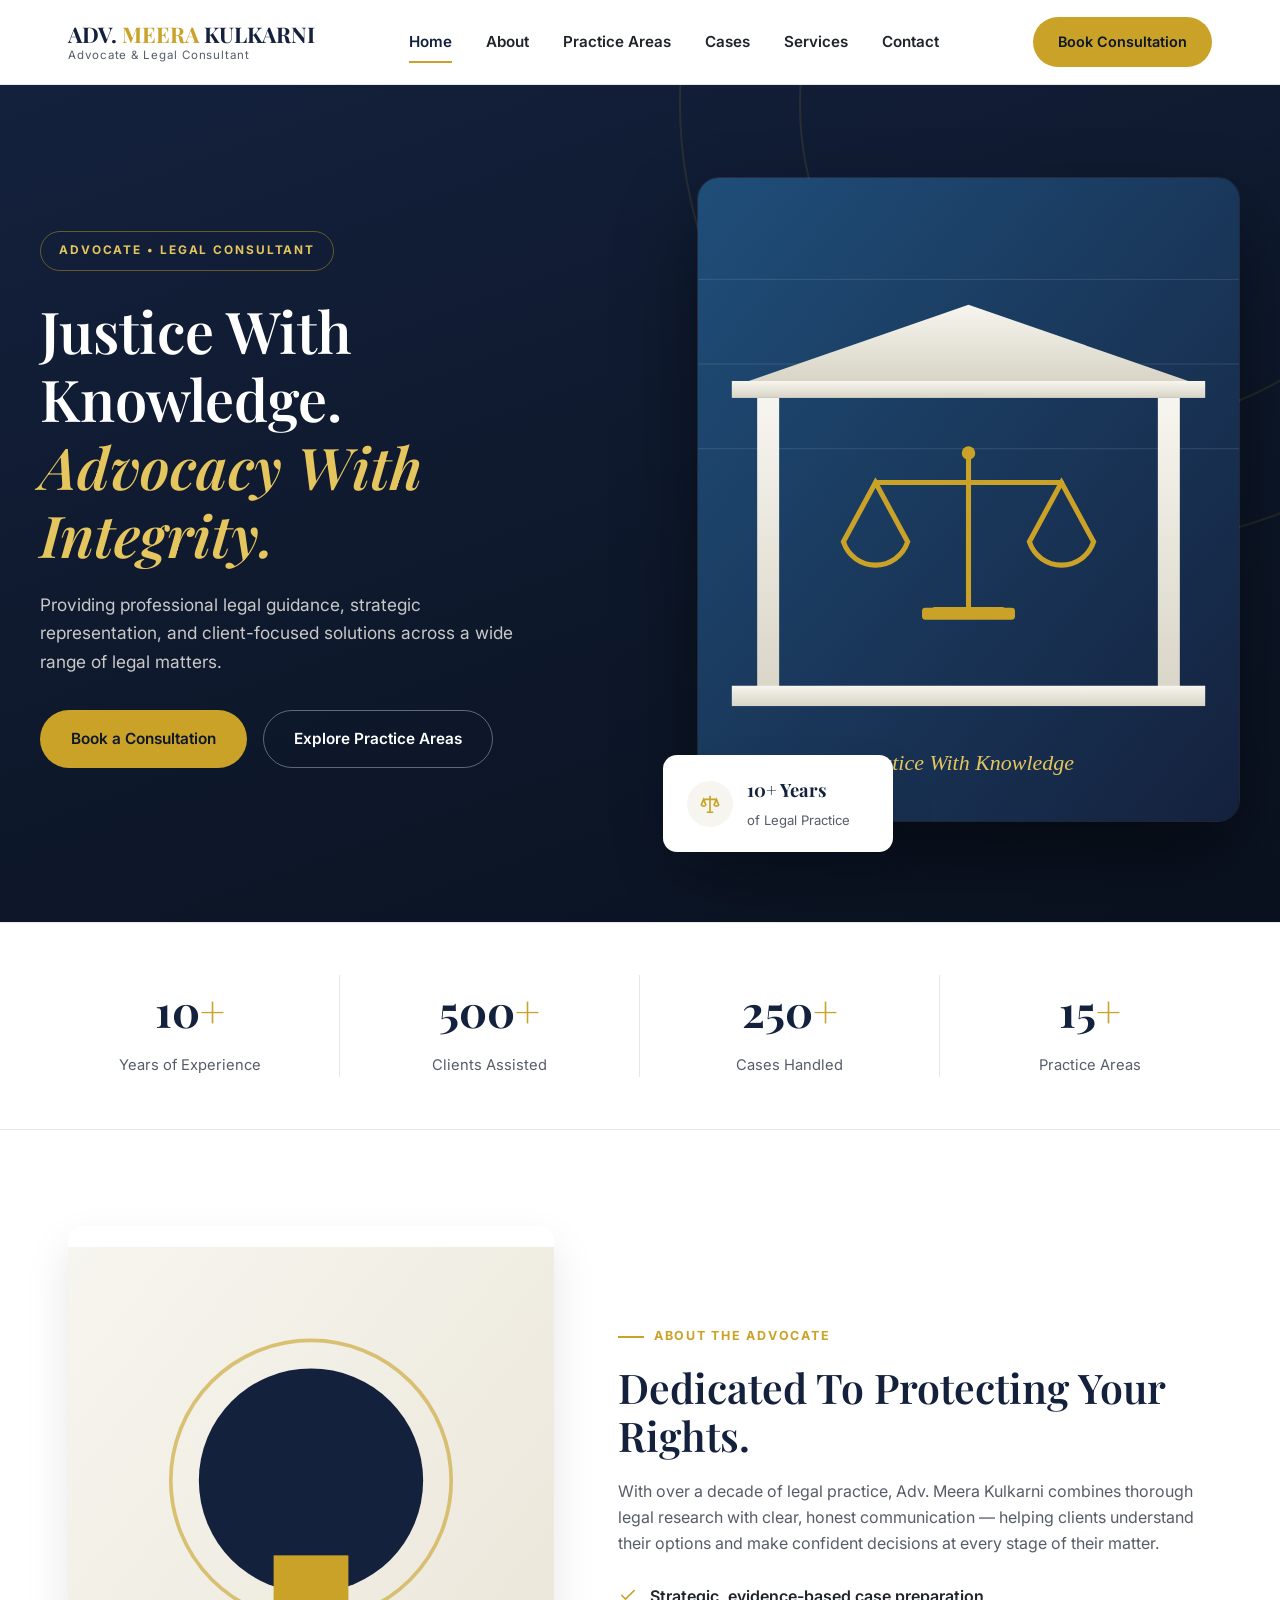
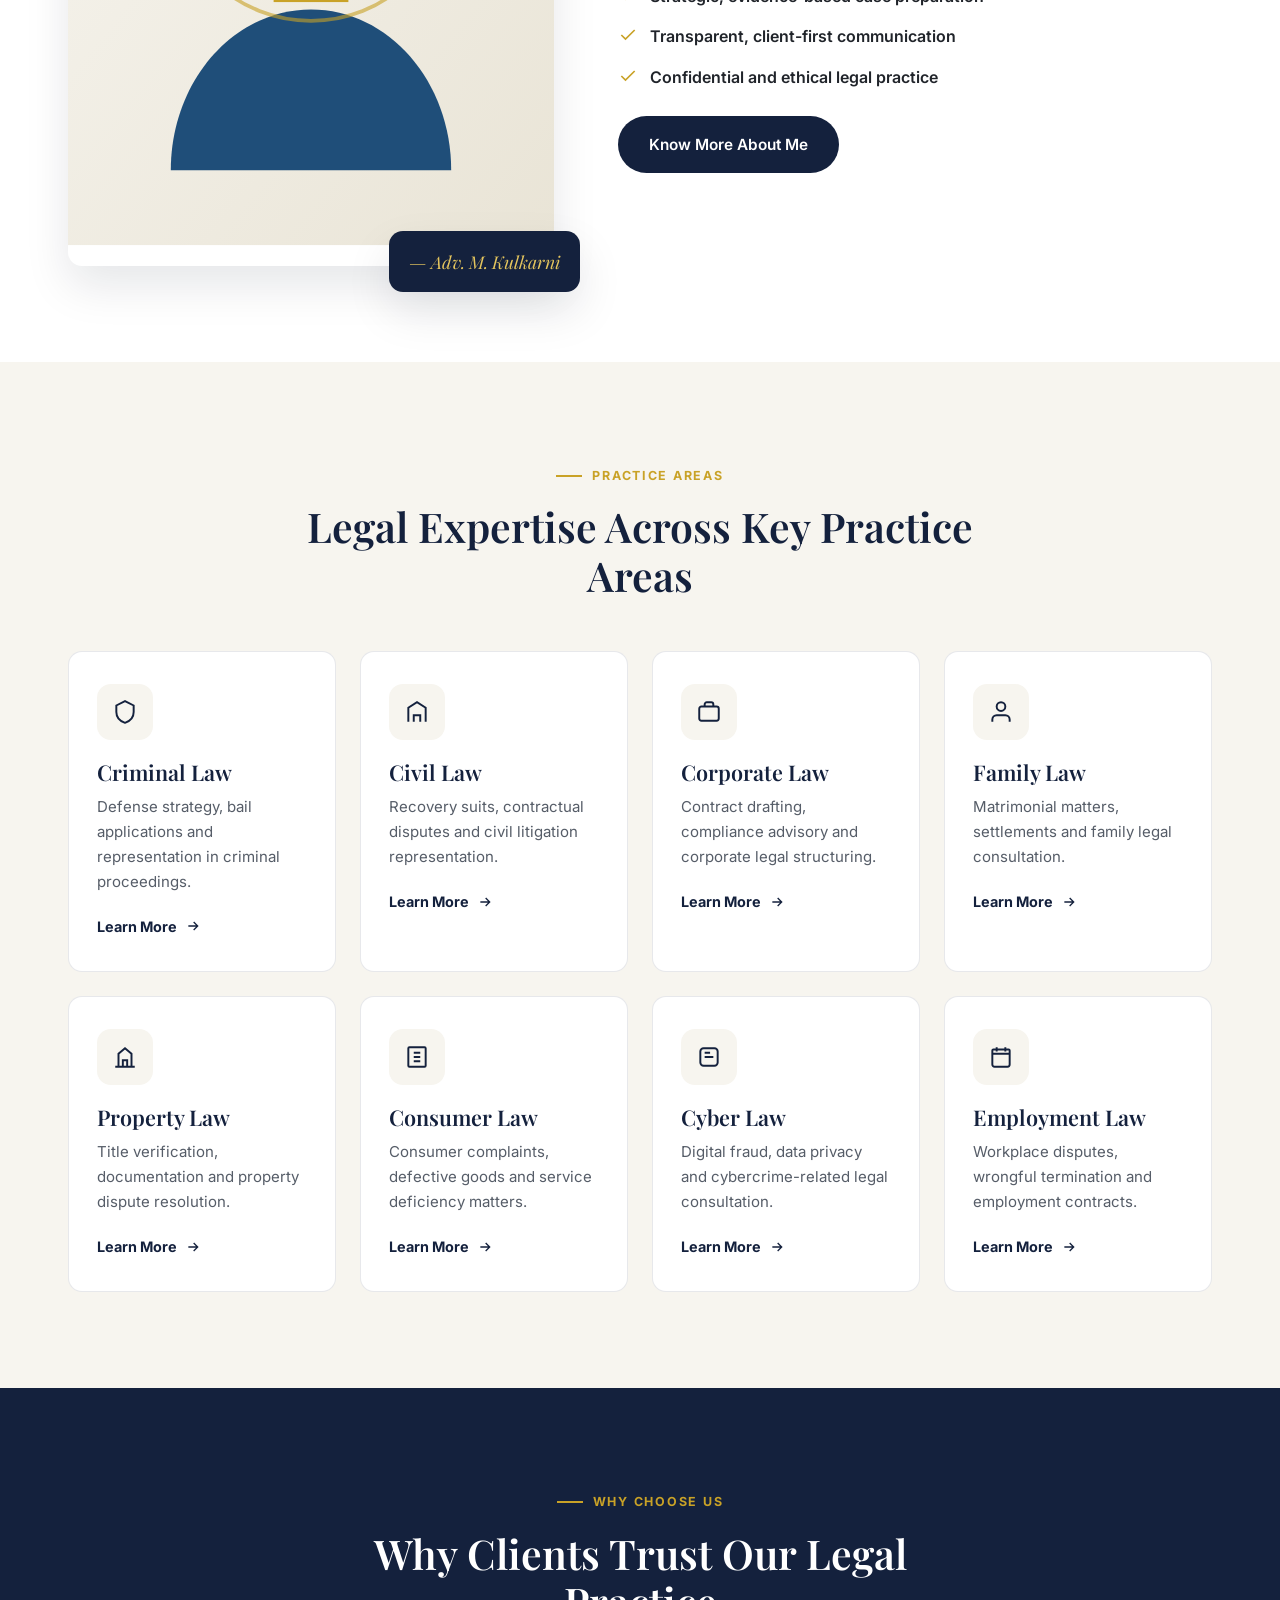
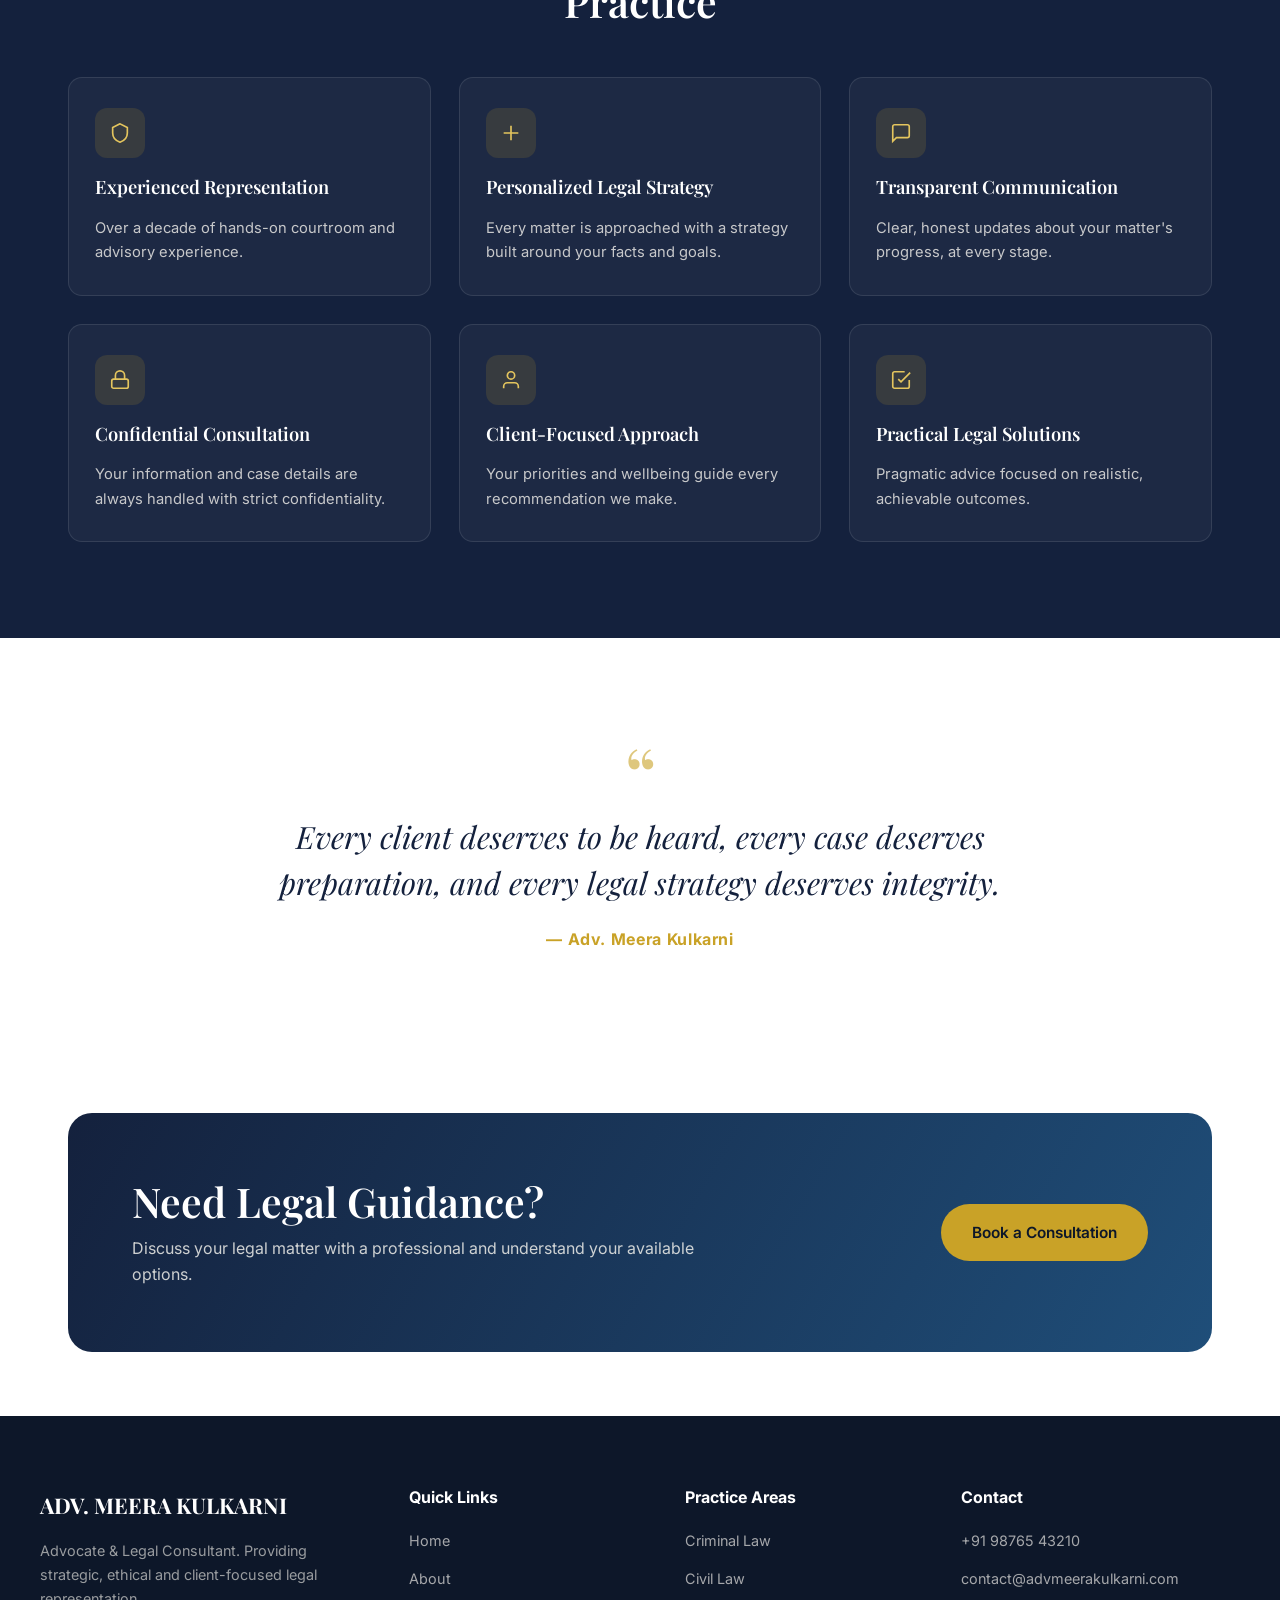
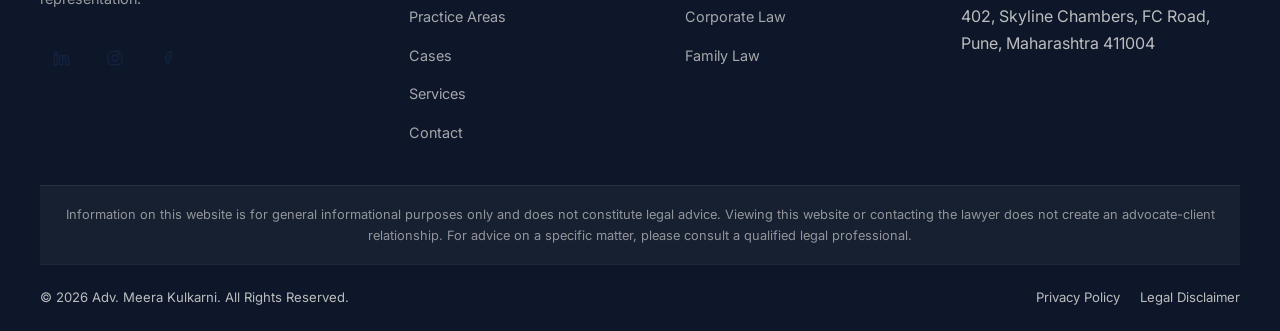
==== index.html @ ecd98ff1 "first commit" ====
<!DOCTYPE html>
<html lang="en">
<head>
<meta charset="UTF-8">
<meta name="viewport" content="width=device-width, initial-scale=1.0">
<title>Adv. Meera Kulkarni | Advocate &amp; Legal Consultant</title>
<meta name="description" content="Adv. Meera Kulkarni offers professional legal guidance, strategic representation and client-focused solutions across criminal, civil, corporate and family law matters.">
<meta name="keywords" content="advocate, lawyer, legal consultant, law firm, civil law, criminal law, corporate law, family law">
<meta property="og:title" content="Adv. Meera Kulkarni | Advocate & Legal Consultant">
<meta property="og:description" content="Professional legal guidance, strategic representation and client-focused solutions.">
<meta property="og:type" content="website">
<link rel="canonical" href="#">
<link rel="stylesheet" href="css/style.css">
<link rel="stylesheet" href="css/responsive.css">
<link rel="stylesheet" href="css/animations.css">
</head>
<body>
<a href="#main" class="skip-link">Skip to main content</a>
<header id="site-header"></header>

<main id="main">

  <!-- HERO -->
  <section class="hero">
    <div class="hero-deco" aria-hidden="true">
      <svg width="100%" height="100%" viewBox="0 0 640 760" preserveAspectRatio="xMaxYMid slice" style="position:absolute;right:-120px;top:0;opacity:0.25;">
        <circle cx="500" cy="180" r="220" fill="none" stroke="#C9A227" stroke-width="1"/>
        <circle cx="500" cy="180" r="160" fill="none" stroke="#C9A227" stroke-width="1"/>
      </svg>
    </div>
    <div class="container hero-inner">
      <div class="hero-copy">
        <span class="hero-badge">ADVOCATE • LEGAL CONSULTANT</span>
        <h1>Justice With Knowledge.<br><em>Advocacy With Integrity.</em></h1>
        <p class="lead">Providing professional legal guidance, strategic representation, and client-focused solutions across a wide range of legal matters.</p>
        <div class="hero-actions">
          <a href="contact.html" class="btn btn-primary">Book a Consultation</a>
          <a href="practice-areas.html" class="btn btn-outline">Explore Practice Areas</a>
        </div>
      </div>
      <div class="hero-visual">
        <div class="hero-frame">
          <img src="assets/images/hero/hero-main.svg" alt="Illustration representing the law office and scales of justice" width="640" height="760">
        </div>
        <div class="hero-card">
          <div class="icon">
            <svg width="22" height="22" viewBox="0 0 24 24" fill="none" stroke="#C9A227" stroke-width="1.8"><path d="M12 3v18M5 7h14M5 7 2.5 13a3 3 0 0 0 5 0L5 7ZM19 7l-2.5 6a3 3 0 0 0 5 0L19 7ZM8.5 21h7"/></svg>
          </div>
          <div>
            <strong>10+ Years</strong>
            <span>of Legal Practice</span>
          </div>
        </div>
      </div>
    </div>
  </section>

  <!-- STATS -->
  <section class="stats-band">
    <div class="container stats-grid">
      <div class="stat reveal"><div class="stat-num"><span data-counter="10">10</span><span class="suffix">+</span></div><div class="stat-label">Years of Experience</div></div>
      <div class="stat reveal" data-delay="1"><div class="stat-num"><span data-counter="500">500</span><span class="suffix">+</span></div><div class="stat-label">Clients Assisted</div></div>
      <div class="stat reveal" data-delay="2"><div class="stat-num"><span data-counter="250">250</span><span class="suffix">+</span></div><div class="stat-label">Cases Handled</div></div>
      <div class="stat reveal" data-delay="3"><div class="stat-num"><span data-counter="15">15</span><span class="suffix">+</span></div><div class="stat-label">Practice Areas</div></div>
    </div>
  </section>

  <!-- ABOUT PREVIEW -->
  <section class="section">
    <div class="container about-grid">
      <div class="about-photo reveal">
        <img src="assets/images/profile/profile-photo.svg" alt="Portrait of Adv. Meera Kulkarni" width="520" height="640" loading="lazy">
        <div class="sig">— Adv. M. Kulkarni</div>
      </div>
      <div class="reveal" data-delay="1">
        <span class="eyebrow">ABOUT THE ADVOCATE</span>
        <h2>Dedicated To Protecting Your Rights.</h2>
        <p>With over a decade of legal practice, Adv. Meera Kulkarni combines thorough legal research with clear, honest communication — helping clients understand their options and make confident decisions at every stage of their matter.</p>
        <ul class="about-list">
          <li><svg width="20" height="20" viewBox="0 0 24 24" fill="none" stroke="#C9A227" stroke-width="2"><path d="M20 6 9 17l-5-5"/></svg> Strategic, evidence-based case preparation</li>
          <li><svg width="20" height="20" viewBox="0 0 24 24" fill="none" stroke="#C9A227" stroke-width="2"><path d="M20 6 9 17l-5-5"/></svg> Transparent, client-first communication</li>
          <li><svg width="20" height="20" viewBox="0 0 24 24" fill="none" stroke="#C9A227" stroke-width="2"><path d="M20 6 9 17l-5-5"/></svg> Confidential and ethical legal practice</li>
        </ul>
        <a href="about.html" class="btn btn-navy">Know More About Me</a>
      </div>
    </div>
  </section>

  <!-- PRACTICE AREAS PREVIEW -->
  <section class="section section--cream">
    <div class="container">
      <div class="section-head center reveal">
        <span class="eyebrow" style="justify-content:center;">PRACTICE AREAS</span>
        <h2>Legal Expertise Across Key Practice Areas</h2>
      </div>
      <div class="grid-4">
        <article class="practice-card reveal">
          <div class="icon-badge"><svg width="26" height="26" viewBox="0 0 24 24" fill="none" stroke="currentColor" stroke-width="1.8"><path d="M12 2 4 6v6c0 5 3.5 8.5 8 10 4.5-1.5 8-5 8-10V6z"/></svg></div>
          <h3>Criminal Law</h3>
          <p>Defense strategy, bail applications and representation in criminal proceedings.</p>
          <a href="practice-areas.html" class="card-link">Learn More <svg width="16" height="16" viewBox="0 0 24 24" fill="none" stroke="currentColor" stroke-width="2"><path d="M5 12h14M13 6l6 6-6 6"/></svg></a>
        </article>
        <article class="practice-card reveal" data-delay="1">
          <div class="icon-badge"><svg width="26" height="26" viewBox="0 0 24 24" fill="none" stroke="currentColor" stroke-width="1.8"><path d="M4 21V8l8-5 8 5v13M9 21v-6h6v6"/></svg></div>
          <h3>Civil Law</h3>
          <p>Recovery suits, contractual disputes and civil litigation representation.</p>
          <a href="practice-areas.html" class="card-link">Learn More <svg width="16" height="16" viewBox="0 0 24 24" fill="none" stroke="currentColor" stroke-width="2"><path d="M5 12h14M13 6l6 6-6 6"/></svg></a>
        </article>
        <article class="practice-card reveal" data-delay="2">
          <div class="icon-badge"><svg width="26" height="26" viewBox="0 0 24 24" fill="none" stroke="currentColor" stroke-width="1.8"><rect x="3" y="7" width="18" height="13" rx="2"/><path d="M8 7V5a2 2 0 0 1 2-2h4a2 2 0 0 1 2 2v2"/></svg></div>
          <h3>Corporate Law</h3>
          <p>Contract drafting, compliance advisory and corporate legal structuring.</p>
          <a href="practice-areas.html" class="card-link">Learn More <svg width="16" height="16" viewBox="0 0 24 24" fill="none" stroke="currentColor" stroke-width="2"><path d="M5 12h14M13 6l6 6-6 6"/></svg></a>
        </article>
        <article class="practice-card reveal" data-delay="3">
          <div class="icon-badge"><svg width="26" height="26" viewBox="0 0 24 24" fill="none" stroke="currentColor" stroke-width="1.8"><path d="M20 21v-2a4 4 0 0 0-4-4H8a4 4 0 0 0-4 4v2"/><circle cx="12" cy="7" r="4"/></svg></div>
          <h3>Family Law</h3>
          <p>Matrimonial matters, settlements and family legal consultation.</p>
          <a href="practice-areas.html" class="card-link">Learn More <svg width="16" height="16" viewBox="0 0 24 24" fill="none" stroke="currentColor" stroke-width="2"><path d="M5 12h14M13 6l6 6-6 6"/></svg></a>
        </article>
        <article class="practice-card reveal" data-delay="1">
          <div class="icon-badge"><svg width="26" height="26" viewBox="0 0 24 24" fill="none" stroke="currentColor" stroke-width="1.8"><path d="M3 21h18M6 21V9l6-5 6 5v12M10 21v-6h4v6"/></svg></div>
          <h3>Property Law</h3>
          <p>Title verification, documentation and property dispute resolution.</p>
          <a href="practice-areas.html" class="card-link">Learn More <svg width="16" height="16" viewBox="0 0 24 24" fill="none" stroke="currentColor" stroke-width="2"><path d="M5 12h14M13 6l6 6-6 6"/></svg></a>
        </article>
        <article class="practice-card reveal" data-delay="2">
          <div class="icon-badge"><svg width="26" height="26" viewBox="0 0 24 24" fill="none" stroke="currentColor" stroke-width="1.8"><path d="M9 12h6M9 16h6M9 8h6M5 3h14a1 1 0 0 1 1 1v16a1 1 0 0 1-1 1H5a1 1 0 0 1-1-1V4a1 1 0 0 1 1-1Z"/></svg></div>
          <h3>Consumer Law</h3>
          <p>Consumer complaints, defective goods and service deficiency matters.</p>
          <a href="practice-areas.html" class="card-link">Learn More <svg width="16" height="16" viewBox="0 0 24 24" fill="none" stroke="currentColor" stroke-width="2"><path d="M5 12h14M13 6l6 6-6 6"/></svg></a>
        </article>
        <article class="practice-card reveal" data-delay="3">
          <div class="icon-badge"><svg width="26" height="26" viewBox="0 0 24 24" fill="none" stroke="currentColor" stroke-width="1.8"><rect x="4" y="4" width="16" height="16" rx="3"/><path d="M8 12h8M8 8h5"/></svg></div>
          <h3>Cyber Law</h3>
          <p>Digital fraud, data privacy and cybercrime-related legal consultation.</p>
          <a href="practice-areas.html" class="card-link">Learn More <svg width="16" height="16" viewBox="0 0 24 24" fill="none" stroke="currentColor" stroke-width="2"><path d="M5 12h14M13 6l6 6-6 6"/></svg></a>
        </article>
        <article class="practice-card reveal" data-delay="4">
          <div class="icon-badge"><svg width="26" height="26" viewBox="0 0 24 24" fill="none" stroke="currentColor" stroke-width="1.8"><path d="M16 3v4M8 3v4M4 9h16M5 5h14a1 1 0 0 1 1 1v13a2 2 0 0 1-2 2H6a2 2 0 0 1-2-2V6a1 1 0 0 1 1-1Z"/></svg></div>
          <h3>Employment Law</h3>
          <p>Workplace disputes, wrongful termination and employment contracts.</p>
          <a href="practice-areas.html" class="card-link">Learn More <svg width="16" height="16" viewBox="0 0 24 24" fill="none" stroke="currentColor" stroke-width="2"><path d="M5 12h14M13 6l6 6-6 6"/></svg></a>
        </article>
      </div>
    </div>
  </section>

  <!-- WHY CHOOSE US -->
  <section class="section section--navy">
    <div class="container">
      <div class="section-head center reveal">
        <span class="eyebrow" style="justify-content:center;">WHY CHOOSE US</span>
        <h2>Why Clients Trust Our Legal Practice</h2>
      </div>
      <div class="grid-3">
        <div class="feature-card reveal">
          <div class="icon-badge"><svg width="22" height="22" viewBox="0 0 24 24" fill="none" stroke="currentColor" stroke-width="1.8"><path d="M12 2 4 6v6c0 5 3.5 8.5 8 10 4.5-1.5 8-5 8-10V6z"/></svg></div>
          <h3>Experienced Representation</h3>
          <p>Over a decade of hands-on courtroom and advisory experience.</p>
        </div>
        <div class="feature-card reveal" data-delay="1">
          <div class="icon-badge"><svg width="22" height="22" viewBox="0 0 24 24" fill="none" stroke="currentColor" stroke-width="1.8"><path d="M12 20v-8m0 0V4m0 8H4m8 0h8"/></svg></div>
          <h3>Personalized Legal Strategy</h3>
          <p>Every matter is approached with a strategy built around your facts and goals.</p>
        </div>
        <div class="feature-card reveal" data-delay="2">
          <div class="icon-badge"><svg width="22" height="22" viewBox="0 0 24 24" fill="none" stroke="currentColor" stroke-width="1.8"><path d="M21 15a2 2 0 0 1-2 2H7l-4 4V5a2 2 0 0 1 2-2h14a2 2 0 0 1 2 2z"/></svg></div>
          <h3>Transparent Communication</h3>
          <p>Clear, honest updates about your matter's progress, at every stage.</p>
        </div>
        <div class="feature-card reveal" data-delay="3">
          <div class="icon-badge"><svg width="22" height="22" viewBox="0 0 24 24" fill="none" stroke="currentColor" stroke-width="1.8"><rect x="3" y="11" width="18" height="10" rx="2"/><path d="M7 11V7a5 5 0 0 1 10 0v4"/></svg></div>
          <h3>Confidential Consultation</h3>
          <p>Your information and case details are always handled with strict confidentiality.</p>
        </div>
        <div class="feature-card reveal" data-delay="1">
          <div class="icon-badge"><svg width="22" height="22" viewBox="0 0 24 24" fill="none" stroke="currentColor" stroke-width="1.8"><path d="M20 21v-2a4 4 0 0 0-4-4H8a4 4 0 0 0-4 4v2"/><circle cx="12" cy="7" r="4"/></svg></div>
          <h3>Client-Focused Approach</h3>
          <p>Your priorities and wellbeing guide every recommendation we make.</p>
        </div>
        <div class="feature-card reveal" data-delay="2">
          <div class="icon-badge"><svg width="22" height="22" viewBox="0 0 24 24" fill="none" stroke="currentColor" stroke-width="1.8"><path d="M9 11l3 3L22 4M21 12v7a2 2 0 0 1-2 2H5a2 2 0 0 1-2-2V5a2 2 0 0 1 2-2h11"/></svg></div>
          <h3>Practical Legal Solutions</h3>
          <p>Pragmatic advice focused on realistic, achievable outcomes.</p>
        </div>
      </div>
    </div>
  </section>

  <!-- PHILOSOPHY QUOTE -->
  <section class="section">
    <div class="container quote-block reveal">
      <span class="quote-mark">&ldquo;</span>
      <blockquote>Every client deserves to be heard, every case deserves preparation, and every legal strategy deserves integrity.</blockquote>
      <span class="quote-attrib">— Adv. Meera Kulkarni</span>
    </div>
  </section>

  <!-- CONSULTATION CTA -->
  <section class="section--tight">
    <div class="container">
      <div class="cta-band reveal-scale">
        <div>
          <h2>Need Legal Guidance?</h2>
          <p>Discuss your legal matter with a professional and understand your available options.</p>
        </div>
        <a href="contact.html" class="btn btn-primary">Book a Consultation</a>
      </div>
    </div>
  </section>

</main>

<footer id="site-footer"></footer>

<script src="js/main.js"></script>
<script src="js/cases.js"></script>
<script src="js/contact.js"></script>
</body>
</html>
---- css/style.css ----
/* =========================================================
   ADV. PORTFOLIO — CORE STYLESHEET
   ========================================================= */

@import url('https://fonts.googleapis.com/css2?family=Playfair+Display:ital,wght@0,500;0,600;0,700;1,500&family=Inter:wght@400;500;600;700;800&display=swap');

:root{
  /* Palette */
  --navy: #14213D;
  --navy-deep: #0D1729;
  --royal: #1F4E79;
  --gold: #C9A227;
  --gold-light: #E4C55E;
  --cream: #F7F5EF;
  --white: #FFFFFF;
  --text: #20242A;
  --text-soft: #565D68;
  --border: rgba(20,33,61,0.10);
  --shadow: 0 20px 45px rgba(13,23,41,0.10);
  --shadow-sm: 0 8px 20px rgba(13,23,41,0.08);

  /* Type */
  --font-head: 'Playfair Display', Georgia, serif;
  --font-body: 'Inter', -apple-system, BlinkMacSystemFont, 'Segoe UI', sans-serif;

  /* Layout */
  --container: 1200px;
  --radius: 14px;
  --radius-sm: 8px;
  --nav-h: 84px;
}

*,*::before,*::after{ box-sizing: border-box; }
html{ scroll-behavior: smooth; scroll-padding-top: var(--nav-h); }
body{
  margin:0;
  font-family: var(--font-body);
  color: var(--text);
  background: var(--white);
  line-height: 1.65;
  -webkit-font-smoothing: antialiased;
  overflow-x: hidden;
}
img{ max-width:100%; display:block; }
a{ color: inherit; text-decoration: none; }
ul{ list-style: none; margin:0; padding:0; }
button{ font-family: inherit; cursor:pointer; }
input,textarea,select{ font-family: inherit; }

:focus-visible{
  outline: 2px solid var(--gold);
  outline-offset: 3px;
}

.container{
  width: 100%;
  max-width: var(--container);
  margin: 0 auto;
  padding: 0 28px;
}

.section{ padding: 96px 0; }
.section--tight{ padding: 64px 0; }
.section--navy{ background: var(--navy); color: var(--cream); }
.section--cream{ background: var(--cream); }

.eyebrow{
  display:inline-flex;
  align-items:center;
  gap:10px;
  font-size: 0.78rem;
  letter-spacing: 0.14em;
  color: var(--gold);
  font-weight: 700;
  margin-bottom: 16px;
}
.eyebrow::before{
  content:"";
  width: 26px; height:2px;
  background: var(--gold);
  display:inline-block;
}

h1,h2,h3,h4{
  font-family: var(--font-head);
  color: var(--navy);
  line-height: 1.18;
  margin: 0 0 18px;
  font-weight: 600;
}
.section--navy h1, .section--navy h2, .section--navy h3{ color: var(--white); }

h1{ font-size: clamp(2.4rem, 4.6vw, 3.6rem); }
h2{ font-size: clamp(1.9rem, 3.2vw, 2.6rem); }
h3{ font-size: 1.35rem; }

p{ margin: 0 0 16px; color: var(--text-soft); max-width: 62ch; }
.section--navy p{ color: rgba(247,245,239,0.78); }

.section-head{ max-width: 680px; margin-bottom: 52px; }
.section-head.center{ margin-left:auto; margin-right:auto; text-align:center; }

/* Buttons */
.btn{
  display:inline-flex;
  align-items:center;
  justify-content:center;
  gap:10px;
  padding: 15px 30px;
  border-radius: 999px;
  font-weight: 600;
  font-size: 0.96rem;
  border: 1px solid transparent;
  transition: transform .25s ease, box-shadow .25s ease, background .25s ease, color .25s ease;
}
.btn-primary{ background: var(--gold); color: var(--navy-deep); }
.btn-primary:hover{ transform: translateY(-2px); box-shadow: 0 14px 30px rgba(201,162,39,0.35); }
.btn-outline{ background: transparent; border-color: rgba(255,255,255,0.35); color: var(--white); }
.btn-outline:hover{ background: rgba(255,255,255,0.1); transform: translateY(-2px); }
.btn-navy{ background: var(--navy); color: var(--white); }
.btn-navy:hover{ background: var(--navy-deep); transform: translateY(-2px); }
.btn-ghost{ background: transparent; border-color: var(--border); color: var(--navy); }
.btn-ghost:hover{ background: var(--cream); }
.btn[disabled]{ opacity:.55; cursor:not-allowed; transform:none !important; }

/* =========================== NAVBAR =========================== */
#site-header{ position: sticky; top:0; z-index: 500; }
.navbar{
  background: rgba(255,255,255,0.92);
  backdrop-filter: blur(10px);
  border-bottom: 1px solid var(--border);
  transition: box-shadow .3s ease;
}
.navbar.is-scrolled{ box-shadow: var(--shadow-sm); }
.navbar-inner{
  height: var(--nav-h);
  display:flex;
  align-items:center;
  justify-content: space-between;
  gap: 24px;
}
.brand{ display:flex; flex-direction:column; line-height:1.1; }
.brand-name{ font-family: var(--font-head); font-size: 1.35rem; font-weight:700; color: var(--navy); }
.brand-name span{ color: var(--gold); }
.brand-sub{ font-size: 0.72rem; letter-spacing: 0.08em; color: var(--text-soft); margin-top:2px; }

.nav-links{ display:flex; align-items:center; gap: 34px; }
.nav-links a{
  position:relative;
  font-weight: 600;
  font-size: 0.95rem;
  color: var(--text);
  padding: 8px 0;
}
.nav-links a::after{
  content:"";
  position:absolute; left:0; bottom:0;
  width:0; height:2px; background: var(--gold);
  transition: width .25s ease;
}
.nav-links a:hover::after,
.nav-links a.active::after{ width:100%; }
.nav-links a.active{ color: var(--navy); }

.nav-actions{ display:flex; align-items:center; gap:18px; }
.nav-cta{ padding: 12px 24px; font-size: 0.9rem; }

.nav-toggle{
  display:none;
  width:44px; height:44px;
  border:1px solid var(--border);
  border-radius: 10px;
  background: var(--white);
  align-items:center; justify-content:center;
  flex-direction:column; gap:5px;
}
.nav-toggle span{ width:20px; height:2px; background: var(--navy); display:block; transition: all .25s ease; }
.nav-toggle.is-open span:nth-child(1){ transform: translateY(7px) rotate(45deg); }
.nav-toggle.is-open span:nth-child(2){ opacity:0; }
.nav-toggle.is-open span:nth-child(3){ transform: translateY(-7px) rotate(-45deg); }

.mobile-nav{
  position: fixed; inset: var(--nav-h) 0 0 0;
  background: var(--navy);
  transform: translateX(100%);
  transition: transform .35s ease;
  z-index: 480;
  overflow-y: auto;
}
.mobile-nav.is-open{ transform: translateX(0); }
.mobile-nav-inner{ padding: 40px 28px; display:flex; flex-direction:column; gap:6px; }
.mobile-nav a{
  color: var(--cream);
  font-family: var(--font-head);
  font-size: 1.5rem;
  padding: 14px 0;
  border-bottom: 1px solid rgba(255,255,255,0.1);
}
.mobile-nav a.active{ color: var(--gold); }
.mobile-nav .btn{ margin-top: 24px; align-self: flex-start; }

/* =========================== HERO =========================== */
.hero{
  position:relative;
  background: linear-gradient(160deg, var(--navy) 0%, var(--navy-deep) 62%, #0A1220 100%);
  color: var(--white);
  overflow:hidden;
}
.hero-inner{
  display:grid;
  grid-template-columns: 1.05fr 0.95fr;
  gap: 56px;
  align-items:center;
  padding: 92px 0 100px;
  position:relative;
  z-index:2;
}
.hero-badge{
  display:inline-flex; align-items:center; gap:10px;
  padding: 9px 18px;
  border: 1px solid rgba(201,162,39,0.45);
  border-radius: 999px;
  font-size: 0.74rem;
  letter-spacing: 0.16em;
  font-weight:700;
  color: var(--gold-light);
  margin-bottom: 26px;
}
.hero h1{ color: var(--white); margin-bottom: 22px; }
.hero h1 em{ font-style: italic; color: var(--gold-light); }
.hero p.lead{ color: rgba(247,245,239,0.8); font-size: 1.08rem; max-width: 46ch; }
.hero-actions{ display:flex; gap:16px; margin-top: 34px; flex-wrap:wrap; }

.hero-visual{ position:relative; }
.hero-frame{
  position:relative;
  border-radius: 22px;
  overflow:hidden;
  box-shadow: 0 40px 80px rgba(0,0,0,0.45);
  border: 1px solid rgba(255,255,255,0.08);
}
.hero-frame img{ width:100%; height:100%; object-fit:cover; }
.hero-card{
  position:absolute;
  left: -34px; bottom: -30px;
  background: var(--white);
  color: var(--navy);
  border-radius: var(--radius);
  padding: 20px 24px;
  box-shadow: var(--shadow);
  display:flex; align-items:center; gap:14px;
  min-width: 230px;
}
.hero-card .icon{
  width:46px;height:46px; border-radius:50%;
  background: var(--cream); display:flex; align-items:center; justify-content:center; flex-shrink:0;
}
.hero-card strong{ display:block; font-family: var(--font-head); font-size:1.15rem; }
.hero-card span{ font-size:0.82rem; color: var(--text-soft); }

.hero-deco{ position:absolute; inset:0; z-index:1; pointer-events:none; opacity:0.5; }

/* =========================== STATS =========================== */
.stats-band{
  background: var(--white);
  border-top: 1px solid var(--border);
  border-bottom: 1px solid var(--border);
}
.stats-grid{
  display:grid;
  grid-template-columns: repeat(4, 1fr);
  padding: 52px 0;
}
.stat{ text-align:center; border-right: 1px solid var(--border); padding: 0 12px; }
.stat:last-child{ border-right:none; }
.stat-num{
  font-family: var(--font-head);
  font-size: clamp(2.2rem, 3.4vw, 2.9rem);
  color: var(--navy);
  font-weight:700;
}
.stat-num .suffix{ color: var(--gold); }
.stat-label{ font-size: 0.92rem; color: var(--text-soft); margin-top:6px; }

/* =========================== ABOUT PREVIEW =========================== */
.about-grid{ display:grid; grid-template-columns: 0.9fr 1.1fr; gap: 64px; align-items:center; }
.about-photo{ position:relative; }
.about-photo img{ border-radius: var(--radius); box-shadow: var(--shadow); }
.about-photo .sig{
  position:absolute; right:-26px; bottom:-26px;
  background: var(--navy); color:var(--gold-light);
  padding: 16px 20px; border-radius: var(--radius);
  font-family: var(--font-head); font-style: italic; font-size:1.1rem;
  box-shadow: var(--shadow);
}
.about-list{ margin: 26px 0; display:grid; gap:14px; }
.about-list li{ display:flex; gap:12px; align-items:flex-start; color: var(--text); font-weight:600; }
.about-list svg{ flex-shrink:0; margin-top:2px; }

/* =========================== CARDS: PRACTICE AREAS =========================== */
.grid-3{ display:grid; grid-template-columns: repeat(3,1fr); gap: 28px; }
.grid-2{ display:grid; grid-template-columns: repeat(2,1fr); gap: 28px; }
.grid-4{ display:grid; grid-template-columns: repeat(4,1fr); gap: 24px; }

.practice-card{
  background: var(--white);
  border: 1px solid var(--border);
  border-radius: var(--radius);
  padding: 32px 28px;
  transition: transform .3s ease, box-shadow .3s ease, border-color .3s ease;
  position:relative;
}
.practice-card:hover{ transform: translateY(-6px); box-shadow: var(--shadow); border-color: rgba(201,162,39,0.35); }
.practice-card .icon-badge{
  width:56px; height:56px; border-radius: 14px;
  background: var(--cream);
  display:flex; align-items:center; justify-content:center;
  margin-bottom: 20px;
  color: var(--navy);
}
.practice-card:hover .icon-badge{ background: var(--navy); color: var(--gold-light); }
.practice-card h3{ margin-bottom: 10px; }
.practice-card p{ font-size: 0.94rem; margin-bottom: 18px; }
.card-link{ font-weight:700; color: var(--navy); font-size: 0.9rem; display:inline-flex; align-items:center; gap:8px; }
.card-link svg{ transition: transform .25s ease; }
.practice-card:hover .card-link svg{ transform: translateX(4px); }

/* Practice area page detail block */
.practice-detail{
  display:grid; grid-template-columns: 64px 1fr; gap: 22px;
  padding: 36px 0; border-bottom: 1px solid var(--border);
}
.practice-detail:last-child{ border-bottom:none; }
.practice-detail .icon-badge{ width:64px;height:64px; border-radius:16px; background:var(--cream); display:flex; align-items:center; justify-content:center; color:var(--navy); }
.matters{ display:flex; flex-wrap:wrap; gap:10px; margin-top: 14px; }
.matters span{
  font-size: 0.82rem; font-weight:600; color: var(--navy);
  background: var(--cream); padding: 7px 14px; border-radius: 999px;
}

/* =========================== WHY CHOOSE US =========================== */
.feature-card{
  background: rgba(255,255,255,0.04);
  border: 1px solid rgba(255,255,255,0.1);
  border-radius: var(--radius);
  padding: 30px 26px;
}
.feature-card .icon-badge{
  width:50px;height:50px;border-radius:12px;
  background: rgba(201,162,39,0.15); color: var(--gold-light);
  display:flex; align-items:center; justify-content:center; margin-bottom:18px;
}
.feature-card h3{ color: var(--white); font-size: 1.15rem; }
.feature-card p{ font-size: 0.92rem; margin-bottom:0; }

/* =========================== QUOTE / PHILOSOPHY =========================== */
.quote-block{
  text-align:center; max-width: 820px; margin: 0 auto; position:relative;
}
.quote-mark{ font-family: var(--font-head); font-size: 5rem; color: var(--gold); line-height:1; opacity:0.6; }
.quote-block blockquote{
  font-family: var(--font-head); font-style: italic;
  font-size: clamp(1.4rem, 2.4vw, 2rem);
  color: var(--navy); line-height:1.5; margin: 0 0 20px;
}
.section--navy .quote-block blockquote{ color: var(--white); }
.quote-attrib{ color: var(--gold); font-weight:700; letter-spacing:0.04em; }

/* =========================== TIMELINE (Experience) =========================== */
.timeline{ position:relative; padding-left: 40px; border-left: 2px solid var(--border); display:grid; gap:44px; }
.timeline-item{ position:relative; }
.timeline-item::before{
  content:""; position:absolute; left:-49px; top:4px;
  width:16px; height:16px; border-radius:50%;
  background: var(--white); border: 3px solid var(--gold);
}
.timeline-meta{ display:flex; gap:14px; align-items:baseline; flex-wrap:wrap; margin-bottom:6px; }
.timeline-role{ font-family: var(--font-head); font-size:1.2rem; color:var(--navy); }
.timeline-duration{ font-size:0.82rem; font-weight:700; color: var(--gold); background: var(--cream); padding:5px 12px; border-radius:999px; }
.timeline-org{ color: var(--text-soft); font-weight:600; margin-bottom:10px; }

/* Education */
.edu-card{ background: var(--white); border:1px solid var(--border); border-radius: var(--radius); padding: 26px 28px; }
.edu-card .degree{ font-family: var(--font-head); font-size:1.15rem; color:var(--navy); }
.edu-card .years{ color: var(--gold); font-weight:700; font-size:0.85rem; }

/* Membership badges */
.badge-row{ display:flex; flex-wrap:wrap; gap:16px; }
.badge-item{
  display:flex; align-items:center; gap:12px;
  background: var(--white); border:1px solid var(--border); border-radius: 999px;
  padding: 12px 20px; font-weight:600; font-size:0.9rem; color:var(--navy);
}

/* =========================== CASES PAGE =========================== */
.filter-bar{ display:flex; flex-wrap:wrap; gap:12px; margin-bottom: 40px; }
.filter-btn{
  padding: 10px 22px; border-radius:999px; border:1px solid var(--border);
  background: var(--white); font-weight:600; font-size:0.88rem; color: var(--text-soft);
  transition: all .25s ease;
}
.filter-btn:hover{ border-color: var(--gold); color: var(--navy); }
.filter-btn.active{ background: var(--navy); color: var(--white); border-color: var(--navy); }

.case-card{
  background: var(--white); border:1px solid var(--border); border-radius: var(--radius);
  overflow:hidden; transition: transform .3s ease, box-shadow .3s ease;
  display:flex; flex-direction:column;
}
.case-card:hover{ transform: translateY(-6px); box-shadow: var(--shadow); }
.case-thumb{ aspect-ratio: 16/10; overflow:hidden; background: var(--cream); }
.case-thumb img{ width:100%; height:100%; object-fit:cover; }
.case-body{ padding: 24px; display:flex; flex-direction:column; gap:10px; flex:1; }
.case-tags{ display:flex; gap:8px; flex-wrap:wrap; }
.tag{ font-size:0.72rem; font-weight:700; letter-spacing:0.04em; padding:5px 12px; border-radius:999px; }
.tag-cat{ background: var(--cream); color: var(--navy); }
.tag-status{ background: rgba(31,78,121,0.1); color: var(--royal); }
.case-body h3{ margin-bottom:0; font-size:1.2rem; }
.case-body p{ font-size:0.92rem; margin-bottom:8px; }
.case-body .card-link{ margin-top:auto; }
.case-empty{ text-align:center; padding: 60px 0; color: var(--text-soft); display:none; }

/* Case details */
.case-hero{ background: var(--cream); }
.case-meta-grid{ display:grid; grid-template-columns: repeat(4,1fr); gap:20px; margin-top: 30px; }
.meta-box{ background: var(--white); border-radius: var(--radius-sm); padding: 18px 20px; border:1px solid var(--border); }
.meta-box .label{ font-size:0.74rem; letter-spacing:0.06em; color: var(--text-soft); font-weight:700; margin-bottom:6px; }
.meta-box .value{ font-family: var(--font-head); font-size:1.1rem; color: var(--navy); }
.case-content{ display:grid; gap:44px; max-width: 780px; }
.case-content h2{ font-size:1.5rem; }
.disclaimer-box{
  background: var(--cream); border-left: 4px solid var(--gold);
  padding: 20px 24px; border-radius: var(--radius-sm); font-size: 0.9rem; color: var(--text-soft);
}

/* =========================== SERVICES =========================== */
.service-card{
  background: var(--white); border:1px solid var(--border); border-radius: var(--radius);
  padding: 30px; display:flex; flex-direction:column; gap:14px;
  transition: box-shadow .3s ease, transform .3s ease;
}
.service-card:hover{ box-shadow: var(--shadow); transform: translateY(-6px); }
.service-card ul{ display:grid; gap:8px; margin: 6px 0 10px; }
.service-card ul li{ display:flex; gap:10px; font-size:0.88rem; color: var(--text-soft); align-items:flex-start; }
.service-card ul li svg{ flex-shrink:0; margin-top:3px; color: var(--gold); }

/* =========================== CONSULTATION CTA =========================== */
.cta-band{
  background: linear-gradient(120deg, var(--navy), var(--royal));
  border-radius: 24px;
  padding: 64px;
  color: var(--white);
  display:flex; align-items:center; justify-content:space-between; gap: 40px; flex-wrap:wrap;
  position:relative; overflow:hidden;
}
.cta-band h2{ color: var(--white); margin-bottom:10px; }
.cta-band p{ color: rgba(247,245,239,0.82); margin-bottom:0; }

/* =========================== CONTACT =========================== */
.contact-grid{ display:grid; grid-template-columns: 0.85fr 1.15fr; gap: 60px; }
.contact-info-item{ display:flex; gap:16px; padding: 20px 0; border-bottom:1px solid var(--border); }
.contact-info-item:last-child{ border-bottom:none; }
.contact-info-item .icon-badge{ width:48px;height:48px;border-radius:12px; background:var(--cream); color:var(--navy); display:flex; align-items:center; justify-content:center; flex-shrink:0; }
.contact-info-item strong{ display:block; color: var(--navy); font-family: var(--font-head); font-size:1.05rem; margin-bottom:4px; }
.social-row{ display:flex; gap:12px; margin-top: 26px; }
.social-row a{
  width:42px; height:42px; border-radius:50%; border:1px solid var(--border);
  display:flex; align-items:center; justify-content:center; color: var(--navy);
  transition: all .25s ease;
}
.social-row a:hover{ background: var(--navy); color: var(--white); border-color: var(--navy); }

.form-card{ background: var(--white); border:1px solid var(--border); border-radius: var(--radius); padding: 40px; box-shadow: var(--shadow-sm); }
.form-row{ display:grid; grid-template-columns: 1fr 1fr; gap:20px; }
.field{ margin-bottom: 20px; }
.field label{ display:block; font-weight:600; font-size:0.88rem; margin-bottom:8px; color: var(--navy); }
.field input, .field select, .field textarea{
  width:100%; padding: 13px 16px; border-radius: 10px; border: 1px solid var(--border);
  background: var(--cream); font-size:0.95rem; color: var(--text); transition: border-color .2s ease, background .2s ease;
}
.field input:focus, .field select:focus, .field textarea:focus{ border-color: var(--gold); background: var(--white); outline:none; }
.field textarea{ resize: vertical; min-height: 120px; }
.field-error{ color:#B3261E; font-size:0.8rem; margin-top:6px; display:none; }
.field.has-error input, .field.has-error select, .field.has-error textarea{ border-color:#B3261E; }
.field.has-error .field-error{ display:block; }
.form-msg{ padding: 16px 20px; border-radius: var(--radius-sm); font-size:0.92rem; font-weight:600; margin-bottom: 20px; display:none; }
.form-msg.show{ display:block; }
.form-msg.success{ background: rgba(46,125,50,0.1); color:#2E7D32; }
.form-msg.error{ background: rgba(179,38,30,0.1); color:#B3261E; }

/* =========================== FOOTER =========================== */
#site-footer{ background: var(--navy-deep); color: rgba(247,245,239,0.75); }
.footer-top{ padding: 72px 0 40px; display:grid; grid-template-columns: 1.4fr 1fr 1fr 1.2fr; gap: 44px; }
.footer-brand .brand-name{ color: var(--white); }
.footer-brand p{ color: rgba(247,245,239,0.6); font-size:0.9rem; margin-top:16px; }
.footer-col h4{ color: var(--white); font-size:1rem; margin-bottom:20px; font-family: var(--font-body); font-weight:700; }
.footer-col ul{ display:grid; gap:12px; }
.footer-col a{ font-size:0.9rem; color: rgba(247,245,239,0.65); transition: color .2s ease; }
.footer-col a:hover{ color: var(--gold-light); }
.footer-bottom{
  border-top: 1px solid rgba(255,255,255,0.08);
  padding: 22px 0; display:flex; justify-content:space-between; align-items:center; flex-wrap:wrap; gap:12px;
  font-size: 0.82rem;
}
.footer-bottom .legal-links{ display:flex; gap:20px; }
.disclaimer-strip{
  background: rgba(255,255,255,0.04); border-top:1px solid rgba(255,255,255,0.08);
  padding: 18px 0; font-size: 0.8rem; color: rgba(247,245,239,0.55); text-align:center;
}

/* Skip link */
.skip-link{
  position:absolute; left:-999px; top:0; background: var(--gold); color:var(--navy-deep);
  padding: 12px 20px; z-index:1000; font-weight:700; border-radius: 0 0 8px 0;
}
.skip-link:focus{ left:0; }

/* Utility */
.mt-0{ margin-top:0; }
.text-center{ text-align:center; }
.mx-auto{ margin-left:auto; margin-right:auto; }
---- css/responsive.css ----
/* =========================================================
   RESPONSIVE.CSS — breakpoints from 1920px down to 320px
   ========================================================= */

/* ----- Large desktop refinement (>1440) ----- */
@media (min-width: 1441px){
  .container{ max-width: 1280px; }
}

/* ----- Laptop / small desktop (<=1200) ----- */
@media (max-width: 1200px){
  .stats-grid{ grid-template-columns: repeat(4,1fr); }
  .cta-band{ padding: 48px; }
}

/* ----- Tablet (<=1024) ----- */
@media (max-width: 1024px){
  .hero-inner{ grid-template-columns: 1fr; padding-top: 56px; }
  .hero-visual{ order:-1; max-width: 460px; margin: 0 auto 20px; }
  .hero-card{ left: 12px; bottom:-24px; }
  .about-grid{ grid-template-columns: 1fr; }
  .about-photo{ max-width: 420px; margin: 0 auto; }
  .grid-3{ grid-template-columns: repeat(2,1fr); }
  .grid-4{ grid-template-columns: repeat(2,1fr); }
  .contact-grid{ grid-template-columns: 1fr; }
  .footer-top{ grid-template-columns: 1fr 1fr; }
  .case-meta-grid{ grid-template-columns: repeat(2,1fr); }
  .practice-detail{ grid-template-columns: 56px 1fr; }
}

/* ----- Tablet portrait / large phone (<=768) ----- */
@media (max-width: 768px){
  :root{ --nav-h: 72px; }
  .nav-links, .nav-actions .nav-cta{ display:none; }
  .nav-toggle{ display:flex; }
  .section{ padding: 64px 0; }
  .section--tight{ padding: 44px 0; }
  h1{ font-size: clamp(2rem, 7vw, 2.6rem); }
  .hero-inner{ padding-top: 40px; padding-bottom: 64px; }
  .hero-actions{ flex-direction:column; align-items:stretch; }
  .hero-actions .btn{ width:100%; }
  .stats-grid{ grid-template-columns: repeat(2,1fr); row-gap: 30px; }
  .stat{ border-right:none; border-bottom:1px solid var(--border); padding-bottom:20px; }
  .stat:nth-child(2n){ border-right:none; }
  .grid-3, .grid-2, .grid-4{ grid-template-columns: 1fr; }
  .cta-band{ flex-direction:column; text-align:center; padding: 40px 26px; }
  .form-row{ grid-template-columns: 1fr; }
  .form-card{ padding: 28px 22px; }
  .footer-top{ grid-template-columns: 1fr; padding: 52px 0 30px; gap: 34px; }
  .footer-bottom{ flex-direction:column; text-align:center; }
  .case-meta-grid{ grid-template-columns: 1fr 1fr; }
  .about-photo .sig{ right: 8px; bottom:-18px; padding:12px 16px; font-size:0.95rem; }
  .filter-bar{ overflow-x:auto; flex-wrap:nowrap; padding-bottom:6px; }
}

/* ----- Mobile (<=414) ----- */
@media (max-width: 414px){
  .container{ padding: 0 20px; }
  .hero-card{ min-width: unset; width: calc(100% - 24px); left:12px; }
  .case-meta-grid{ grid-template-columns: 1fr; }
  .cta-band{ border-radius: 18px; }
}

/* ----- Small mobile (<=375) ----- */
@media (max-width: 375px){
  .stats-grid{ grid-template-columns: 1fr 1fr; }
  .btn{ padding: 14px 22px; font-size:0.9rem; }
}

/* ----- Extra small (<=320) ----- */
@media (max-width: 320px){
  .container{ padding: 0 16px; }
  .brand-name{ font-size:1.15rem; }
  h1{ font-size: 1.8rem; }
}

/* Prevent any horizontal scroll globally */
html, body{ max-width: 100%; overflow-x: hidden; }
---- css/animations.css ----
/* =========================================================
   ANIMATIONS.CSS
   ========================================================= */

@media (prefers-reduced-motion: reduce){
  *{ animation-duration: 0.001ms !important; animation-iteration-count: 1 !important; transition-duration: 0.001ms !important; scroll-behavior: auto !important; }
}

@keyframes fadeUp{
  from{ opacity:0; transform: translateY(26px); }
  to{ opacity:1; transform: translateY(0); }
}
@keyframes fadeIn{
  from{ opacity:0; }
  to{ opacity:1; }
}
@keyframes scaleIn{
  from{ opacity:0; transform: scale(0.94); }
  to{ opacity:1; transform: scale(1); }
}
@keyframes floatY{
  0%,100%{ transform: translateY(0); }
  50%{ transform: translateY(-10px); }
}

/* Scroll reveal (toggled via IntersectionObserver in main.js) */
.reveal{
  opacity:0;
  transform: translateY(28px);
  transition: opacity .7s cubic-bezier(.2,.7,.3,1), transform .7s cubic-bezier(.2,.7,.3,1);
}
.reveal.is-visible{ opacity:1; transform: translateY(0); }

.reveal-scale{ opacity:0; transform: scale(0.95); transition: opacity .6s ease, transform .6s ease; }
.reveal-scale.is-visible{ opacity:1; transform: scale(1); }

/* Stagger helper (data-delay set inline via style, small fixed steps as fallback) */
.reveal[data-delay="1"]{ transition-delay: .08s; }
.reveal[data-delay="2"]{ transition-delay: .16s; }
.reveal[data-delay="3"]{ transition-delay: .24s; }
.reveal[data-delay="4"]{ transition-delay: .32s; }

.hero-badge, .hero h1, .hero p.lead, .hero-actions{
  animation: fadeUp .8s ease both;
}
.hero p.lead{ animation-delay: .12s; }
.hero-actions{ animation-delay: .22s; }
.hero-visual{ animation: scaleIn .9s ease both; animation-delay: .18s; }

.hero-deco svg{ animation: floatY 7s ease-in-out infinite; }

/* Mobile nav item stagger */
.mobile-nav a{ opacity:0; transform: translateX(16px); transition: opacity .35s ease, transform .35s ease; }
.mobile-nav.is-open a{ opacity:1; transform: translateX(0); }
.mobile-nav.is-open a:nth-child(1){ transition-delay:.05s; }
.mobile-nav.is-open a:nth-child(2){ transition-delay:.1s; }
.mobile-nav.is-open a:nth-child(3){ transition-delay:.15s; }
.mobile-nav.is-open a:nth-child(4){ transition-delay:.2s; }
.mobile-nav.is-open a:nth-child(5){ transition-delay:.25s; }
.mobile-nav.is-open a:nth-child(6){ transition-delay:.3s; }
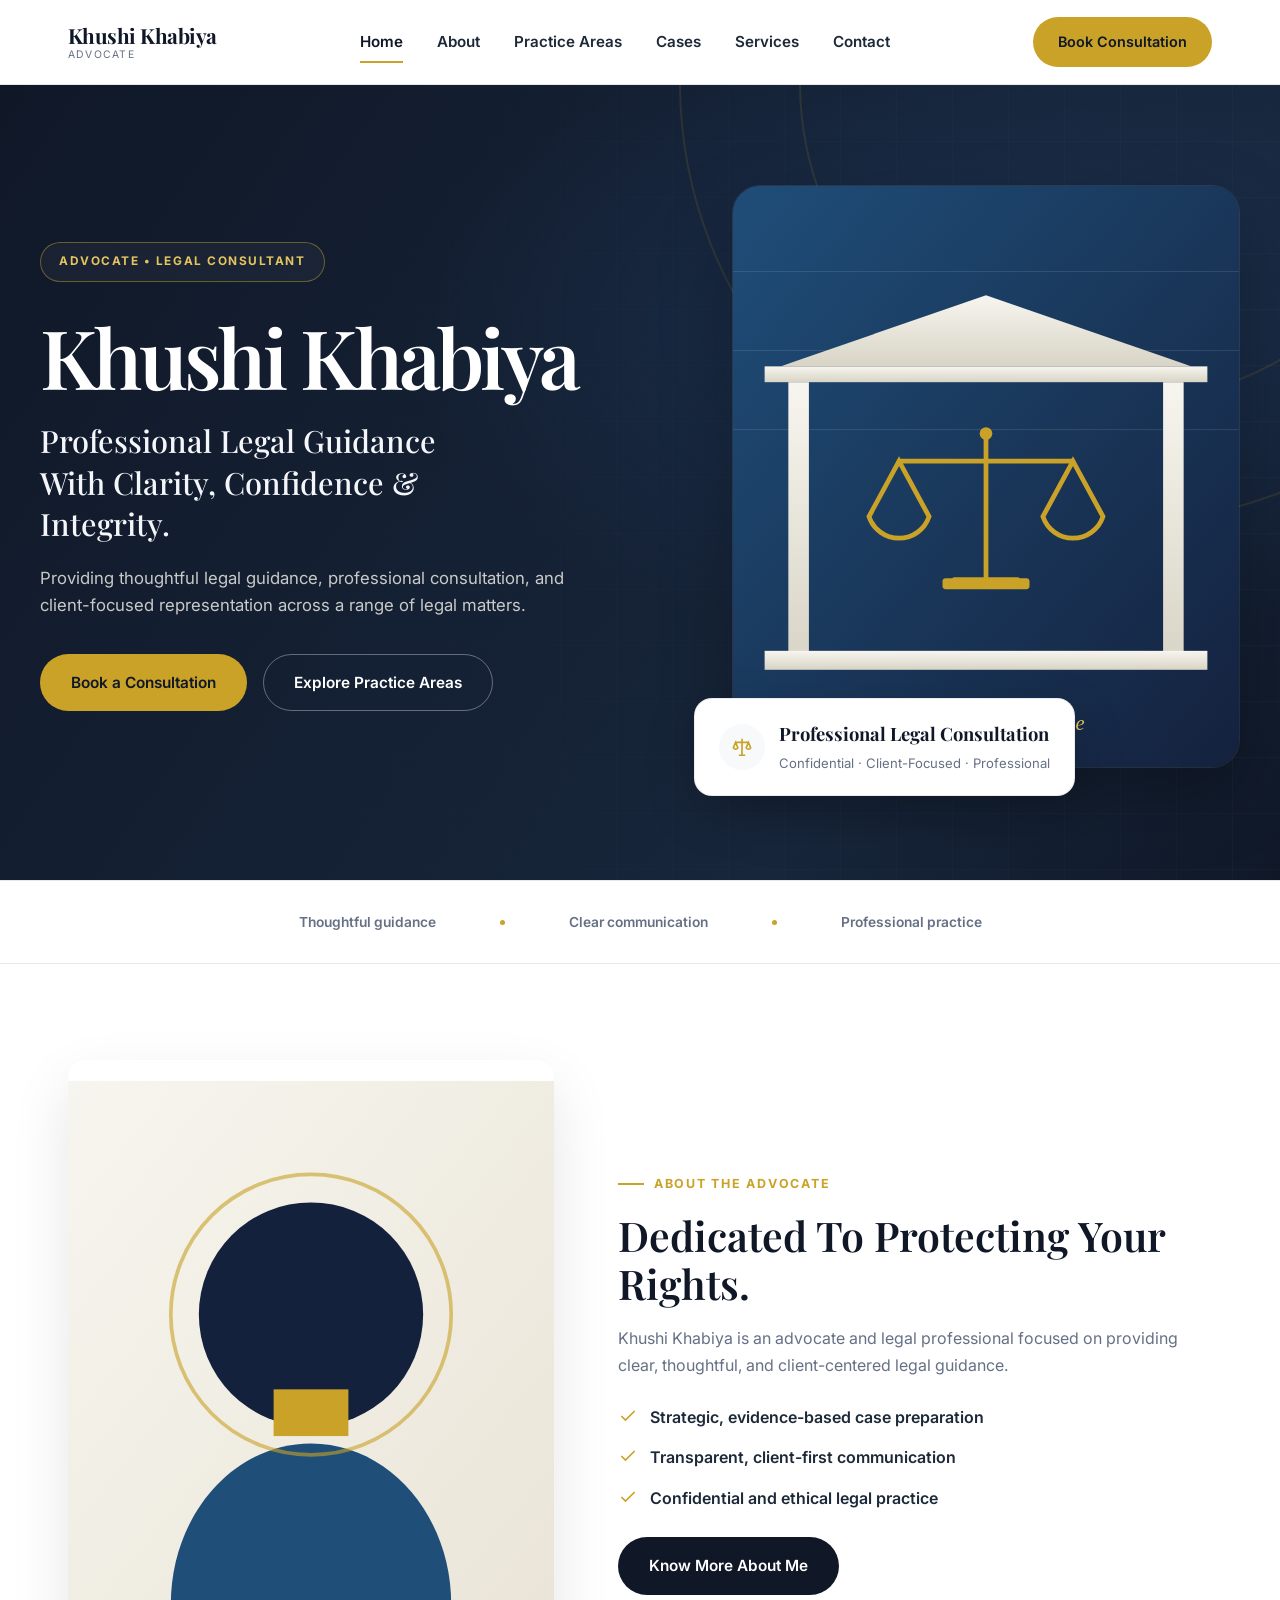
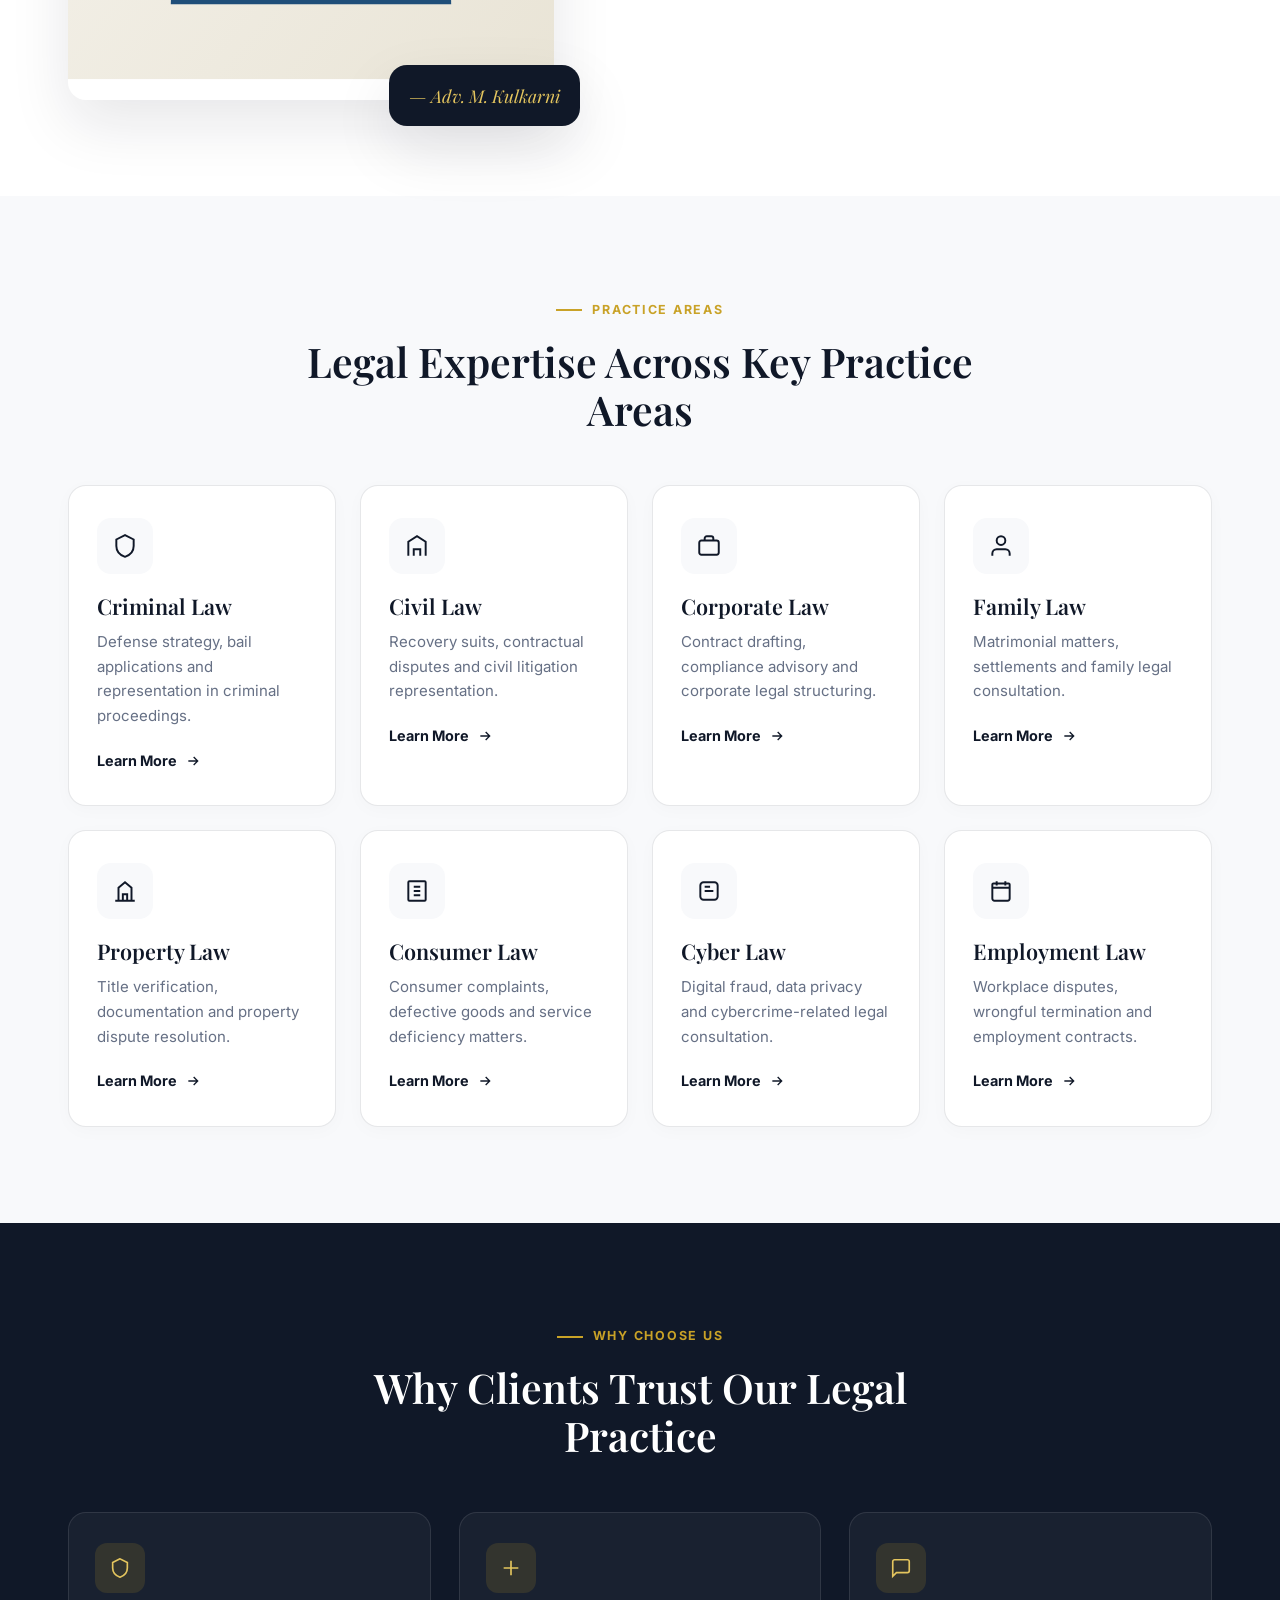
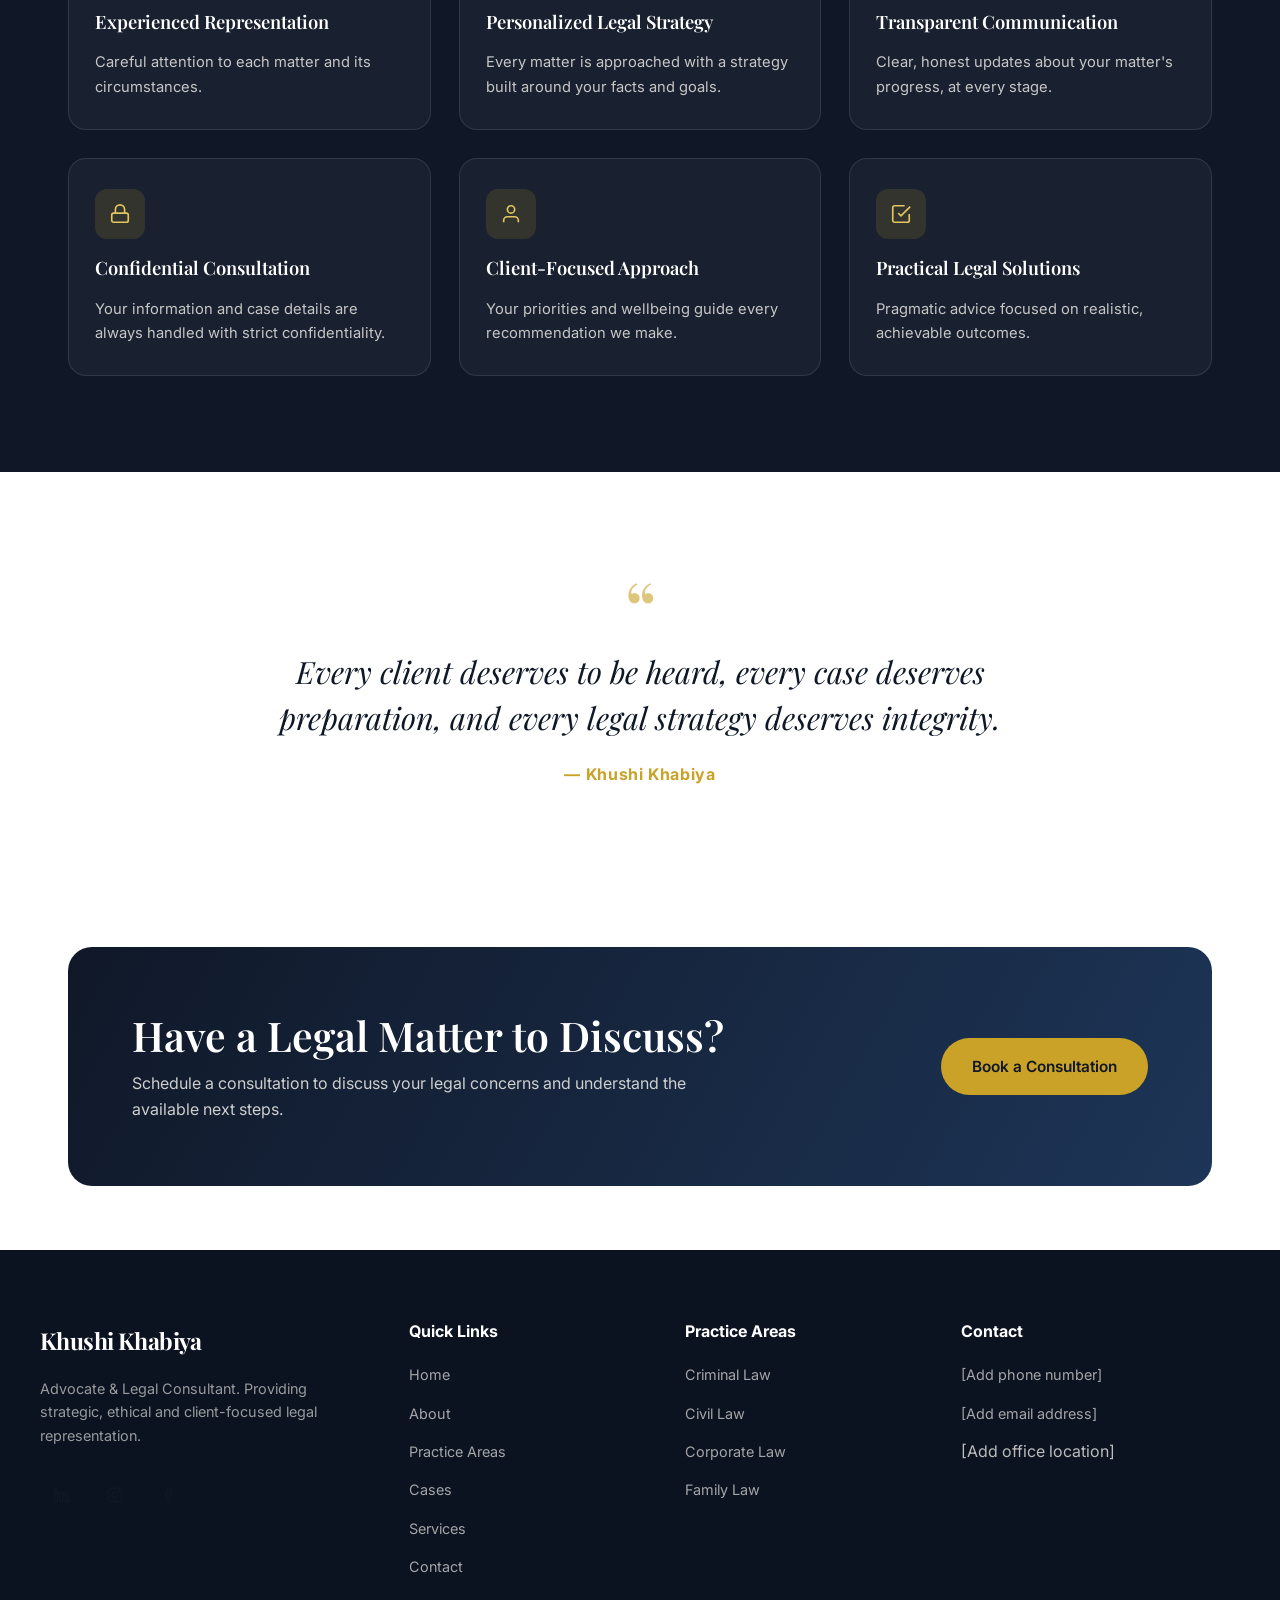
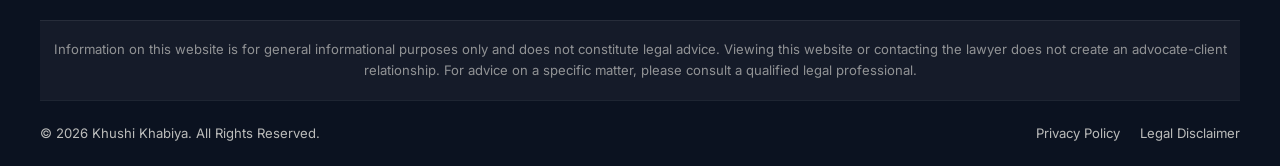
==== commit 9267065d: "upgrading UI and info" ====
--- a/index.html
+++ b/index.html
@@ -3,10 +3,10 @@
 <head>
 <meta charset="UTF-8">
 <meta name="viewport" content="width=device-width, initial-scale=1.0">
-<title>Adv. Meera Kulkarni | Advocate &amp; Legal Consultant</title>
-<meta name="description" content="Adv. Meera Kulkarni offers professional legal guidance, strategic representation and client-focused solutions across criminal, civil, corporate and family law matters.">
+<title>Khushi Khabiya | Advocate &amp; Legal Consultant</title>
+<meta name="description" content="Khushi Khabiya, Advocate & Legal Consultant. Thoughtful legal guidance and client-focused representation.">
 <meta name="keywords" content="advocate, lawyer, legal consultant, law firm, civil law, criminal law, corporate law, family law">
-<meta property="og:title" content="Adv. Meera Kulkarni | Advocate & Legal Consultant">
+<meta property="og:title" content="Khushi Khabiya | Advocate & Legal Consultant">
 <meta property="og:description" content="Professional legal guidance, strategic representation and client-focused solutions.">
 <meta property="og:type" content="website">
 <link rel="canonical" href="#">
@@ -31,8 +31,9 @@
     <div class="container hero-inner">
       <div class="hero-copy">
         <span class="hero-badge">ADVOCATE • LEGAL CONSULTANT</span>
-        <h1>Justice With Knowledge.<br><em>Advocacy With Integrity.</em></h1>
-        <p class="lead">Providing professional legal guidance, strategic representation, and client-focused solutions across a wide range of legal matters.</p>
+        <h1>Khushi Khabiya</h1>
+        <h2 class="hero-subheading">Professional Legal Guidance With Clarity, Confidence &amp; Integrity.</h2>
+        <p class="lead">Providing thoughtful legal guidance, professional consultation, and client-focused representation across a range of legal matters.</p>
         <div class="hero-actions">
           <a href="contact.html" class="btn btn-primary">Book a Consultation</a>
           <a href="practice-areas.html" class="btn btn-outline">Explore Practice Areas</a>
@@ -47,35 +48,27 @@
             <svg width="22" height="22" viewBox="0 0 24 24" fill="none" stroke="#C9A227" stroke-width="1.8"><path d="M12 3v18M5 7h14M5 7 2.5 13a3 3 0 0 0 5 0L5 7ZM19 7l-2.5 6a3 3 0 0 0 5 0L19 7ZM8.5 21h7"/></svg>
           </div>
           <div>
-            <strong>10+ Years</strong>
-            <span>of Legal Practice</span>
+            <strong>Professional Legal Consultation</strong>
+            <span>Confidential · Client-Focused · Professional</span>
           </div>
         </div>
       </div>
     </div>
   </section>
 
-  <!-- STATS -->
-  <section class="stats-band">
-    <div class="container stats-grid">
-      <div class="stat reveal"><div class="stat-num"><span data-counter="10">10</span><span class="suffix">+</span></div><div class="stat-label">Years of Experience</div></div>
-      <div class="stat reveal" data-delay="1"><div class="stat-num"><span data-counter="500">500</span><span class="suffix">+</span></div><div class="stat-label">Clients Assisted</div></div>
-      <div class="stat reveal" data-delay="2"><div class="stat-num"><span data-counter="250">250</span><span class="suffix">+</span></div><div class="stat-label">Cases Handled</div></div>
-      <div class="stat reveal" data-delay="3"><div class="stat-num"><span data-counter="15">15</span><span class="suffix">+</span></div><div class="stat-label">Practice Areas</div></div>
-    </div>
-  </section>
+  <section class="trust-strip"><div class="container trust-strip-inner"><span>Thoughtful guidance</span><i></i><span>Clear communication</span><i></i><span>Professional practice</span></div></section>
 
   <!-- ABOUT PREVIEW -->
   <section class="section">
     <div class="container about-grid">
       <div class="about-photo reveal">
-        <img src="assets/images/profile/profile-photo.svg" alt="Portrait of Adv. Meera Kulkarni" width="520" height="640" loading="lazy">
+        <img src="assets/images/profile/profile-photo.svg" alt="Portrait of Khushi Khabiya" width="520" height="640" loading="lazy">
         <div class="sig">— Adv. M. Kulkarni</div>
       </div>
       <div class="reveal" data-delay="1">
         <span class="eyebrow">ABOUT THE ADVOCATE</span>
         <h2>Dedicated To Protecting Your Rights.</h2>
-        <p>With over a decade of legal practice, Adv. Meera Kulkarni combines thorough legal research with clear, honest communication — helping clients understand their options and make confident decisions at every stage of their matter.</p>
+        <p>Khushi Khabiya is an advocate and legal professional focused on providing clear, thoughtful, and client-centered legal guidance.</p>
         <ul class="about-list">
           <li><svg width="20" height="20" viewBox="0 0 24 24" fill="none" stroke="#C9A227" stroke-width="2"><path d="M20 6 9 17l-5-5"/></svg> Strategic, evidence-based case preparation</li>
           <li><svg width="20" height="20" viewBox="0 0 24 24" fill="none" stroke="#C9A227" stroke-width="2"><path d="M20 6 9 17l-5-5"/></svg> Transparent, client-first communication</li>
@@ -157,7 +150,7 @@
         <div class="feature-card reveal">
           <div class="icon-badge"><svg width="22" height="22" viewBox="0 0 24 24" fill="none" stroke="currentColor" stroke-width="1.8"><path d="M12 2 4 6v6c0 5 3.5 8.5 8 10 4.5-1.5 8-5 8-10V6z"/></svg></div>
           <h3>Experienced Representation</h3>
-          <p>Over a decade of hands-on courtroom and advisory experience.</p>
+          <p>Careful attention to each matter and its circumstances.</p>
         </div>
         <div class="feature-card reveal" data-delay="1">
           <div class="icon-badge"><svg width="22" height="22" viewBox="0 0 24 24" fill="none" stroke="currentColor" stroke-width="1.8"><path d="M12 20v-8m0 0V4m0 8H4m8 0h8"/></svg></div>
@@ -193,7 +186,7 @@
     <div class="container quote-block reveal">
       <span class="quote-mark">&ldquo;</span>
       <blockquote>Every client deserves to be heard, every case deserves preparation, and every legal strategy deserves integrity.</blockquote>
-      <span class="quote-attrib">— Adv. Meera Kulkarni</span>
+      <span class="quote-attrib">— Khushi Khabiya</span>
     </div>
   </section>
 
@@ -202,8 +195,8 @@
     <div class="container">
       <div class="cta-band reveal-scale">
         <div>
-          <h2>Need Legal Guidance?</h2>
-          <p>Discuss your legal matter with a professional and understand your available options.</p>
+          <h2>Have a Legal Matter to Discuss?</h2>
+          <p>Schedule a consultation to discuss your legal concerns and understand the available next steps.</p>
         </div>
         <a href="contact.html" class="btn btn-primary">Book a Consultation</a>
       </div>
--- a/css/style.css
+++ b/css/style.css
@@ -519,3 +519,21 @@
 .mt-0{ margin-top:0; }
 .text-center{ text-align:center; }
 .mx-auto{ margin-left:auto; margin-right:auto; }
+
+/* Khushi Khabiya portfolio refinements */
+:root{--navy:#101828;--navy-deep:#0b1220;--royal:#1d3557;--gold:#c9a227;--cream:#f8f9fb;--text:#1d2939;--text-soft:#667085;--border:rgba(16,24,40,.10);--shadow:0 24px 60px rgba(16,24,40,.10);--shadow-sm:0 8px 24px rgba(16,24,40,.07);--container:1200px;--radius:18px}
+body{background:#fff} .navbar{background:rgba(255,255,255,.94);backdrop-filter:blur(16px)}
+.brand-name{font-size:1.3rem;letter-spacing:-.025em}.brand-name span{color:var(--navy)}.brand-sub{letter-spacing:.12em;text-transform:uppercase;font-size:.65rem}
+.hero{background:radial-gradient(ellipse at 78% 30%,rgba(29,53,87,.68),transparent 42%),linear-gradient(125deg,#101828,#17263b 72%,#101828)}
+.hero::after{content:"";position:absolute;inset:0;pointer-events:none;opacity:.14;background-image:linear-gradient(rgba(255,255,255,.16) 1px,transparent 1px),linear-gradient(90deg,rgba(255,255,255,.16) 1px,transparent 1px);background-size:56px 56px;mask-image:linear-gradient(90deg,transparent 12%,#000 100%)}
+.hero-inner{grid-template-columns:1.1fr .9fr;gap:72px;padding:100px 0 112px}.hero h1{font-size:clamp(3.3rem,6.4vw,5.5rem);letter-spacing:-.045em;margin-bottom:16px}.hero-subheading{font-family:var(--font-head);font-weight:500;color:#f4f6f9;font-size:clamp(1.35rem,2.4vw,2rem);max-width:24ch;line-height:1.35;margin-bottom:20px}.hero p.lead{font-size:1.05rem;max-width:49ch}.hero-frame{border-radius:28px;box-shadow:0 28px 70px rgba(0,0,0,.26)}.hero-frame img{aspect-ratio:4/4.6;object-fit:cover}.hero-card{left:-38px;bottom:-28px;max-width:calc(100% + 30px);border:1px solid rgba(16,24,40,.08);box-shadow:0 16px 50px rgba(0,0,0,.18)}.hero-badge{background:rgba(255,255,255,.04);letter-spacing:.13em}
+.btn{transition:transform .2s ease,box-shadow .2s ease,background .2s ease}.btn-primary{background:var(--gold);color:#101828}.btn-primary:hover{box-shadow:0 10px 24px rgba(201,162,39,.24)}.btn-navy{background:var(--navy)}
+.section--cream{background:#f8f9fb}.practice-card,.service-card,.edu-card{border-radius:18px;box-shadow:0 4px 18px rgba(16,24,40,.025)}.practice-card:hover,.service-card:hover{transform:translateY(-4px);box-shadow:0 18px 42px rgba(16,24,40,.09);border-color:rgba(201,162,39,.48)}
+.trust-strip{border-block:1px solid var(--border);background:#fff}.trust-strip-inner{min-height:82px;display:flex;align-items:center;justify-content:center;gap:clamp(20px,5vw,70px);color:var(--text-soft);font-size:.86rem;font-weight:600}.trust-strip-inner i{width:5px;height:5px;background:var(--gold);border-radius:50%}
+.footer-top{padding-top:72px}.footer-brand .brand-name{font-family:var(--font-head);font-size:1.45rem}.footer-bottom{padding-block:22px}.disclaimer-strip{font-size:.82rem}
+.profile-facts{align-items:stretch}.profile-facts .practice-card{height:100%}
+@media(max-width:1080px){.nav-links{gap:18px}.nav-links a{font-size:.87rem}.nav-cta{padding:11px 16px}}
+@media(max-width:900px){.hero-inner{grid-template-columns:1fr;gap:40px;padding:66px 0 86px}.hero-visual{order:0;max-width:520px;width:100%;margin:0 auto 14px}.hero-copy{order:1}.hero h1{font-size:clamp(3rem,10vw,5rem)}.hero-card{left:14px;bottom:-26px}.hero-deco{opacity:.25}}
+@media(max-width:768px){.trust-strip-inner{min-height:72px;flex-wrap:wrap;gap:10px 18px;font-size:.75rem}.hero-inner{padding:38px 0 70px}.hero-visual{margin-bottom:24px}.hero-card{left:10px;bottom:-18px;padding:14px 16px;min-width:0}.hero-card strong{font-size:1rem}.hero-card span{font-size:.75rem}.hero-frame img{aspect-ratio:1/1.03}.hero-copy{padding-top:12px}.profile-facts{grid-template-columns:1fr 1fr}.nav-links a:focus-visible,.mobile-nav a:focus-visible{outline-offset:4px}}
+@media(max-width:520px){.profile-facts{grid-template-columns:1fr}.trust-strip-inner{justify-content:center}.trust-strip-inner i{display:none}.hero h1{font-size:clamp(2.75rem,13vw,4rem)}.hero-subheading{font-size:1.35rem}.hero-card{width:calc(100% - 20px)}.section-head{margin-bottom:34px}}
+@media(prefers-reduced-motion:reduce){html{scroll-behavior:auto}.practice-card,.service-card,.btn{transition:none}}
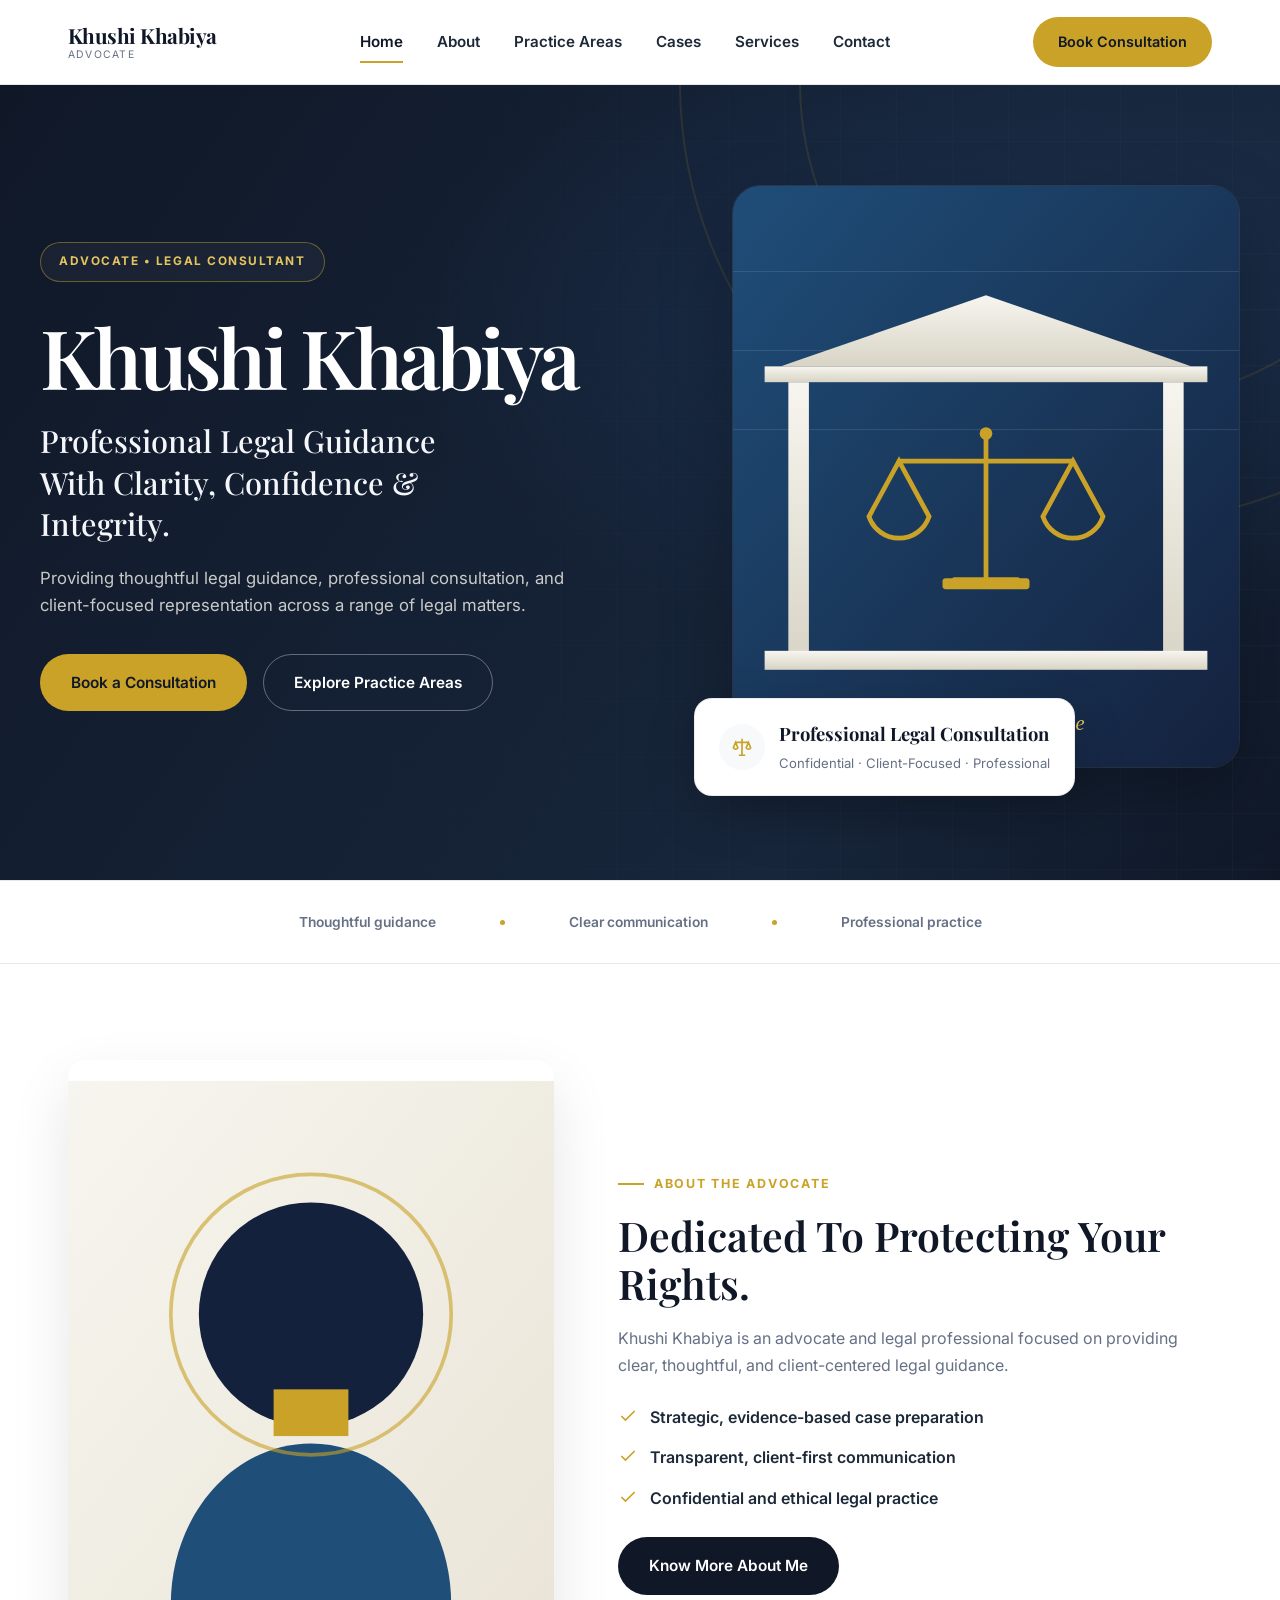
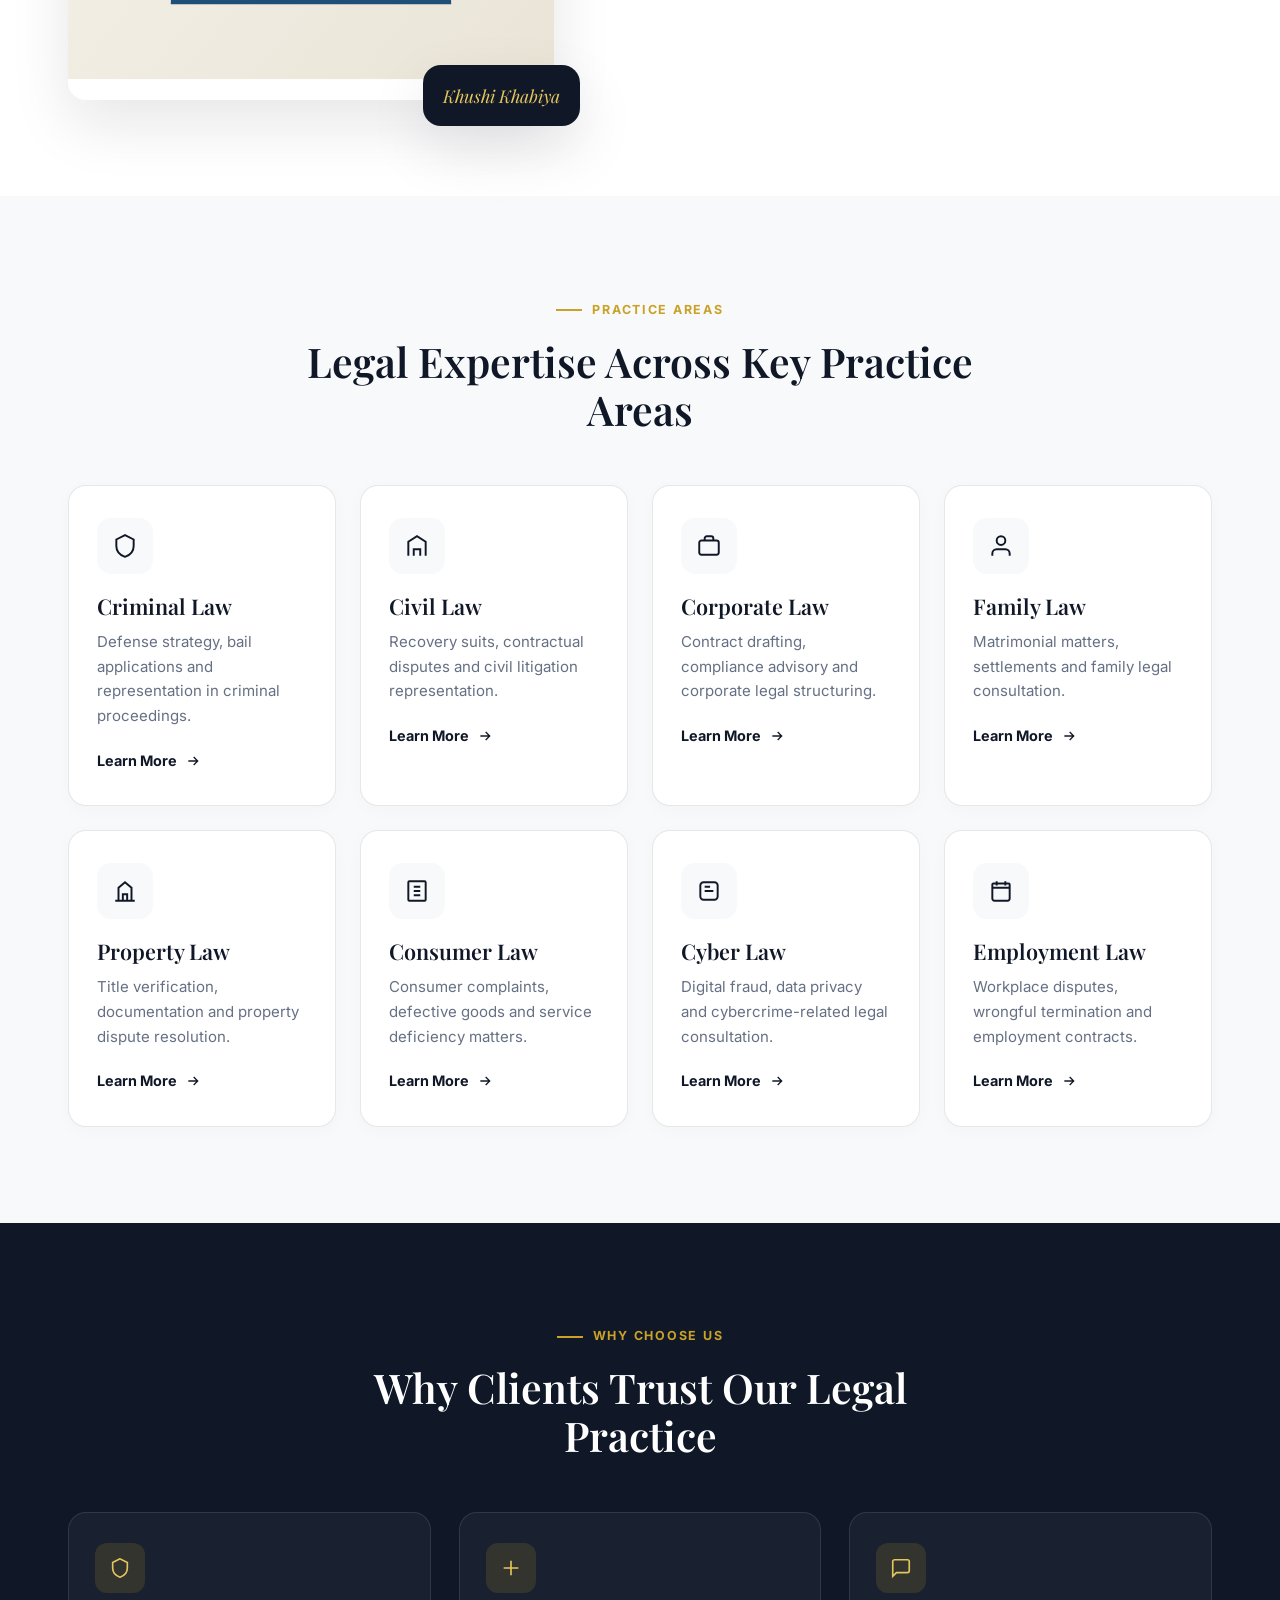
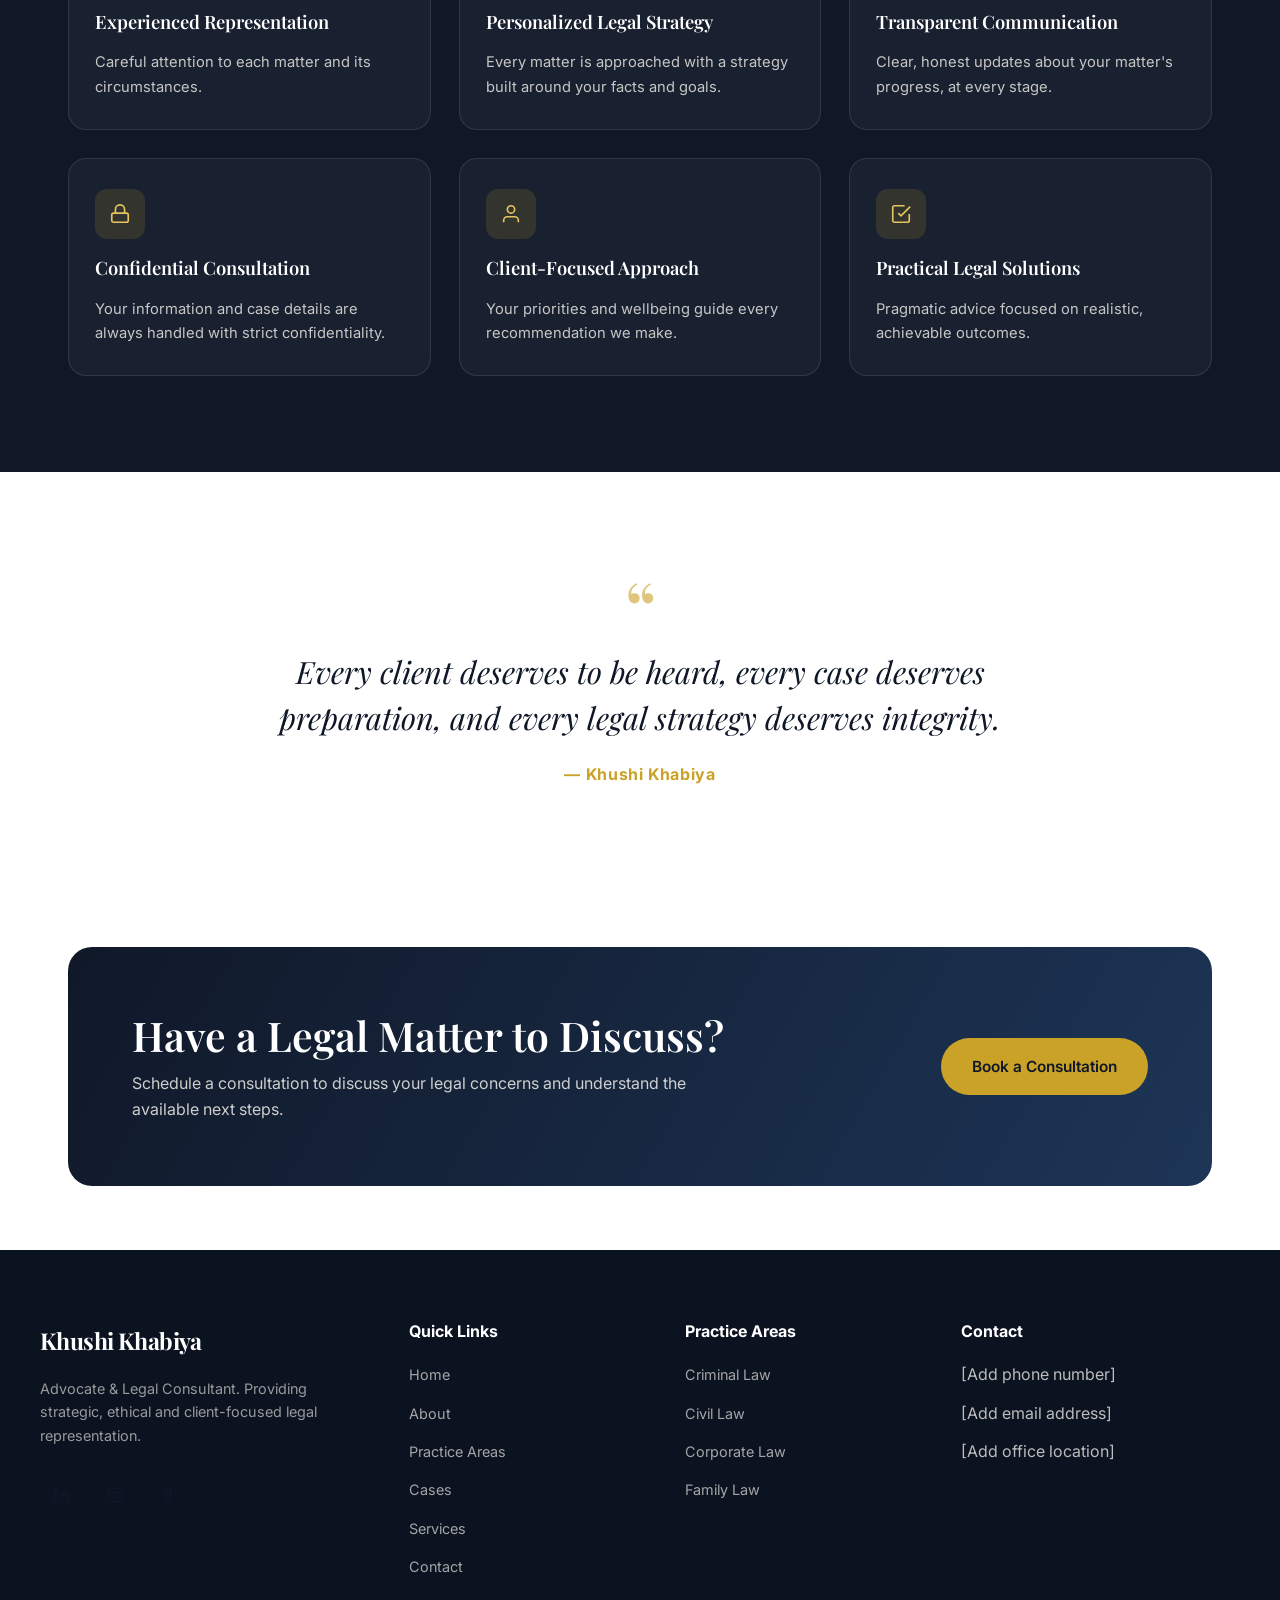
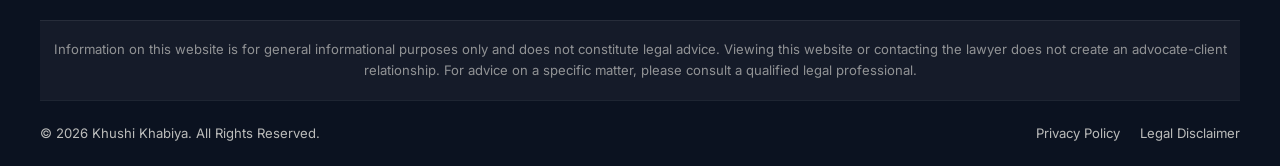
==== commit 08b027e5: "upgrading UI and info" ====
--- a/index.html
+++ b/index.html
@@ -62,8 +62,8 @@
   <section class="section">
     <div class="container about-grid">
       <div class="about-photo reveal">
-        <img src="assets/images/profile/profile-photo.svg" alt="Portrait of Khushi Khabiya" width="520" height="640" loading="lazy">
-        <div class="sig">— Adv. M. Kulkarni</div>
+        <img src="assets/images/profile/profile-photo.svg" alt="Profile illustration placeholder for Khushi Khabiya" width="520" height="640" loading="lazy">
+        <div class="sig">Khushi Khabiya</div>
       </div>
       <div class="reveal" data-delay="1">
         <span class="eyebrow">ABOUT THE ADVOCATE</span>
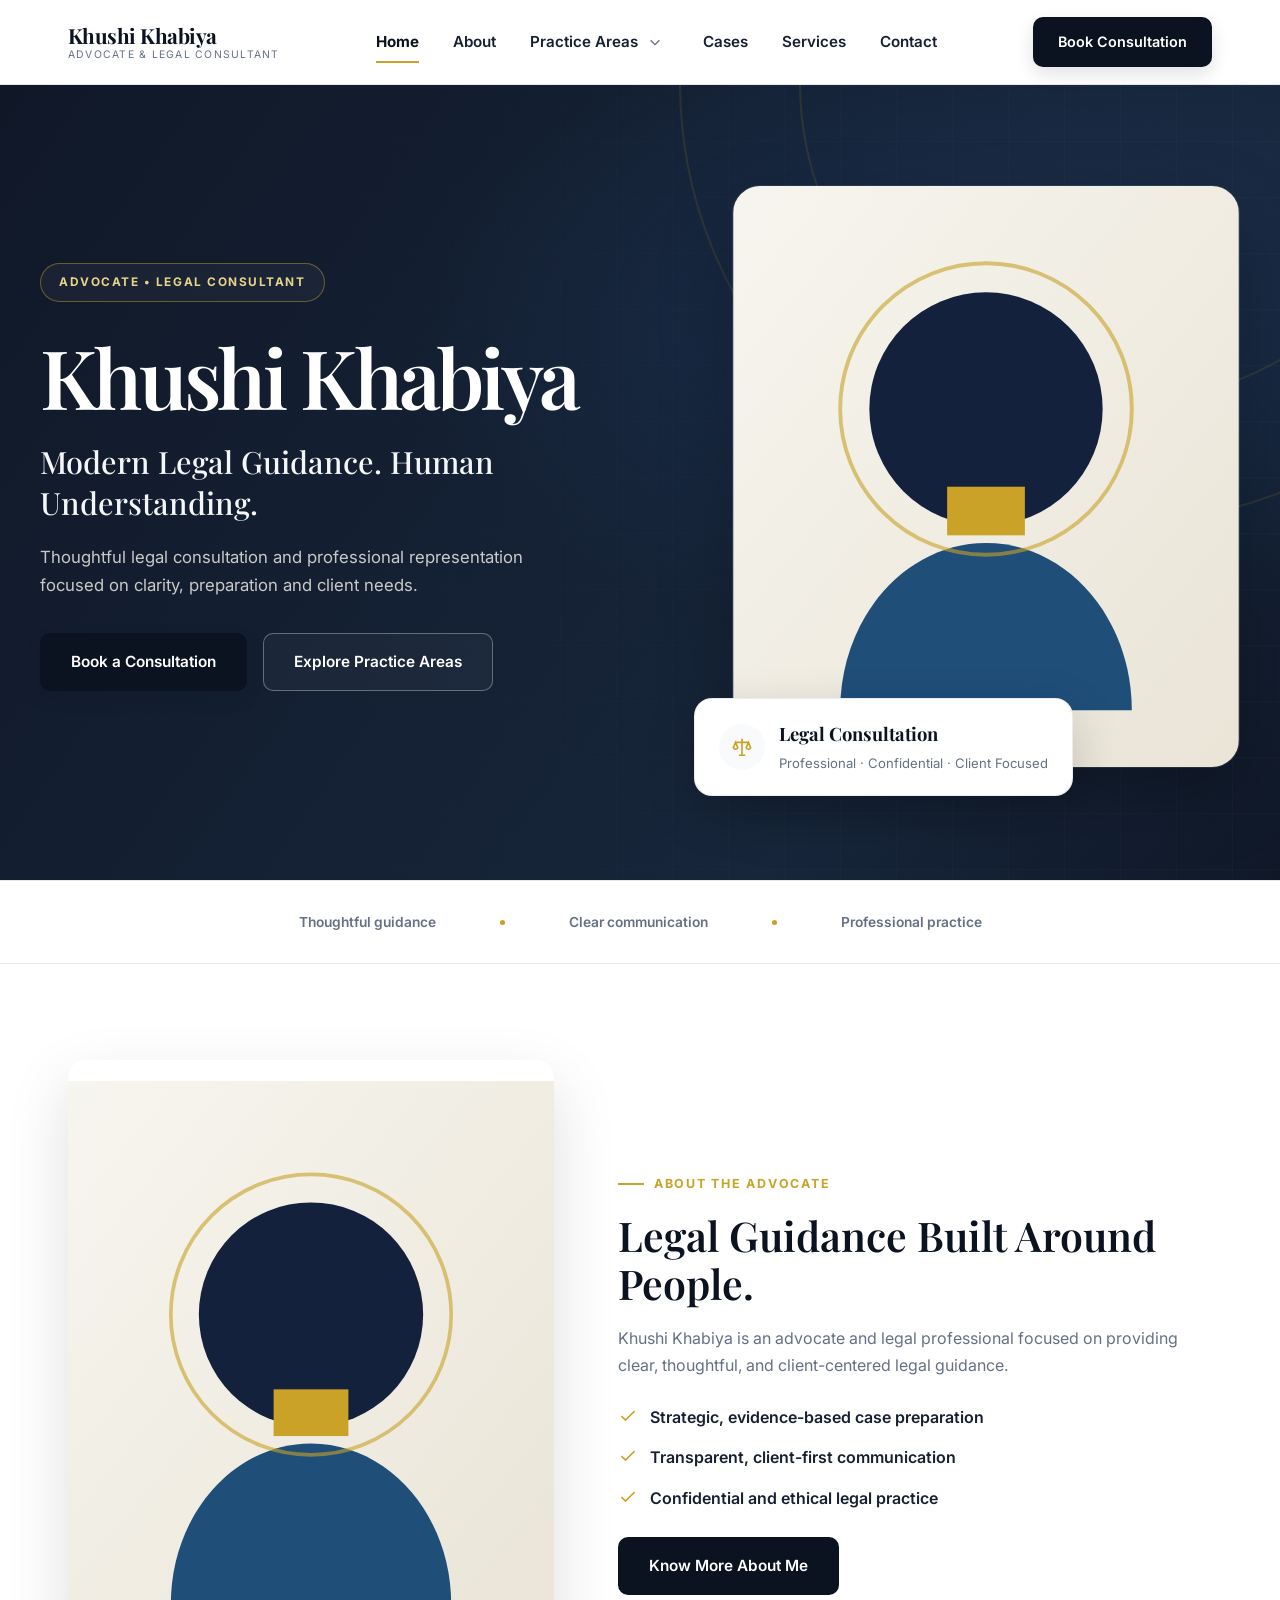
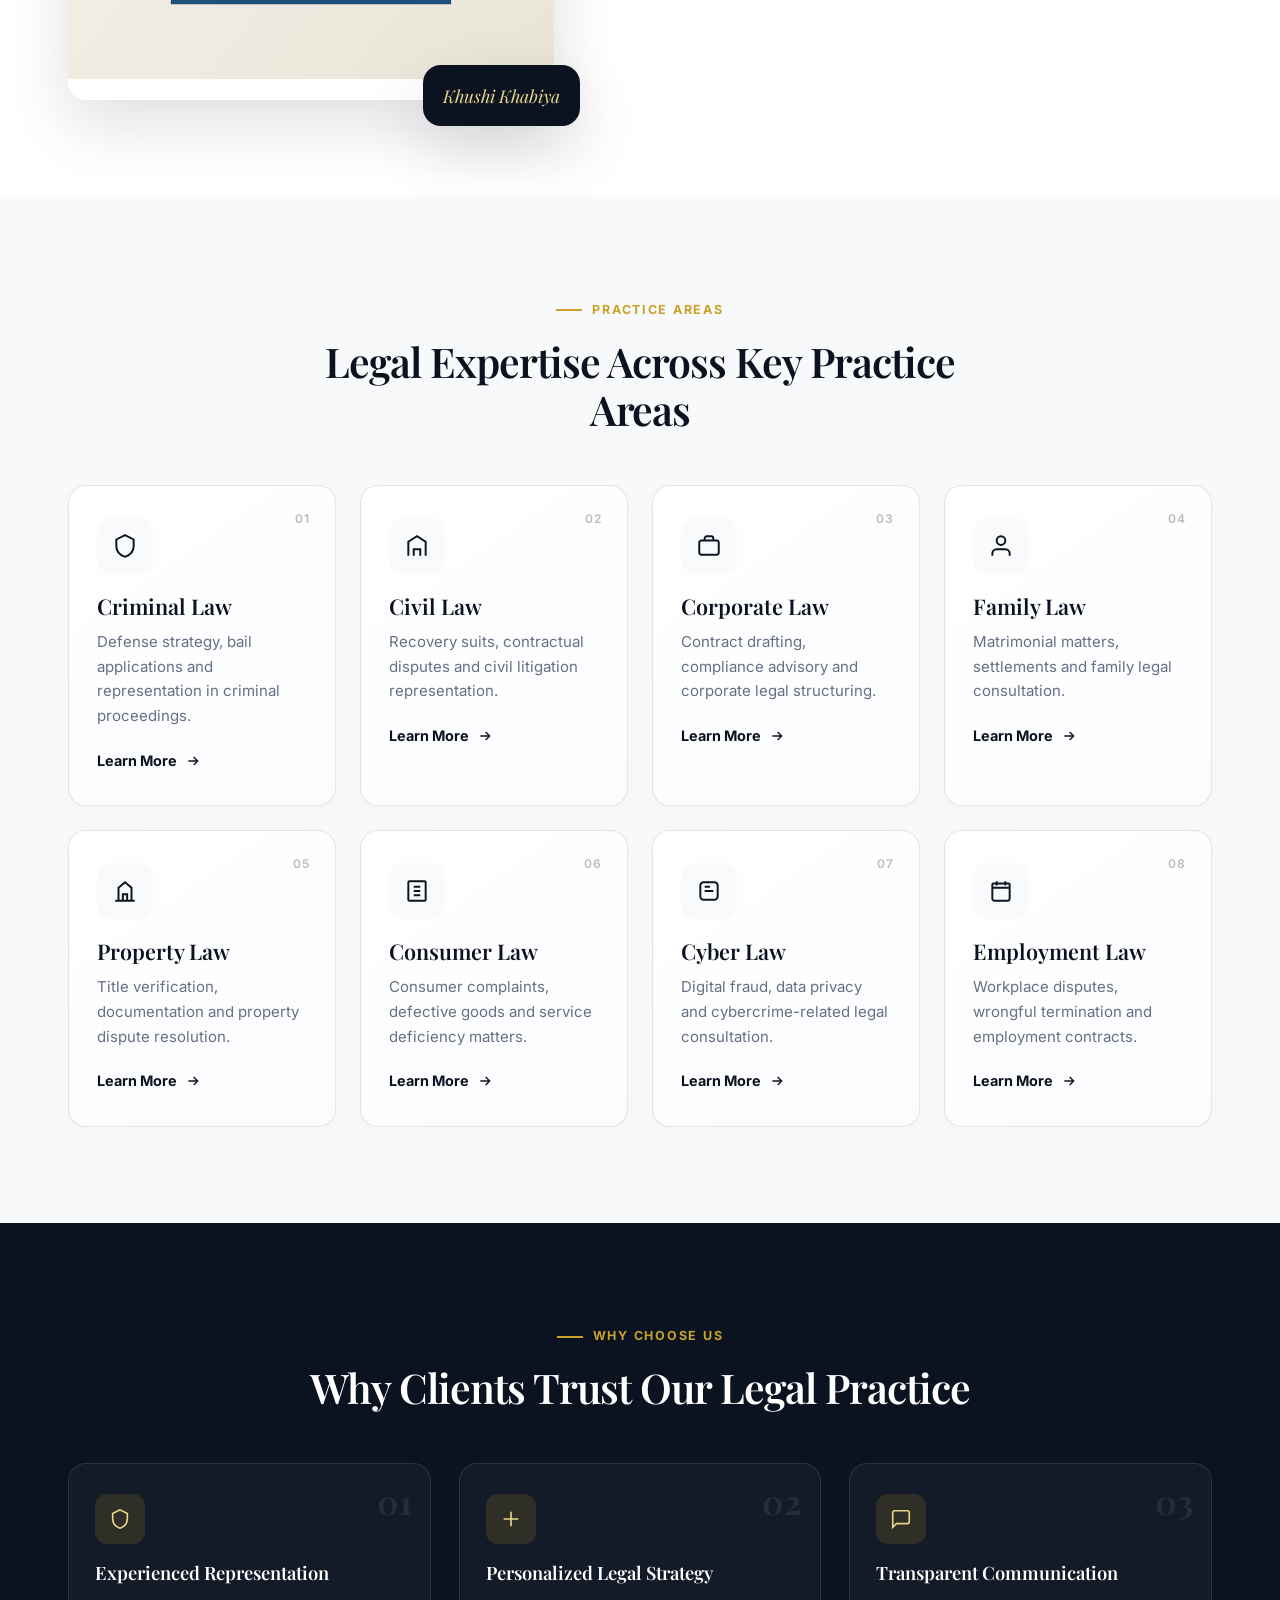
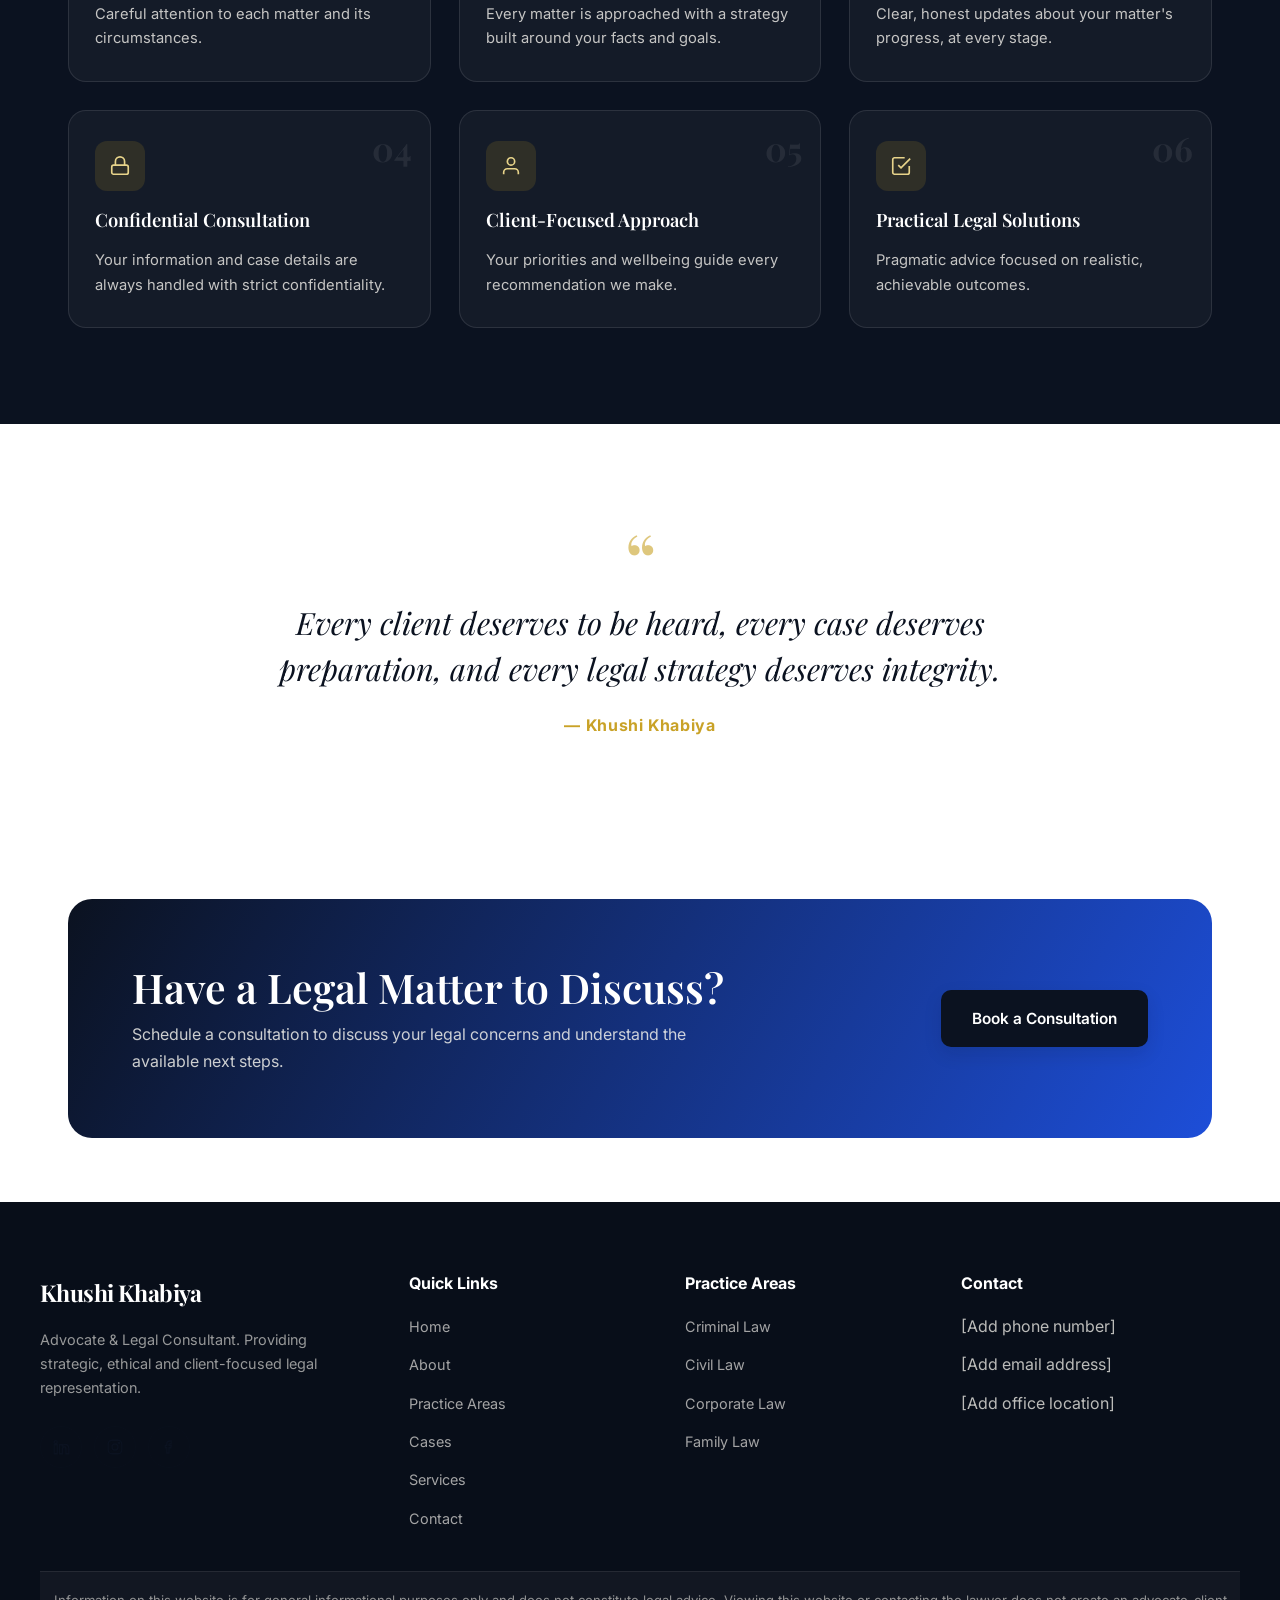
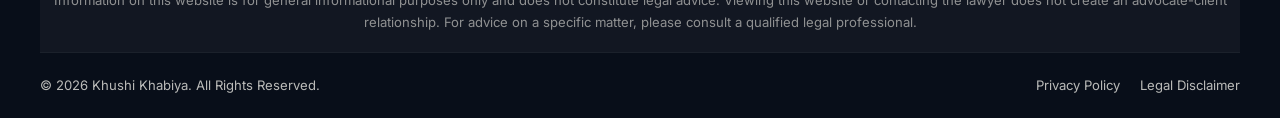
==== commit c124eb5e: "upgrading UI and dropdown" ====
--- a/index.html
+++ b/index.html
@@ -4,7 +4,7 @@
 <meta charset="UTF-8">
 <meta name="viewport" content="width=device-width, initial-scale=1.0">
 <title>Khushi Khabiya | Advocate &amp; Legal Consultant</title>
-<meta name="description" content="Khushi Khabiya, Advocate & Legal Consultant. Thoughtful legal guidance and client-focused representation.">
+<meta name="description" content="Khushi Khabiya, Advocate & Legal Consultant. Modern legal guidance with a thoughtful, client-focused approach.">
 <meta name="keywords" content="advocate, lawyer, legal consultant, law firm, civil law, criminal law, corporate law, family law">
 <meta property="og:title" content="Khushi Khabiya | Advocate & Legal Consultant">
 <meta property="og:description" content="Professional legal guidance, strategic representation and client-focused solutions.">
@@ -32,8 +32,8 @@
       <div class="hero-copy">
         <span class="hero-badge">ADVOCATE • LEGAL CONSULTANT</span>
         <h1>Khushi Khabiya</h1>
-        <h2 class="hero-subheading">Professional Legal Guidance With Clarity, Confidence &amp; Integrity.</h2>
-        <p class="lead">Providing thoughtful legal guidance, professional consultation, and client-focused representation across a range of legal matters.</p>
+        <h2 class="hero-subheading">Modern Legal Guidance. Human Understanding.</h2>
+        <p class="lead">Thoughtful legal consultation and professional representation focused on clarity, preparation and client needs.</p>
         <div class="hero-actions">
           <a href="contact.html" class="btn btn-primary">Book a Consultation</a>
           <a href="practice-areas.html" class="btn btn-outline">Explore Practice Areas</a>
@@ -41,15 +41,14 @@
       </div>
       <div class="hero-visual">
         <div class="hero-frame">
-          <img src="assets/images/hero/hero-main.svg" alt="Illustration representing the law office and scales of justice" width="640" height="760">
+          <img src="assets/images/profile/profile-photo.svg" alt="Profile illustration placeholder for Khushi Khabiya" width="520" height="640">
         </div>
         <div class="hero-card">
           <div class="icon">
             <svg width="22" height="22" viewBox="0 0 24 24" fill="none" stroke="#C9A227" stroke-width="1.8"><path d="M12 3v18M5 7h14M5 7 2.5 13a3 3 0 0 0 5 0L5 7ZM19 7l-2.5 6a3 3 0 0 0 5 0L19 7ZM8.5 21h7"/></svg>
           </div>
           <div>
-            <strong>Professional Legal Consultation</strong>
-            <span>Confidential · Client-Focused · Professional</span>
+            <strong>Legal Consultation</strong><span>Professional · Confidential · Client Focused</span>
           </div>
         </div>
       </div>
@@ -67,7 +66,7 @@
       </div>
       <div class="reveal" data-delay="1">
         <span class="eyebrow">ABOUT THE ADVOCATE</span>
-        <h2>Dedicated To Protecting Your Rights.</h2>
+        <h2>Legal Guidance Built Around People.</h2>
         <p>Khushi Khabiya is an advocate and legal professional focused on providing clear, thoughtful, and client-centered legal guidance.</p>
         <ul class="about-list">
           <li><svg width="20" height="20" viewBox="0 0 24 24" fill="none" stroke="#C9A227" stroke-width="2"><path d="M20 6 9 17l-5-5"/></svg> Strategic, evidence-based case preparation</li>
--- a/css/style.css
+++ b/css/style.css
@@ -4,7 +4,7 @@
 
 @import url('https://fonts.googleapis.com/css2?family=Playfair+Display:ital,wght@0,500;0,600;0,700;1,500&family=Inter:wght@400;500;600;700;800&display=swap');
 
-:root{
+:root {
   /* Palette */
   --navy: #14213D;
   --navy-deep: #0D1729;
@@ -15,9 +15,9 @@
   --white: #FFFFFF;
   --text: #20242A;
   --text-soft: #565D68;
-  --border: rgba(20,33,61,0.10);
-  --shadow: 0 20px 45px rgba(13,23,41,0.10);
-  --shadow-sm: 0 8px 20px rgba(13,23,41,0.08);
+  --border: rgba(20, 33, 61, 0.10);
+  --shadow: 0 20px 45px rgba(13, 23, 41, 0.10);
+  --shadow-sm: 0 8px 20px rgba(13, 23, 41, 0.08);
 
   /* Type */
   --font-head: 'Playfair Display', Georgia, serif;
@@ -30,10 +30,19 @@
   --nav-h: 84px;
 }
 
-*,*::before,*::after{ box-sizing: border-box; }
-html{ scroll-behavior: smooth; scroll-padding-top: var(--nav-h); }
-body{
-  margin:0;
+*,
+*::before,
+*::after {
+  box-sizing: border-box;
+}
+
+html {
+  scroll-behavior: smooth;
+  scroll-padding-top: var(--nav-h);
+}
+
+body {
+  margin: 0;
   font-family: var(--font-body);
   color: var(--text);
   background: var(--white);
@@ -41,71 +50,138 @@
   -webkit-font-smoothing: antialiased;
   overflow-x: hidden;
 }
-img{ max-width:100%; display:block; }
-a{ color: inherit; text-decoration: none; }
-ul{ list-style: none; margin:0; padding:0; }
-button{ font-family: inherit; cursor:pointer; }
-input,textarea,select{ font-family: inherit; }
-
-:focus-visible{
+
+img {
+  max-width: 100%;
+  display: block;
+}
+
+a {
+  color: inherit;
+  text-decoration: none;
+}
+
+ul {
+  list-style: none;
+  margin: 0;
+  padding: 0;
+}
+
+button {
+  font-family: inherit;
+  cursor: pointer;
+}
+
+input,
+textarea,
+select {
+  font-family: inherit;
+}
+
+:focus-visible {
   outline: 2px solid var(--gold);
   outline-offset: 3px;
 }
 
-.container{
+.container {
   width: 100%;
   max-width: var(--container);
   margin: 0 auto;
   padding: 0 28px;
 }
 
-.section{ padding: 96px 0; }
-.section--tight{ padding: 64px 0; }
-.section--navy{ background: var(--navy); color: var(--cream); }
-.section--cream{ background: var(--cream); }
-
-.eyebrow{
-  display:inline-flex;
-  align-items:center;
-  gap:10px;
+.section {
+  padding: 96px 0;
+}
+
+.section--tight {
+  padding: 64px 0;
+}
+
+.section--navy {
+  background: var(--navy);
+  color: var(--cream);
+}
+
+.section--cream {
+  background: var(--cream);
+}
+
+.eyebrow {
+  display: inline-flex;
+  align-items: center;
+  gap: 10px;
   font-size: 0.78rem;
   letter-spacing: 0.14em;
   color: var(--gold);
   font-weight: 700;
   margin-bottom: 16px;
 }
-.eyebrow::before{
-  content:"";
-  width: 26px; height:2px;
+
+.eyebrow::before {
+  content: "";
+  width: 26px;
+  height: 2px;
   background: var(--gold);
-  display:inline-block;
-}
-
-h1,h2,h3,h4{
+  display: inline-block;
+}
+
+h1,
+h2,
+h3,
+h4 {
   font-family: var(--font-head);
   color: var(--navy);
   line-height: 1.18;
   margin: 0 0 18px;
   font-weight: 600;
 }
-.section--navy h1, .section--navy h2, .section--navy h3{ color: var(--white); }
-
-h1{ font-size: clamp(2.4rem, 4.6vw, 3.6rem); }
-h2{ font-size: clamp(1.9rem, 3.2vw, 2.6rem); }
-h3{ font-size: 1.35rem; }
-
-p{ margin: 0 0 16px; color: var(--text-soft); max-width: 62ch; }
-.section--navy p{ color: rgba(247,245,239,0.78); }
-
-.section-head{ max-width: 680px; margin-bottom: 52px; }
-.section-head.center{ margin-left:auto; margin-right:auto; text-align:center; }
+
+.section--navy h1,
+.section--navy h2,
+.section--navy h3 {
+  color: var(--white);
+}
+
+h1 {
+  font-size: clamp(2.4rem, 4.6vw, 3.6rem);
+}
+
+h2 {
+  font-size: clamp(1.9rem, 3.2vw, 2.6rem);
+}
+
+h3 {
+  font-size: 1.35rem;
+}
+
+p {
+  margin: 0 0 16px;
+  color: var(--text-soft);
+  max-width: 62ch;
+}
+
+.section--navy p {
+  color: rgba(247, 245, 239, 0.78);
+}
+
+.section-head {
+  max-width: 680px;
+  margin-bottom: 52px;
+}
+
+.section-head.center {
+  margin-left: auto;
+  margin-right: auto;
+  text-align: center;
+}
 
 /* Buttons */
-.btn{
-  display:inline-flex;
-  align-items:center;
-  justify-content:center;
-  gap:10px;
+.btn {
+  display: inline-flex;
+  align-items: center;
+  justify-content: center;
+  gap: 10px;
   padding: 15px 30px;
   border-radius: 999px;
   font-weight: 600;
@@ -113,427 +189,1601 @@
   border: 1px solid transparent;
   transition: transform .25s ease, box-shadow .25s ease, background .25s ease, color .25s ease;
 }
-.btn-primary{ background: var(--gold); color: var(--navy-deep); }
-.btn-primary:hover{ transform: translateY(-2px); box-shadow: 0 14px 30px rgba(201,162,39,0.35); }
-.btn-outline{ background: transparent; border-color: rgba(255,255,255,0.35); color: var(--white); }
-.btn-outline:hover{ background: rgba(255,255,255,0.1); transform: translateY(-2px); }
-.btn-navy{ background: var(--navy); color: var(--white); }
-.btn-navy:hover{ background: var(--navy-deep); transform: translateY(-2px); }
-.btn-ghost{ background: transparent; border-color: var(--border); color: var(--navy); }
-.btn-ghost:hover{ background: var(--cream); }
-.btn[disabled]{ opacity:.55; cursor:not-allowed; transform:none !important; }
+
+.btn-primary {
+  background: var(--gold);
+  color: var(--navy-deep);
+}
+
+.btn-primary:hover {
+  transform: translateY(-2px);
+  box-shadow: 0 14px 30px rgba(201, 162, 39, 0.35);
+}
+
+.btn-outline {
+  background: transparent;
+  border-color: rgba(255, 255, 255, 0.35);
+  color: var(--white);
+}
+
+.btn-outline:hover {
+  background: rgba(255, 255, 255, 0.1);
+  transform: translateY(-2px);
+}
+
+.btn-navy {
+  background: var(--navy);
+  color: var(--white);
+}
+
+.btn-navy:hover {
+  background: var(--navy-deep);
+  transform: translateY(-2px);
+}
+
+.btn-ghost {
+  background: transparent;
+  border-color: var(--border);
+  color: var(--navy);
+}
+
+.btn-ghost:hover {
+  background: var(--cream);
+}
+
+.btn[disabled] {
+  opacity: .55;
+  cursor: not-allowed;
+  transform: none !important;
+}
 
 /* =========================== NAVBAR =========================== */
-#site-header{ position: sticky; top:0; z-index: 500; }
-.navbar{
-  background: rgba(255,255,255,0.92);
+#site-header {
+  position: sticky;
+  top: 0;
+  z-index: 500;
+}
+
+.navbar {
+  background: rgba(255, 255, 255, 0.92);
   backdrop-filter: blur(10px);
   border-bottom: 1px solid var(--border);
   transition: box-shadow .3s ease;
 }
-.navbar.is-scrolled{ box-shadow: var(--shadow-sm); }
-.navbar-inner{
+
+.navbar.is-scrolled {
+  box-shadow: var(--shadow-sm);
+}
+
+.navbar-inner {
   height: var(--nav-h);
-  display:flex;
-  align-items:center;
+  display: flex;
+  align-items: center;
   justify-content: space-between;
   gap: 24px;
 }
-.brand{ display:flex; flex-direction:column; line-height:1.1; }
-.brand-name{ font-family: var(--font-head); font-size: 1.35rem; font-weight:700; color: var(--navy); }
-.brand-name span{ color: var(--gold); }
-.brand-sub{ font-size: 0.72rem; letter-spacing: 0.08em; color: var(--text-soft); margin-top:2px; }
-
-.nav-links{ display:flex; align-items:center; gap: 34px; }
-.nav-links a{
-  position:relative;
+
+.brand {
+  display: flex;
+  flex-direction: column;
+  line-height: 1.1;
+}
+
+.brand-name {
+  font-family: var(--font-head);
+  font-size: 1.35rem;
+  font-weight: 700;
+  color: var(--navy);
+}
+
+.brand-name span {
+  color: var(--gold);
+}
+
+.brand-sub {
+  font-size: 0.72rem;
+  letter-spacing: 0.08em;
+  color: var(--text-soft);
+  margin-top: 2px;
+}
+
+.nav-links {
+  display: flex;
+  align-items: center;
+  gap: 34px;
+}
+
+.nav-links a {
+  position: relative;
   font-weight: 600;
   font-size: 0.95rem;
   color: var(--text);
   padding: 8px 0;
 }
-.nav-links a::after{
-  content:"";
-  position:absolute; left:0; bottom:0;
-  width:0; height:2px; background: var(--gold);
+
+.nav-links a::after {
+  content: "";
+  position: absolute;
+  left: 0;
+  bottom: 0;
+  width: 0;
+  height: 2px;
+  background: var(--gold);
   transition: width .25s ease;
 }
+
 .nav-links a:hover::after,
-.nav-links a.active::after{ width:100%; }
-.nav-links a.active{ color: var(--navy); }
-
-.nav-actions{ display:flex; align-items:center; gap:18px; }
-.nav-cta{ padding: 12px 24px; font-size: 0.9rem; }
-
-.nav-toggle{
-  display:none;
-  width:44px; height:44px;
-  border:1px solid var(--border);
+.nav-links a.active::after {
+  width: 100%;
+}
+
+.nav-links a.active {
+  color: var(--navy);
+}
+
+.nav-actions {
+  display: flex;
+  align-items: center;
+  gap: 18px;
+}
+
+.nav-cta {
+  padding: 12px 24px;
+  font-size: 0.9rem;
+}
+
+.nav-toggle {
+  display: none;
+  width: 44px;
+  height: 44px;
+  border: 1px solid var(--border);
   border-radius: 10px;
   background: var(--white);
-  align-items:center; justify-content:center;
-  flex-direction:column; gap:5px;
-}
-.nav-toggle span{ width:20px; height:2px; background: var(--navy); display:block; transition: all .25s ease; }
-.nav-toggle.is-open span:nth-child(1){ transform: translateY(7px) rotate(45deg); }
-.nav-toggle.is-open span:nth-child(2){ opacity:0; }
-.nav-toggle.is-open span:nth-child(3){ transform: translateY(-7px) rotate(-45deg); }
-
-.mobile-nav{
-  position: fixed; inset: var(--nav-h) 0 0 0;
+  align-items: center;
+  justify-content: center;
+  flex-direction: column;
+  gap: 5px;
+}
+
+.nav-toggle span {
+  width: 20px;
+  height: 2px;
+  background: var(--navy);
+  display: block;
+  transition: all .25s ease;
+}
+
+.nav-toggle.is-open span:nth-child(1) {
+  transform: translateY(7px) rotate(45deg);
+}
+
+.nav-toggle.is-open span:nth-child(2) {
+  opacity: 0;
+}
+
+.nav-toggle.is-open span:nth-child(3) {
+  transform: translateY(-7px) rotate(-45deg);
+}
+
+.mobile-nav {
+  position: fixed;
+  inset: var(--nav-h) 0 0 0;
   background: var(--navy);
   transform: translateX(100%);
   transition: transform .35s ease;
   z-index: 480;
   overflow-y: auto;
 }
-.mobile-nav.is-open{ transform: translateX(0); }
-.mobile-nav-inner{ padding: 40px 28px; display:flex; flex-direction:column; gap:6px; }
-.mobile-nav a{
+
+.mobile-nav.is-open {
+  transform: translateX(0);
+}
+
+.mobile-nav-inner {
+  padding: 40px 28px;
+  display: flex;
+  flex-direction: column;
+  gap: 6px;
+}
+
+.mobile-nav a {
   color: var(--cream);
   font-family: var(--font-head);
   font-size: 1.5rem;
   padding: 14px 0;
-  border-bottom: 1px solid rgba(255,255,255,0.1);
-}
-.mobile-nav a.active{ color: var(--gold); }
-.mobile-nav .btn{ margin-top: 24px; align-self: flex-start; }
+  border-bottom: 1px solid rgba(255, 255, 255, 0.1);
+}
+
+.mobile-nav a.active {
+  color: var(--gold);
+}
+
+.mobile-nav .btn {
+  margin-top: 24px;
+  align-self: flex-start;
+}
 
 /* =========================== HERO =========================== */
-.hero{
-  position:relative;
+.hero {
+  position: relative;
   background: linear-gradient(160deg, var(--navy) 0%, var(--navy-deep) 62%, #0A1220 100%);
   color: var(--white);
-  overflow:hidden;
-}
-.hero-inner{
-  display:grid;
+  overflow: hidden;
+}
+
+.hero-inner {
+  display: grid;
   grid-template-columns: 1.05fr 0.95fr;
   gap: 56px;
-  align-items:center;
+  align-items: center;
   padding: 92px 0 100px;
-  position:relative;
-  z-index:2;
-}
-.hero-badge{
-  display:inline-flex; align-items:center; gap:10px;
+  position: relative;
+  z-index: 2;
+}
+
+.hero-badge {
+  display: inline-flex;
+  align-items: center;
+  gap: 10px;
   padding: 9px 18px;
-  border: 1px solid rgba(201,162,39,0.45);
+  border: 1px solid rgba(201, 162, 39, 0.45);
   border-radius: 999px;
   font-size: 0.74rem;
   letter-spacing: 0.16em;
-  font-weight:700;
+  font-weight: 700;
   color: var(--gold-light);
   margin-bottom: 26px;
 }
-.hero h1{ color: var(--white); margin-bottom: 22px; }
-.hero h1 em{ font-style: italic; color: var(--gold-light); }
-.hero p.lead{ color: rgba(247,245,239,0.8); font-size: 1.08rem; max-width: 46ch; }
-.hero-actions{ display:flex; gap:16px; margin-top: 34px; flex-wrap:wrap; }
-
-.hero-visual{ position:relative; }
-.hero-frame{
-  position:relative;
+
+.hero h1 {
+  color: var(--white);
+  margin-bottom: 22px;
+}
+
+.hero h1 em {
+  font-style: italic;
+  color: var(--gold-light);
+}
+
+.hero p.lead {
+  color: rgba(247, 245, 239, 0.8);
+  font-size: 1.08rem;
+  max-width: 46ch;
+}
+
+.hero-actions {
+  display: flex;
+  gap: 16px;
+  margin-top: 34px;
+  flex-wrap: wrap;
+}
+
+.hero-visual {
+  position: relative;
+}
+
+.hero-frame {
+  position: relative;
   border-radius: 22px;
-  overflow:hidden;
-  box-shadow: 0 40px 80px rgba(0,0,0,0.45);
-  border: 1px solid rgba(255,255,255,0.08);
-}
-.hero-frame img{ width:100%; height:100%; object-fit:cover; }
-.hero-card{
-  position:absolute;
-  left: -34px; bottom: -30px;
+  overflow: hidden;
+  box-shadow: 0 40px 80px rgba(0, 0, 0, 0.45);
+  border: 1px solid rgba(255, 255, 255, 0.08);
+}
+
+.hero-frame img {
+  width: 100%;
+  height: 100%;
+  object-fit: cover;
+}
+
+.hero-card {
+  position: absolute;
+  left: -34px;
+  bottom: -30px;
   background: var(--white);
   color: var(--navy);
   border-radius: var(--radius);
   padding: 20px 24px;
   box-shadow: var(--shadow);
-  display:flex; align-items:center; gap:14px;
+  display: flex;
+  align-items: center;
+  gap: 14px;
   min-width: 230px;
 }
-.hero-card .icon{
-  width:46px;height:46px; border-radius:50%;
-  background: var(--cream); display:flex; align-items:center; justify-content:center; flex-shrink:0;
-}
-.hero-card strong{ display:block; font-family: var(--font-head); font-size:1.15rem; }
-.hero-card span{ font-size:0.82rem; color: var(--text-soft); }
-
-.hero-deco{ position:absolute; inset:0; z-index:1; pointer-events:none; opacity:0.5; }
+
+.hero-card .icon {
+  width: 46px;
+  height: 46px;
+  border-radius: 50%;
+  background: var(--cream);
+  display: flex;
+  align-items: center;
+  justify-content: center;
+  flex-shrink: 0;
+}
+
+.hero-card strong {
+  display: block;
+  font-family: var(--font-head);
+  font-size: 1.15rem;
+}
+
+.hero-card span {
+  font-size: 0.82rem;
+  color: var(--text-soft);
+}
+
+.hero-deco {
+  position: absolute;
+  inset: 0;
+  z-index: 1;
+  pointer-events: none;
+  opacity: 0.5;
+}
 
 /* =========================== STATS =========================== */
-.stats-band{
+.stats-band {
   background: var(--white);
   border-top: 1px solid var(--border);
   border-bottom: 1px solid var(--border);
 }
-.stats-grid{
-  display:grid;
+
+.stats-grid {
+  display: grid;
   grid-template-columns: repeat(4, 1fr);
   padding: 52px 0;
 }
-.stat{ text-align:center; border-right: 1px solid var(--border); padding: 0 12px; }
-.stat:last-child{ border-right:none; }
-.stat-num{
+
+.stat {
+  text-align: center;
+  border-right: 1px solid var(--border);
+  padding: 0 12px;
+}
+
+.stat:last-child {
+  border-right: none;
+}
+
+.stat-num {
   font-family: var(--font-head);
   font-size: clamp(2.2rem, 3.4vw, 2.9rem);
   color: var(--navy);
-  font-weight:700;
-}
-.stat-num .suffix{ color: var(--gold); }
-.stat-label{ font-size: 0.92rem; color: var(--text-soft); margin-top:6px; }
+  font-weight: 700;
+}
+
+.stat-num .suffix {
+  color: var(--gold);
+}
+
+.stat-label {
+  font-size: 0.92rem;
+  color: var(--text-soft);
+  margin-top: 6px;
+}
 
 /* =========================== ABOUT PREVIEW =========================== */
-.about-grid{ display:grid; grid-template-columns: 0.9fr 1.1fr; gap: 64px; align-items:center; }
-.about-photo{ position:relative; }
-.about-photo img{ border-radius: var(--radius); box-shadow: var(--shadow); }
-.about-photo .sig{
-  position:absolute; right:-26px; bottom:-26px;
-  background: var(--navy); color:var(--gold-light);
-  padding: 16px 20px; border-radius: var(--radius);
-  font-family: var(--font-head); font-style: italic; font-size:1.1rem;
+.about-grid {
+  display: grid;
+  grid-template-columns: 0.9fr 1.1fr;
+  gap: 64px;
+  align-items: center;
+}
+
+.about-photo {
+  position: relative;
+}
+
+.about-photo img {
+  border-radius: var(--radius);
   box-shadow: var(--shadow);
 }
-.about-list{ margin: 26px 0; display:grid; gap:14px; }
-.about-list li{ display:flex; gap:12px; align-items:flex-start; color: var(--text); font-weight:600; }
-.about-list svg{ flex-shrink:0; margin-top:2px; }
+
+.about-photo .sig {
+  position: absolute;
+  right: -26px;
+  bottom: -26px;
+  background: var(--navy);
+  color: var(--gold-light);
+  padding: 16px 20px;
+  border-radius: var(--radius);
+  font-family: var(--font-head);
+  font-style: italic;
+  font-size: 1.1rem;
+  box-shadow: var(--shadow);
+}
+
+.about-list {
+  margin: 26px 0;
+  display: grid;
+  gap: 14px;
+}
+
+.about-list li {
+  display: flex;
+  gap: 12px;
+  align-items: flex-start;
+  color: var(--text);
+  font-weight: 600;
+}
+
+.about-list svg {
+  flex-shrink: 0;
+  margin-top: 2px;
+}
 
 /* =========================== CARDS: PRACTICE AREAS =========================== */
-.grid-3{ display:grid; grid-template-columns: repeat(3,1fr); gap: 28px; }
-.grid-2{ display:grid; grid-template-columns: repeat(2,1fr); gap: 28px; }
-.grid-4{ display:grid; grid-template-columns: repeat(4,1fr); gap: 24px; }
-
-.practice-card{
+.grid-3 {
+  display: grid;
+  grid-template-columns: repeat(3, 1fr);
+  gap: 28px;
+}
+
+.grid-2 {
+  display: grid;
+  grid-template-columns: repeat(2, 1fr);
+  gap: 28px;
+}
+
+.grid-4 {
+  display: grid;
+  grid-template-columns: repeat(4, 1fr);
+  gap: 24px;
+}
+
+.practice-card {
   background: var(--white);
   border: 1px solid var(--border);
   border-radius: var(--radius);
   padding: 32px 28px;
   transition: transform .3s ease, box-shadow .3s ease, border-color .3s ease;
-  position:relative;
-}
-.practice-card:hover{ transform: translateY(-6px); box-shadow: var(--shadow); border-color: rgba(201,162,39,0.35); }
-.practice-card .icon-badge{
-  width:56px; height:56px; border-radius: 14px;
+  position: relative;
+}
+
+.practice-card:hover {
+  transform: translateY(-6px);
+  box-shadow: var(--shadow);
+  border-color: rgba(201, 162, 39, 0.35);
+}
+
+.practice-card .icon-badge {
+  width: 56px;
+  height: 56px;
+  border-radius: 14px;
   background: var(--cream);
-  display:flex; align-items:center; justify-content:center;
+  display: flex;
+  align-items: center;
+  justify-content: center;
   margin-bottom: 20px;
   color: var(--navy);
 }
-.practice-card:hover .icon-badge{ background: var(--navy); color: var(--gold-light); }
-.practice-card h3{ margin-bottom: 10px; }
-.practice-card p{ font-size: 0.94rem; margin-bottom: 18px; }
-.card-link{ font-weight:700; color: var(--navy); font-size: 0.9rem; display:inline-flex; align-items:center; gap:8px; }
-.card-link svg{ transition: transform .25s ease; }
-.practice-card:hover .card-link svg{ transform: translateX(4px); }
+
+.practice-card:hover .icon-badge {
+  background: var(--navy);
+  color: var(--gold-light);
+}
+
+.practice-card h3 {
+  margin-bottom: 10px;
+}
+
+.practice-card p {
+  font-size: 0.94rem;
+  margin-bottom: 18px;
+}
+
+.card-link {
+  font-weight: 700;
+  color: var(--navy);
+  font-size: 0.9rem;
+  display: inline-flex;
+  align-items: center;
+  gap: 8px;
+}
+
+.card-link svg {
+  transition: transform .25s ease;
+}
+
+.practice-card:hover .card-link svg {
+  transform: translateX(4px);
+}
 
 /* Practice area page detail block */
-.practice-detail{
-  display:grid; grid-template-columns: 64px 1fr; gap: 22px;
-  padding: 36px 0; border-bottom: 1px solid var(--border);
-}
-.practice-detail:last-child{ border-bottom:none; }
-.practice-detail .icon-badge{ width:64px;height:64px; border-radius:16px; background:var(--cream); display:flex; align-items:center; justify-content:center; color:var(--navy); }
-.matters{ display:flex; flex-wrap:wrap; gap:10px; margin-top: 14px; }
-.matters span{
-  font-size: 0.82rem; font-weight:600; color: var(--navy);
-  background: var(--cream); padding: 7px 14px; border-radius: 999px;
+.practice-detail {
+  display: grid;
+  grid-template-columns: 64px 1fr;
+  gap: 22px;
+  padding: 36px 0;
+  border-bottom: 1px solid var(--border);
+}
+
+.practice-detail:last-child {
+  border-bottom: none;
+}
+
+.practice-detail .icon-badge {
+  width: 64px;
+  height: 64px;
+  border-radius: 16px;
+  background: var(--cream);
+  display: flex;
+  align-items: center;
+  justify-content: center;
+  color: var(--navy);
+}
+
+.matters {
+  display: flex;
+  flex-wrap: wrap;
+  gap: 10px;
+  margin-top: 14px;
+}
+
+.matters span {
+  font-size: 0.82rem;
+  font-weight: 600;
+  color: var(--navy);
+  background: var(--cream);
+  padding: 7px 14px;
+  border-radius: 999px;
 }
 
 /* =========================== WHY CHOOSE US =========================== */
-.feature-card{
-  background: rgba(255,255,255,0.04);
-  border: 1px solid rgba(255,255,255,0.1);
+.feature-card {
+  background: rgba(255, 255, 255, 0.04);
+  border: 1px solid rgba(255, 255, 255, 0.1);
   border-radius: var(--radius);
   padding: 30px 26px;
 }
-.feature-card .icon-badge{
-  width:50px;height:50px;border-radius:12px;
-  background: rgba(201,162,39,0.15); color: var(--gold-light);
-  display:flex; align-items:center; justify-content:center; margin-bottom:18px;
-}
-.feature-card h3{ color: var(--white); font-size: 1.15rem; }
-.feature-card p{ font-size: 0.92rem; margin-bottom:0; }
+
+.feature-card .icon-badge {
+  width: 50px;
+  height: 50px;
+  border-radius: 12px;
+  background: rgba(201, 162, 39, 0.15);
+  color: var(--gold-light);
+  display: flex;
+  align-items: center;
+  justify-content: center;
+  margin-bottom: 18px;
+}
+
+.feature-card h3 {
+  color: var(--white);
+  font-size: 1.15rem;
+}
+
+.feature-card p {
+  font-size: 0.92rem;
+  margin-bottom: 0;
+}
 
 /* =========================== QUOTE / PHILOSOPHY =========================== */
-.quote-block{
-  text-align:center; max-width: 820px; margin: 0 auto; position:relative;
-}
-.quote-mark{ font-family: var(--font-head); font-size: 5rem; color: var(--gold); line-height:1; opacity:0.6; }
-.quote-block blockquote{
-  font-family: var(--font-head); font-style: italic;
+.quote-block {
+  text-align: center;
+  max-width: 820px;
+  margin: 0 auto;
+  position: relative;
+}
+
+.quote-mark {
+  font-family: var(--font-head);
+  font-size: 5rem;
+  color: var(--gold);
+  line-height: 1;
+  opacity: 0.6;
+}
+
+.quote-block blockquote {
+  font-family: var(--font-head);
+  font-style: italic;
   font-size: clamp(1.4rem, 2.4vw, 2rem);
-  color: var(--navy); line-height:1.5; margin: 0 0 20px;
-}
-.section--navy .quote-block blockquote{ color: var(--white); }
-.quote-attrib{ color: var(--gold); font-weight:700; letter-spacing:0.04em; }
+  color: var(--navy);
+  line-height: 1.5;
+  margin: 0 0 20px;
+}
+
+.section--navy .quote-block blockquote {
+  color: var(--white);
+}
+
+.quote-attrib {
+  color: var(--gold);
+  font-weight: 700;
+  letter-spacing: 0.04em;
+}
 
 /* =========================== TIMELINE (Experience) =========================== */
-.timeline{ position:relative; padding-left: 40px; border-left: 2px solid var(--border); display:grid; gap:44px; }
-.timeline-item{ position:relative; }
-.timeline-item::before{
-  content:""; position:absolute; left:-49px; top:4px;
-  width:16px; height:16px; border-radius:50%;
-  background: var(--white); border: 3px solid var(--gold);
-}
-.timeline-meta{ display:flex; gap:14px; align-items:baseline; flex-wrap:wrap; margin-bottom:6px; }
-.timeline-role{ font-family: var(--font-head); font-size:1.2rem; color:var(--navy); }
-.timeline-duration{ font-size:0.82rem; font-weight:700; color: var(--gold); background: var(--cream); padding:5px 12px; border-radius:999px; }
-.timeline-org{ color: var(--text-soft); font-weight:600; margin-bottom:10px; }
+.timeline {
+  position: relative;
+  padding-left: 40px;
+  border-left: 2px solid var(--border);
+  display: grid;
+  gap: 44px;
+}
+
+.timeline-item {
+  position: relative;
+}
+
+.timeline-item::before {
+  content: "";
+  position: absolute;
+  left: -49px;
+  top: 4px;
+  width: 16px;
+  height: 16px;
+  border-radius: 50%;
+  background: var(--white);
+  border: 3px solid var(--gold);
+}
+
+.timeline-meta {
+  display: flex;
+  gap: 14px;
+  align-items: baseline;
+  flex-wrap: wrap;
+  margin-bottom: 6px;
+}
+
+.timeline-role {
+  font-family: var(--font-head);
+  font-size: 1.2rem;
+  color: var(--navy);
+}
+
+.timeline-duration {
+  font-size: 0.82rem;
+  font-weight: 700;
+  color: var(--gold);
+  background: var(--cream);
+  padding: 5px 12px;
+  border-radius: 999px;
+}
+
+.timeline-org {
+  color: var(--text-soft);
+  font-weight: 600;
+  margin-bottom: 10px;
+}
 
 /* Education */
-.edu-card{ background: var(--white); border:1px solid var(--border); border-radius: var(--radius); padding: 26px 28px; }
-.edu-card .degree{ font-family: var(--font-head); font-size:1.15rem; color:var(--navy); }
-.edu-card .years{ color: var(--gold); font-weight:700; font-size:0.85rem; }
+.edu-card {
+  background: var(--white);
+  border: 1px solid var(--border);
+  border-radius: var(--radius);
+  padding: 26px 28px;
+}
+
+.edu-card .degree {
+  font-family: var(--font-head);
+  font-size: 1.15rem;
+  color: var(--navy);
+}
+
+.edu-card .years {
+  color: var(--gold);
+  font-weight: 700;
+  font-size: 0.85rem;
+}
 
 /* Membership badges */
-.badge-row{ display:flex; flex-wrap:wrap; gap:16px; }
-.badge-item{
-  display:flex; align-items:center; gap:12px;
-  background: var(--white); border:1px solid var(--border); border-radius: 999px;
-  padding: 12px 20px; font-weight:600; font-size:0.9rem; color:var(--navy);
+.badge-row {
+  display: flex;
+  flex-wrap: wrap;
+  gap: 16px;
+}
+
+.badge-item {
+  display: flex;
+  align-items: center;
+  gap: 12px;
+  background: var(--white);
+  border: 1px solid var(--border);
+  border-radius: 999px;
+  padding: 12px 20px;
+  font-weight: 600;
+  font-size: 0.9rem;
+  color: var(--navy);
 }
 
 /* =========================== CASES PAGE =========================== */
-.filter-bar{ display:flex; flex-wrap:wrap; gap:12px; margin-bottom: 40px; }
-.filter-btn{
-  padding: 10px 22px; border-radius:999px; border:1px solid var(--border);
-  background: var(--white); font-weight:600; font-size:0.88rem; color: var(--text-soft);
+.filter-bar {
+  display: flex;
+  flex-wrap: wrap;
+  gap: 12px;
+  margin-bottom: 40px;
+}
+
+.filter-btn {
+  padding: 10px 22px;
+  border-radius: 999px;
+  border: 1px solid var(--border);
+  background: var(--white);
+  font-weight: 600;
+  font-size: 0.88rem;
+  color: var(--text-soft);
   transition: all .25s ease;
 }
-.filter-btn:hover{ border-color: var(--gold); color: var(--navy); }
-.filter-btn.active{ background: var(--navy); color: var(--white); border-color: var(--navy); }
-
-.case-card{
-  background: var(--white); border:1px solid var(--border); border-radius: var(--radius);
-  overflow:hidden; transition: transform .3s ease, box-shadow .3s ease;
-  display:flex; flex-direction:column;
-}
-.case-card:hover{ transform: translateY(-6px); box-shadow: var(--shadow); }
-.case-thumb{ aspect-ratio: 16/10; overflow:hidden; background: var(--cream); }
-.case-thumb img{ width:100%; height:100%; object-fit:cover; }
-.case-body{ padding: 24px; display:flex; flex-direction:column; gap:10px; flex:1; }
-.case-tags{ display:flex; gap:8px; flex-wrap:wrap; }
-.tag{ font-size:0.72rem; font-weight:700; letter-spacing:0.04em; padding:5px 12px; border-radius:999px; }
-.tag-cat{ background: var(--cream); color: var(--navy); }
-.tag-status{ background: rgba(31,78,121,0.1); color: var(--royal); }
-.case-body h3{ margin-bottom:0; font-size:1.2rem; }
-.case-body p{ font-size:0.92rem; margin-bottom:8px; }
-.case-body .card-link{ margin-top:auto; }
-.case-empty{ text-align:center; padding: 60px 0; color: var(--text-soft); display:none; }
+
+.filter-btn:hover {
+  border-color: var(--gold);
+  color: var(--navy);
+}
+
+.filter-btn.active {
+  background: var(--navy);
+  color: var(--white);
+  border-color: var(--navy);
+}
+
+.case-card {
+  background: var(--white);
+  border: 1px solid var(--border);
+  border-radius: var(--radius);
+  overflow: hidden;
+  transition: transform .3s ease, box-shadow .3s ease;
+  display: flex;
+  flex-direction: column;
+}
+
+.case-card:hover {
+  transform: translateY(-6px);
+  box-shadow: var(--shadow);
+}
+
+.case-thumb {
+  aspect-ratio: 16/10;
+  overflow: hidden;
+  background: var(--cream);
+}
+
+.case-thumb img {
+  width: 100%;
+  height: 100%;
+  object-fit: cover;
+}
+
+.case-body {
+  padding: 24px;
+  display: flex;
+  flex-direction: column;
+  gap: 10px;
+  flex: 1;
+}
+
+.case-tags {
+  display: flex;
+  gap: 8px;
+  flex-wrap: wrap;
+}
+
+.tag {
+  font-size: 0.72rem;
+  font-weight: 700;
+  letter-spacing: 0.04em;
+  padding: 5px 12px;
+  border-radius: 999px;
+}
+
+.tag-cat {
+  background: var(--cream);
+  color: var(--navy);
+}
+
+.tag-status {
+  background: rgba(31, 78, 121, 0.1);
+  color: var(--royal);
+}
+
+.case-body h3 {
+  margin-bottom: 0;
+  font-size: 1.2rem;
+}
+
+.case-body p {
+  font-size: 0.92rem;
+  margin-bottom: 8px;
+}
+
+.case-body .card-link {
+  margin-top: auto;
+}
+
+.case-empty {
+  text-align: center;
+  padding: 60px 0;
+  color: var(--text-soft);
+  display: none;
+}
 
 /* Case details */
-.case-hero{ background: var(--cream); }
-.case-meta-grid{ display:grid; grid-template-columns: repeat(4,1fr); gap:20px; margin-top: 30px; }
-.meta-box{ background: var(--white); border-radius: var(--radius-sm); padding: 18px 20px; border:1px solid var(--border); }
-.meta-box .label{ font-size:0.74rem; letter-spacing:0.06em; color: var(--text-soft); font-weight:700; margin-bottom:6px; }
-.meta-box .value{ font-family: var(--font-head); font-size:1.1rem; color: var(--navy); }
-.case-content{ display:grid; gap:44px; max-width: 780px; }
-.case-content h2{ font-size:1.5rem; }
-.disclaimer-box{
-  background: var(--cream); border-left: 4px solid var(--gold);
-  padding: 20px 24px; border-radius: var(--radius-sm); font-size: 0.9rem; color: var(--text-soft);
+.case-hero {
+  background: var(--cream);
+}
+
+.case-meta-grid {
+  display: grid;
+  grid-template-columns: repeat(4, 1fr);
+  gap: 20px;
+  margin-top: 30px;
+}
+
+.meta-box {
+  background: var(--white);
+  border-radius: var(--radius-sm);
+  padding: 18px 20px;
+  border: 1px solid var(--border);
+}
+
+.meta-box .label {
+  font-size: 0.74rem;
+  letter-spacing: 0.06em;
+  color: var(--text-soft);
+  font-weight: 700;
+  margin-bottom: 6px;
+}
+
+.meta-box .value {
+  font-family: var(--font-head);
+  font-size: 1.1rem;
+  color: var(--navy);
+}
+
+.case-content {
+  display: grid;
+  gap: 44px;
+  max-width: 780px;
+}
+
+.case-content h2 {
+  font-size: 1.5rem;
+}
+
+.disclaimer-box {
+  background: var(--cream);
+  border-left: 4px solid var(--gold);
+  padding: 20px 24px;
+  border-radius: var(--radius-sm);
+  font-size: 0.9rem;
+  color: var(--text-soft);
 }
 
 /* =========================== SERVICES =========================== */
-.service-card{
-  background: var(--white); border:1px solid var(--border); border-radius: var(--radius);
-  padding: 30px; display:flex; flex-direction:column; gap:14px;
+.service-card {
+  background: var(--white);
+  border: 1px solid var(--border);
+  border-radius: var(--radius);
+  padding: 30px;
+  display: flex;
+  flex-direction: column;
+  gap: 14px;
   transition: box-shadow .3s ease, transform .3s ease;
 }
-.service-card:hover{ box-shadow: var(--shadow); transform: translateY(-6px); }
-.service-card ul{ display:grid; gap:8px; margin: 6px 0 10px; }
-.service-card ul li{ display:flex; gap:10px; font-size:0.88rem; color: var(--text-soft); align-items:flex-start; }
-.service-card ul li svg{ flex-shrink:0; margin-top:3px; color: var(--gold); }
+
+.service-card:hover {
+  box-shadow: var(--shadow);
+  transform: translateY(-6px);
+}
+
+.service-card ul {
+  display: grid;
+  gap: 8px;
+  margin: 6px 0 10px;
+}
+
+.service-card ul li {
+  display: flex;
+  gap: 10px;
+  font-size: 0.88rem;
+  color: var(--text-soft);
+  align-items: flex-start;
+}
+
+.service-card ul li svg {
+  flex-shrink: 0;
+  margin-top: 3px;
+  color: var(--gold);
+}
 
 /* =========================== CONSULTATION CTA =========================== */
-.cta-band{
+.cta-band {
   background: linear-gradient(120deg, var(--navy), var(--royal));
   border-radius: 24px;
   padding: 64px;
   color: var(--white);
-  display:flex; align-items:center; justify-content:space-between; gap: 40px; flex-wrap:wrap;
-  position:relative; overflow:hidden;
-}
-.cta-band h2{ color: var(--white); margin-bottom:10px; }
-.cta-band p{ color: rgba(247,245,239,0.82); margin-bottom:0; }
+  display: flex;
+  align-items: center;
+  justify-content: space-between;
+  gap: 40px;
+  flex-wrap: wrap;
+  position: relative;
+  overflow: hidden;
+}
+
+.cta-band h2 {
+  color: var(--white);
+  margin-bottom: 10px;
+}
+
+.cta-band p {
+  color: rgba(247, 245, 239, 0.82);
+  margin-bottom: 0;
+}
 
 /* =========================== CONTACT =========================== */
-.contact-grid{ display:grid; grid-template-columns: 0.85fr 1.15fr; gap: 60px; }
-.contact-info-item{ display:flex; gap:16px; padding: 20px 0; border-bottom:1px solid var(--border); }
-.contact-info-item:last-child{ border-bottom:none; }
-.contact-info-item .icon-badge{ width:48px;height:48px;border-radius:12px; background:var(--cream); color:var(--navy); display:flex; align-items:center; justify-content:center; flex-shrink:0; }
-.contact-info-item strong{ display:block; color: var(--navy); font-family: var(--font-head); font-size:1.05rem; margin-bottom:4px; }
-.social-row{ display:flex; gap:12px; margin-top: 26px; }
-.social-row a{
-  width:42px; height:42px; border-radius:50%; border:1px solid var(--border);
-  display:flex; align-items:center; justify-content:center; color: var(--navy);
+.contact-grid {
+  display: grid;
+  grid-template-columns: 0.85fr 1.15fr;
+  gap: 60px;
+}
+
+.contact-info-item {
+  display: flex;
+  gap: 16px;
+  padding: 20px 0;
+  border-bottom: 1px solid var(--border);
+}
+
+.contact-info-item:last-child {
+  border-bottom: none;
+}
+
+.contact-info-item .icon-badge {
+  width: 48px;
+  height: 48px;
+  border-radius: 12px;
+  background: var(--cream);
+  color: var(--navy);
+  display: flex;
+  align-items: center;
+  justify-content: center;
+  flex-shrink: 0;
+}
+
+.contact-info-item strong {
+  display: block;
+  color: var(--navy);
+  font-family: var(--font-head);
+  font-size: 1.05rem;
+  margin-bottom: 4px;
+}
+
+.social-row {
+  display: flex;
+  gap: 12px;
+  margin-top: 26px;
+}
+
+.social-row a {
+  width: 42px;
+  height: 42px;
+  border-radius: 50%;
+  border: 1px solid var(--border);
+  display: flex;
+  align-items: center;
+  justify-content: center;
+  color: var(--navy);
   transition: all .25s ease;
 }
-.social-row a:hover{ background: var(--navy); color: var(--white); border-color: var(--navy); }
-
-.form-card{ background: var(--white); border:1px solid var(--border); border-radius: var(--radius); padding: 40px; box-shadow: var(--shadow-sm); }
-.form-row{ display:grid; grid-template-columns: 1fr 1fr; gap:20px; }
-.field{ margin-bottom: 20px; }
-.field label{ display:block; font-weight:600; font-size:0.88rem; margin-bottom:8px; color: var(--navy); }
-.field input, .field select, .field textarea{
-  width:100%; padding: 13px 16px; border-radius: 10px; border: 1px solid var(--border);
-  background: var(--cream); font-size:0.95rem; color: var(--text); transition: border-color .2s ease, background .2s ease;
-}
-.field input:focus, .field select:focus, .field textarea:focus{ border-color: var(--gold); background: var(--white); outline:none; }
-.field textarea{ resize: vertical; min-height: 120px; }
-.field-error{ color:#B3261E; font-size:0.8rem; margin-top:6px; display:none; }
-.field.has-error input, .field.has-error select, .field.has-error textarea{ border-color:#B3261E; }
-.field.has-error .field-error{ display:block; }
-.form-msg{ padding: 16px 20px; border-radius: var(--radius-sm); font-size:0.92rem; font-weight:600; margin-bottom: 20px; display:none; }
-.form-msg.show{ display:block; }
-.form-msg.success{ background: rgba(46,125,50,0.1); color:#2E7D32; }
-.form-msg.error{ background: rgba(179,38,30,0.1); color:#B3261E; }
+
+.social-row a:hover {
+  background: var(--navy);
+  color: var(--white);
+  border-color: var(--navy);
+}
+
+.form-card {
+  background: var(--white);
+  border: 1px solid var(--border);
+  border-radius: var(--radius);
+  padding: 40px;
+  box-shadow: var(--shadow-sm);
+}
+
+.form-row {
+  display: grid;
+  grid-template-columns: 1fr 1fr;
+  gap: 20px;
+}
+
+.field {
+  margin-bottom: 20px;
+}
+
+.field label {
+  display: block;
+  font-weight: 600;
+  font-size: 0.88rem;
+  margin-bottom: 8px;
+  color: var(--navy);
+}
+
+.field input,
+.field select,
+.field textarea {
+  width: 100%;
+  padding: 13px 16px;
+  border-radius: 10px;
+  border: 1px solid var(--border);
+  background: var(--cream);
+  font-size: 0.95rem;
+  color: var(--text);
+  transition: border-color .2s ease, background .2s ease;
+}
+
+.field input:focus,
+.field select:focus,
+.field textarea:focus {
+  border-color: var(--gold);
+  background: var(--white);
+  outline: none;
+}
+
+.field textarea {
+  resize: vertical;
+  min-height: 120px;
+}
+
+.field-error {
+  color: #B3261E;
+  font-size: 0.8rem;
+  margin-top: 6px;
+  display: none;
+}
+
+.field.has-error input,
+.field.has-error select,
+.field.has-error textarea {
+  border-color: #B3261E;
+}
+
+.field.has-error .field-error {
+  display: block;
+}
+
+.form-msg {
+  padding: 16px 20px;
+  border-radius: var(--radius-sm);
+  font-size: 0.92rem;
+  font-weight: 600;
+  margin-bottom: 20px;
+  display: none;
+}
+
+.form-msg.show {
+  display: block;
+}
+
+.form-msg.success {
+  background: rgba(46, 125, 50, 0.1);
+  color: #2E7D32;
+}
+
+.form-msg.error {
+  background: rgba(179, 38, 30, 0.1);
+  color: #B3261E;
+}
 
 /* =========================== FOOTER =========================== */
-#site-footer{ background: var(--navy-deep); color: rgba(247,245,239,0.75); }
-.footer-top{ padding: 72px 0 40px; display:grid; grid-template-columns: 1.4fr 1fr 1fr 1.2fr; gap: 44px; }
-.footer-brand .brand-name{ color: var(--white); }
-.footer-brand p{ color: rgba(247,245,239,0.6); font-size:0.9rem; margin-top:16px; }
-.footer-col h4{ color: var(--white); font-size:1rem; margin-bottom:20px; font-family: var(--font-body); font-weight:700; }
-.footer-col ul{ display:grid; gap:12px; }
-.footer-col a{ font-size:0.9rem; color: rgba(247,245,239,0.65); transition: color .2s ease; }
-.footer-col a:hover{ color: var(--gold-light); }
-.footer-bottom{
-  border-top: 1px solid rgba(255,255,255,0.08);
-  padding: 22px 0; display:flex; justify-content:space-between; align-items:center; flex-wrap:wrap; gap:12px;
+#site-footer {
+  background: var(--navy-deep);
+  color: rgba(247, 245, 239, 0.75);
+}
+
+.footer-top {
+  padding: 72px 0 40px;
+  display: grid;
+  grid-template-columns: 1.4fr 1fr 1fr 1.2fr;
+  gap: 44px;
+}
+
+.footer-brand .brand-name {
+  color: var(--white);
+}
+
+.footer-brand p {
+  color: rgba(247, 245, 239, 0.6);
+  font-size: 0.9rem;
+  margin-top: 16px;
+}
+
+.footer-col h4 {
+  color: var(--white);
+  font-size: 1rem;
+  margin-bottom: 20px;
+  font-family: var(--font-body);
+  font-weight: 700;
+}
+
+.footer-col ul {
+  display: grid;
+  gap: 12px;
+}
+
+.footer-col a {
+  font-size: 0.9rem;
+  color: rgba(247, 245, 239, 0.65);
+  transition: color .2s ease;
+}
+
+.footer-col a:hover {
+  color: var(--gold-light);
+}
+
+.footer-bottom {
+  border-top: 1px solid rgba(255, 255, 255, 0.08);
+  padding: 22px 0;
+  display: flex;
+  justify-content: space-between;
+  align-items: center;
+  flex-wrap: wrap;
+  gap: 12px;
   font-size: 0.82rem;
 }
-.footer-bottom .legal-links{ display:flex; gap:20px; }
-.disclaimer-strip{
-  background: rgba(255,255,255,0.04); border-top:1px solid rgba(255,255,255,0.08);
-  padding: 18px 0; font-size: 0.8rem; color: rgba(247,245,239,0.55); text-align:center;
+
+.footer-bottom .legal-links {
+  display: flex;
+  gap: 20px;
+}
+
+.disclaimer-strip {
+  background: rgba(255, 255, 255, 0.04);
+  border-top: 1px solid rgba(255, 255, 255, 0.08);
+  padding: 18px 0;
+  font-size: 0.8rem;
+  color: rgba(247, 245, 239, 0.55);
+  text-align: center;
 }
 
 /* Skip link */
-.skip-link{
-  position:absolute; left:-999px; top:0; background: var(--gold); color:var(--navy-deep);
-  padding: 12px 20px; z-index:1000; font-weight:700; border-radius: 0 0 8px 0;
-}
-.skip-link:focus{ left:0; }
+.skip-link {
+  position: absolute;
+  left: -999px;
+  top: 0;
+  background: var(--gold);
+  color: var(--navy-deep);
+  padding: 12px 20px;
+  z-index: 1000;
+  font-weight: 700;
+  border-radius: 0 0 8px 0;
+}
+
+.skip-link:focus {
+  left: 0;
+}
 
 /* Utility */
-.mt-0{ margin-top:0; }
-.text-center{ text-align:center; }
-.mx-auto{ margin-left:auto; margin-right:auto; }
+.mt-0 {
+  margin-top: 0;
+}
+
+.text-center {
+  text-align: center;
+}
+
+.mx-auto {
+  margin-left: auto;
+  margin-right: auto;
+}
 
 /* Khushi Khabiya portfolio refinements */
-:root{--navy:#101828;--navy-deep:#0b1220;--royal:#1d3557;--gold:#c9a227;--cream:#f8f9fb;--text:#1d2939;--text-soft:#667085;--border:rgba(16,24,40,.10);--shadow:0 24px 60px rgba(16,24,40,.10);--shadow-sm:0 8px 24px rgba(16,24,40,.07);--container:1200px;--radius:18px}
-body{background:#fff} .navbar{background:rgba(255,255,255,.94);backdrop-filter:blur(16px)}
-.brand-name{font-size:1.3rem;letter-spacing:-.025em}.brand-name span{color:var(--navy)}.brand-sub{letter-spacing:.12em;text-transform:uppercase;font-size:.65rem}
-.hero{background:radial-gradient(ellipse at 78% 30%,rgba(29,53,87,.68),transparent 42%),linear-gradient(125deg,#101828,#17263b 72%,#101828)}
-.hero::after{content:"";position:absolute;inset:0;pointer-events:none;opacity:.14;background-image:linear-gradient(rgba(255,255,255,.16) 1px,transparent 1px),linear-gradient(90deg,rgba(255,255,255,.16) 1px,transparent 1px);background-size:56px 56px;mask-image:linear-gradient(90deg,transparent 12%,#000 100%)}
-.hero-inner{grid-template-columns:1.1fr .9fr;gap:72px;padding:100px 0 112px}.hero h1{font-size:clamp(3.3rem,6.4vw,5.5rem);letter-spacing:-.045em;margin-bottom:16px}.hero-subheading{font-family:var(--font-head);font-weight:500;color:#f4f6f9;font-size:clamp(1.35rem,2.4vw,2rem);max-width:24ch;line-height:1.35;margin-bottom:20px}.hero p.lead{font-size:1.05rem;max-width:49ch}.hero-frame{border-radius:28px;box-shadow:0 28px 70px rgba(0,0,0,.26)}.hero-frame img{aspect-ratio:4/4.6;object-fit:cover}.hero-card{left:-38px;bottom:-28px;max-width:calc(100% + 30px);border:1px solid rgba(16,24,40,.08);box-shadow:0 16px 50px rgba(0,0,0,.18)}.hero-badge{background:rgba(255,255,255,.04);letter-spacing:.13em}
-.btn{transition:transform .2s ease,box-shadow .2s ease,background .2s ease}.btn-primary{background:var(--gold);color:#101828}.btn-primary:hover{box-shadow:0 10px 24px rgba(201,162,39,.24)}.btn-navy{background:var(--navy)}
-.section--cream{background:#f8f9fb}.practice-card,.service-card,.edu-card{border-radius:18px;box-shadow:0 4px 18px rgba(16,24,40,.025)}.practice-card:hover,.service-card:hover{transform:translateY(-4px);box-shadow:0 18px 42px rgba(16,24,40,.09);border-color:rgba(201,162,39,.48)}
-.trust-strip{border-block:1px solid var(--border);background:#fff}.trust-strip-inner{min-height:82px;display:flex;align-items:center;justify-content:center;gap:clamp(20px,5vw,70px);color:var(--text-soft);font-size:.86rem;font-weight:600}.trust-strip-inner i{width:5px;height:5px;background:var(--gold);border-radius:50%}
-.footer-top{padding-top:72px}.footer-brand .brand-name{font-family:var(--font-head);font-size:1.45rem}.footer-bottom{padding-block:22px}.disclaimer-strip{font-size:.82rem}
-.profile-facts{align-items:stretch}.profile-facts .practice-card{height:100%}
-@media(max-width:1080px){.nav-links{gap:18px}.nav-links a{font-size:.87rem}.nav-cta{padding:11px 16px}}
-@media(max-width:900px){.hero-inner{grid-template-columns:1fr;gap:40px;padding:66px 0 86px}.hero-visual{order:0;max-width:520px;width:100%;margin:0 auto 14px}.hero-copy{order:1}.hero h1{font-size:clamp(3rem,10vw,5rem)}.hero-card{left:14px;bottom:-26px}.hero-deco{opacity:.25}}
-@media(max-width:768px){.trust-strip-inner{min-height:72px;flex-wrap:wrap;gap:10px 18px;font-size:.75rem}.hero-inner{padding:38px 0 70px}.hero-visual{margin-bottom:24px}.hero-card{left:10px;bottom:-18px;padding:14px 16px;min-width:0}.hero-card strong{font-size:1rem}.hero-card span{font-size:.75rem}.hero-frame img{aspect-ratio:1/1.03}.hero-copy{padding-top:12px}.profile-facts{grid-template-columns:1fr 1fr}.nav-links a:focus-visible,.mobile-nav a:focus-visible{outline-offset:4px}}
-@media(max-width:520px){.profile-facts{grid-template-columns:1fr}.trust-strip-inner{justify-content:center}.trust-strip-inner i{display:none}.hero h1{font-size:clamp(2.75rem,13vw,4rem)}.hero-subheading{font-size:1.35rem}.hero-card{width:calc(100% - 20px)}.section-head{margin-bottom:34px}}
-@media(prefers-reduced-motion:reduce){html{scroll-behavior:auto}.practice-card,.service-card,.btn{transition:none}}
+:root {
+  --navy: #101828;
+  --navy-deep: #0b1220;
+  --royal: #1d3557;
+  --gold: #c9a227;
+  --cream: #f8f9fb;
+  --text: #1d2939;
+  --text-soft: #667085;
+  --border: rgba(16, 24, 40, .10);
+  --shadow: 0 24px 60px rgba(16, 24, 40, .10);
+  --shadow-sm: 0 8px 24px rgba(16, 24, 40, .07);
+  --container: 1200px;
+  --radius: 18px
+}
+
+body {
+  background: #fff
+}
+
+.navbar {
+  background: rgba(255, 255, 255, .94);
+  backdrop-filter: blur(16px)
+}
+
+.brand-name {
+  font-size: 1.3rem;
+  letter-spacing: -.025em
+}
+
+.brand-name span {
+  color: var(--navy)
+}
+
+.brand-sub {
+  letter-spacing: .12em;
+  text-transform: uppercase;
+  font-size: .65rem
+}
+
+.hero {
+  background: radial-gradient(ellipse at 78% 30%, rgba(29, 53, 87, .68), transparent 42%), linear-gradient(125deg, #101828, #17263b 72%, #101828)
+}
+
+.hero::after {
+  content: "";
+  position: absolute;
+  inset: 0;
+  pointer-events: none;
+  opacity: .14;
+  background-image: linear-gradient(rgba(255, 255, 255, .16) 1px, transparent 1px), linear-gradient(90deg, rgba(255, 255, 255, .16) 1px, transparent 1px);
+  background-size: 56px 56px;
+  mask-image: linear-gradient(90deg, transparent 12%, #000 100%)
+}
+
+.hero-inner {
+  grid-template-columns: 1.1fr .9fr;
+  gap: 72px;
+  padding: 100px 0 112px
+}
+
+.hero h1 {
+  font-size: clamp(3.3rem, 6.4vw, 5.5rem);
+  letter-spacing: -.045em;
+  margin-bottom: 16px
+}
+
+.hero-subheading {
+  font-family: var(--font-head);
+  font-weight: 500;
+  color: #f4f6f9;
+  font-size: clamp(1.35rem, 2.4vw, 2rem);
+  max-width: 24ch;
+  line-height: 1.35;
+  margin-bottom: 20px
+}
+
+.hero p.lead {
+  font-size: 1.05rem;
+  max-width: 49ch
+}
+
+.hero-frame {
+  border-radius: 28px;
+  box-shadow: 0 28px 70px rgba(0, 0, 0, .26)
+}
+
+.hero-frame img {
+  aspect-ratio: 4/4.6;
+  object-fit: cover
+}
+
+.hero-card {
+  left: -38px;
+  bottom: -28px;
+  max-width: calc(100% + 30px);
+  border: 1px solid rgba(16, 24, 40, .08);
+  box-shadow: 0 16px 50px rgba(0, 0, 0, .18)
+}
+
+.hero-badge {
+  background: rgba(255, 255, 255, .04);
+  letter-spacing: .13em
+}
+
+.btn {
+  transition: transform .2s ease, box-shadow .2s ease, background .2s ease
+}
+
+.btn-primary {
+  background: var(--gold);
+  color: #101828
+}
+
+.btn-primary:hover {
+  box-shadow: 0 10px 24px rgba(201, 162, 39, .24)
+}
+
+.btn-navy {
+  background: var(--navy)
+}
+
+.section--cream {
+  background: #f8f9fb
+}
+
+.practice-card,
+.service-card,
+.edu-card {
+  border-radius: 18px;
+  box-shadow: 0 4px 18px rgba(16, 24, 40, .025)
+}
+
+.practice-card:hover,
+.service-card:hover {
+  transform: translateY(-4px);
+  box-shadow: 0 18px 42px rgba(16, 24, 40, .09);
+  border-color: rgba(201, 162, 39, .48)
+}
+
+.trust-strip {
+  border-block: 1px solid var(--border);
+  background: #fff
+}
+
+.trust-strip-inner {
+  min-height: 82px;
+  display: flex;
+  align-items: center;
+  justify-content: center;
+  gap: clamp(20px, 5vw, 70px);
+  color: var(--text-soft);
+  font-size: .86rem;
+  font-weight: 600
+}
+
+.trust-strip-inner i {
+  width: 5px;
+  height: 5px;
+  background: var(--gold);
+  border-radius: 50%
+}
+
+.footer-top {
+  padding-top: 72px
+}
+
+.footer-brand .brand-name {
+  font-family: var(--font-head);
+  font-size: 1.45rem
+}
+
+.footer-bottom {
+  padding-block: 22px
+}
+
+.disclaimer-strip {
+  font-size: .82rem
+}
+
+.profile-facts {
+  align-items: stretch
+}
+
+.profile-facts .practice-card {
+  height: 100%
+}
+
+@media(max-width:1080px) {
+  .nav-links {
+    gap: 18px
+  }
+
+  .nav-links a {
+    font-size: .87rem
+  }
+
+  .nav-cta {
+    padding: 11px 16px
+  }
+}
+
+@media(max-width:900px) {
+  .hero-inner {
+    grid-template-columns: 1fr;
+    gap: 40px;
+    padding: 66px 0 86px
+  }
+
+  .hero-visual {
+    order: 0;
+    max-width: 520px;
+    width: 100%;
+    margin: 0 auto 14px
+  }
+
+  .hero-copy {
+    order: 1
+  }
+
+  .hero h1 {
+    font-size: clamp(3rem, 10vw, 5rem)
+  }
+
+  .hero-card {
+    left: 14px;
+    bottom: -26px
+  }
+
+  .hero-deco {
+    opacity: .25
+  }
+}
+
+@media(max-width:768px) {
+  .trust-strip-inner {
+    min-height: 72px;
+    flex-wrap: wrap;
+    gap: 10px 18px;
+    font-size: .75rem
+  }
+
+  .hero-inner {
+    padding: 38px 0 70px
+  }
+
+  .hero-visual {
+    margin-bottom: 24px
+  }
+
+  .hero-card {
+    left: 10px;
+    bottom: -18px;
+    padding: 14px 16px;
+    min-width: 0
+  }
+
+  .hero-card strong {
+    font-size: 1rem
+  }
+
+  .hero-card span {
+    font-size: .75rem
+  }
+
+  .hero-frame img {
+    aspect-ratio: 1/1.03
+  }
+
+  .hero-copy {
+    padding-top: 12px
+  }
+
+  .profile-facts {
+    grid-template-columns: 1fr 1fr
+  }
+
+  .nav-links a:focus-visible,
+  .mobile-nav a:focus-visible {
+    outline-offset: 4px
+  }
+}
+
+@media(max-width:520px) {
+  .profile-facts {
+    grid-template-columns: 1fr
+  }
+
+  .trust-strip-inner {
+    justify-content: center
+  }
+
+  .trust-strip-inner i {
+    display: none
+  }
+
+  .hero h1 {
+    font-size: clamp(2.75rem, 13vw, 4rem)
+  }
+
+  .hero-subheading {
+    font-size: 1.35rem
+  }
+
+  .hero-card {
+    width: calc(100% - 20px)
+  }
+
+  .section-head {
+    margin-bottom: 34px
+  }
+}
+
+@media(prefers-reduced-motion:reduce) {
+  html {
+    scroll-behavior: auto
+  }
+
+  .practice-card,
+  .service-card,
+  .btn {
+    transition: none
+  }
+}
+
+/* Final layout polish */
+.navbar-inner {
+  min-height: 78px
+}
+
+.nav-links a.active {
+  font-weight: 700
+}
+
+.nav-links a:focus-visible {
+  color: var(--navy)
+}
+
+.hero .btn-outline {
+  border-color: rgba(255, 255, 255, .32);
+  background: rgba(255, 255, 255, .035)
+}
+
+.section-head h2 {
+  letter-spacing: -.025em
+}
+
+.case-year {
+  font-size: .8rem;
+  font-weight: 600;
+  color: var(--text-soft);
+  margin-top: -7px;
+  margin-bottom: 12px
+}
+
+.contact-grid {
+  gap: clamp(40px, 7vw, 88px)
+}
+
+.contact-info-item {
+  align-items: flex-start
+}
+
+.contact-info-item span {
+  overflow-wrap: anywhere
+}
+
+.form-card {
+  border: 1px solid var(--border);
+  box-shadow: 0 18px 55px rgba(16, 24, 40, .07)
+}
+
+@media(max-width:900px) {
+  .nav-links {
+    display: none
+  }
+
+  .nav-actions .nav-cta {
+    display: none
+  }
+
+  .nav-toggle {
+    display: flex
+  }
+
+  .hero-inner {
+    grid-template-columns: 1fr
+  }
+}
+
+@media(max-width:520px) {
+  .hero-card {
+    gap: 10px
+  }
+
+  .hero-actions {
+    gap: 12px
+  }
+
+  .contact-info-item {
+    gap: 12px
+  }
+}
+/* Practice area mega menu */
+:root{--primary:#0b1220;--secondary:#1d4ed8;--accent:#c9a227;--accent-light:#e8d48a;--background:#f8fafc;--surface:#fff;--text:#172033;--muted:#667085;--border:rgba(23,32,51,.11);--shadow:0 24px 64px rgba(11,18,32,.13);--radius:18px;--navy:var(--primary);--navy-deep:#080e19;--royal:var(--secondary);--gold:var(--accent);--gold-light:var(--accent-light);--cream:var(--background);--white:var(--surface);--text-soft:var(--muted)}
+.nav-dropdown{position:relative;display:flex;align-items:center;gap:3px}.nav-dropdown-link{white-space:nowrap}.dropdown-toggle{display:grid;place-items:center;width:28px;height:32px;border:0;background:transparent;color:var(--text-soft);border-radius:7px}.dropdown-toggle svg{width:14px;height:14px;fill:none;stroke:currentColor;stroke-width:1.6;transition:transform .2s ease}.nav-dropdown.is-open .dropdown-toggle svg{transform:rotate(180deg)}
+.practice-dropdown{position:absolute;z-index:600;top:calc(100% + 17px);left:50%;width:min(570px,calc(100vw - 40px));padding:20px;background:rgba(255,255,255,.98);border:1px solid var(--border);border-radius:18px;box-shadow:var(--shadow);backdrop-filter:blur(18px);opacity:0;visibility:hidden;pointer-events:none;transform:translate(-46%,10px);transition:opacity .2s ease,transform .2s ease,visibility .2s}.practice-dropdown:before{content:"";position:absolute;left:0;right:0;top:-18px;height:18px}.nav-dropdown:hover .practice-dropdown,.nav-dropdown.is-open .practice-dropdown{opacity:1;visibility:visible;pointer-events:auto;transform:translate(-46%,0)}
+.dropdown-heading{display:flex;align-items:center;justify-content:space-between;padding:1px 2px 14px;border-bottom:1px solid var(--border);font-family:var(--font-head);font-size:1.12rem;color:var(--primary)}.dropdown-heading>a{font:600 .78rem var(--font-body);color:var(--secondary)}.dropdown-grid{display:grid;grid-template-columns:1fr 1fr;gap:5px;padding-top:10px}.nav-links .practice-dropdown a.practice-dropdown-link{display:flex;align-items:center;gap:11px;padding:10px 8px;border-radius:11px;white-space:normal;transition:background .18s ease,transform .18s ease}.practice-dropdown .practice-dropdown-link:before,.practice-dropdown .practice-dropdown-link:after{display:none}.practice-dropdown-link:hover{background:#f4f6fa;transform:translateX(2px)}.dropdown-icon{display:grid;place-items:center;width:34px;height:34px;flex:0 0 34px;border-radius:10px;background:rgba(201,162,39,.13);color:#856912;font-size:.68rem;font-weight:700}.practice-dropdown-link strong,.practice-dropdown-link small{display:block}.practice-dropdown-link strong{font-size:.82rem;color:var(--primary)}.practice-dropdown-link small{margin-top:2px;color:var(--muted);font-size:.68rem;line-height:1.35}.dropdown-arrow{margin-left:auto;color:var(--accent);opacity:0;transform:translateX(-4px);transition:.18s}.practice-dropdown-link:hover .dropdown-arrow{opacity:1;transform:translateX(0)}
+.mobile-nav-group{border-bottom:1px solid rgba(255,255,255,.1)}.mobile-nav .mobile-nav-accordion{display:flex;justify-content:space-between;align-items:center;width:100%;padding:14px 0;border:0;background:none;color:var(--cream);font:1.5rem var(--font-head);text-align:left}.mobile-nav-accordion span{font:1rem var(--font-body);color:var(--gold);transition:transform .2s}.mobile-nav-accordion[aria-expanded=true] span{transform:rotate(180deg)}.mobile-nav .mobile-subnav[hidden]{display:none}.mobile-nav .mobile-subnav{display:grid;grid-template-columns:1fr 1fr;padding:3px 0 12px 10px}.mobile-nav .mobile-subnav a{padding:9px 7px;border:0;font:500 .94rem var(--font-body);color:rgba(255,255,255,.78)}.mobile-nav .mobile-subnav .mobile-subnav-all{grid-column:1/-1;color:var(--gold-light);font-weight:700}.mobile-nav-group .mobile-nav-accordion{opacity:0;transform:translateX(16px);transition:opacity .35s ease,transform .35s ease}.mobile-nav.is-open .mobile-nav-accordion{opacity:1;transform:translateX(0)}
+@media(max-width:1024px) and (min-width:769px){.hero-inner{grid-template-columns:1fr .85fr;gap:34px;padding:72px 0 86px}.hero-visual{order:0;max-width:none;margin:0}.hero-copy{order:0}.hero h1{font-size:clamp(3.1rem,5vw,4.5rem)}}
+@media(max-width:768px){.hero-inner{grid-template-columns:1fr}.hero-copy{order:0}.hero-visual{order:1}.hero h1{font-size:clamp(3rem,12vw,4.7rem)}.hero-frame img{aspect-ratio:1/1.08;object-fit:cover}.hero-card{backdrop-filter:blur(12px);background:rgba(255,255,255,.94);animation:floatY 6s ease-in-out infinite}}
+@media(max-width:440px){.mobile-nav .mobile-subnav{grid-template-columns:1fr 1fr}.practice-dropdown{display:none}}
+
+/* Refined card and control details */
+.btn{border-radius:10px}.btn-primary{background:var(--primary);color:#fff;box-shadow:0 7px 18px rgba(11,18,32,.12)}.btn-primary:hover{background:var(--secondary);color:#fff;box-shadow:0 10px 24px rgba(29,78,216,.2)}.btn-navy{border-radius:10px}.form-card input,.form-card textarea,.form-card select{border-radius:10px;transition:border-color .18s ease,box-shadow .18s ease}.form-card input:focus,.form-card textarea:focus,.form-card select:focus{border-color:var(--secondary);box-shadow:0 0 0 3px rgba(29,78,216,.12);outline:0}
+.section--cream .grid-4{counter-reset:practice-card}.section--cream .practice-card{counter-increment:practice-card;position:relative;background:linear-gradient(145deg,#fff,#fbfcfe)}.section--cream .practice-card:before{content:counter(practice-card,decimal-leading-zero);position:absolute;top:25px;right:25px;color:rgba(11,18,32,.28);font:600 .75rem var(--font-body);letter-spacing:.1em}.practice-card .icon-badge{transition:transform .22s ease,background .22s ease,color .22s ease}.practice-card:hover .icon-badge{transform:translateY(-2px) rotate(-3deg)}.case-thumb img{transition:transform .45s ease}.case-card:hover .case-thumb img{transform:scale(1.035)}
+.section--navy .grid-3{counter-reset:approach-card}.feature-card{position:relative;counter-increment:approach-card;overflow:hidden}.feature-card:after{content:counter(approach-card,decimal-leading-zero);position:absolute;right:18px;top:15px;color:rgba(255,255,255,.08);font:700 2.1rem var(--font-head);pointer-events:none}
+.dropdown-icon svg{width:17px;height:17px}
+.nav-dropdown .dropdown-toggle:focus-visible,.mobile-nav-accordion:focus-visible{outline:2px solid var(--accent-light);outline-offset:3px}
+@media(prefers-reduced-motion:reduce){.hero-card{animation:none}}
--- a/css/responsive.css
+++ b/css/responsive.css
@@ -76,3 +76,15 @@
 
 /* Prevent any horizontal scroll globally */
 html, body{ max-width: 100%; overflow-x: hidden; }
+
+/* Tablet keeps the home hero balanced in two columns; mobile leads with copy. */
+@media (min-width: 769px) and (max-width: 1024px) {
+  .hero-inner { grid-template-columns: 1fr .85fr; gap: 34px; padding-top: 72px; }
+  .hero-copy, .hero-visual { order: 0; }
+  .hero-visual { max-width: none; margin: 0; }
+}
+@media (max-width: 768px) {
+  .hero-inner { grid-template-columns: 1fr; }
+  .hero-copy { order: 0; }
+  .hero-visual { order: 1; }
+}
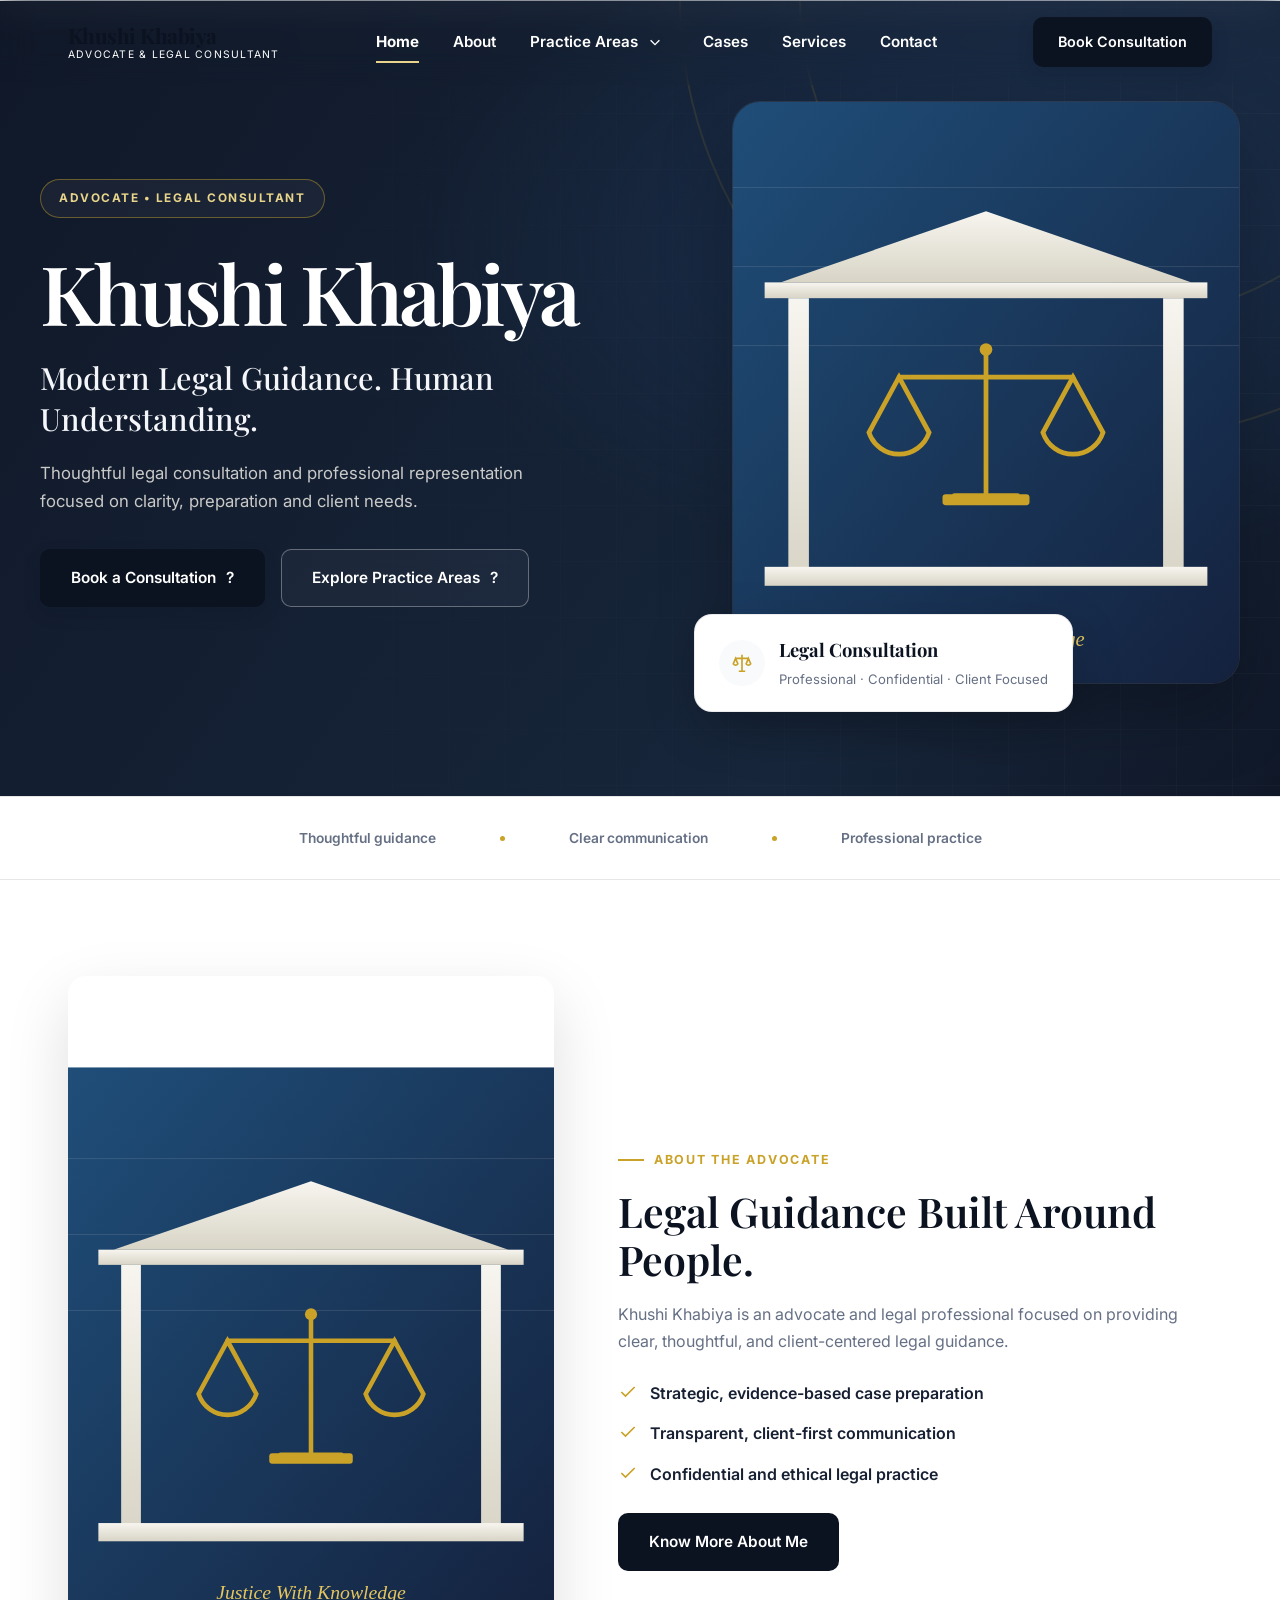
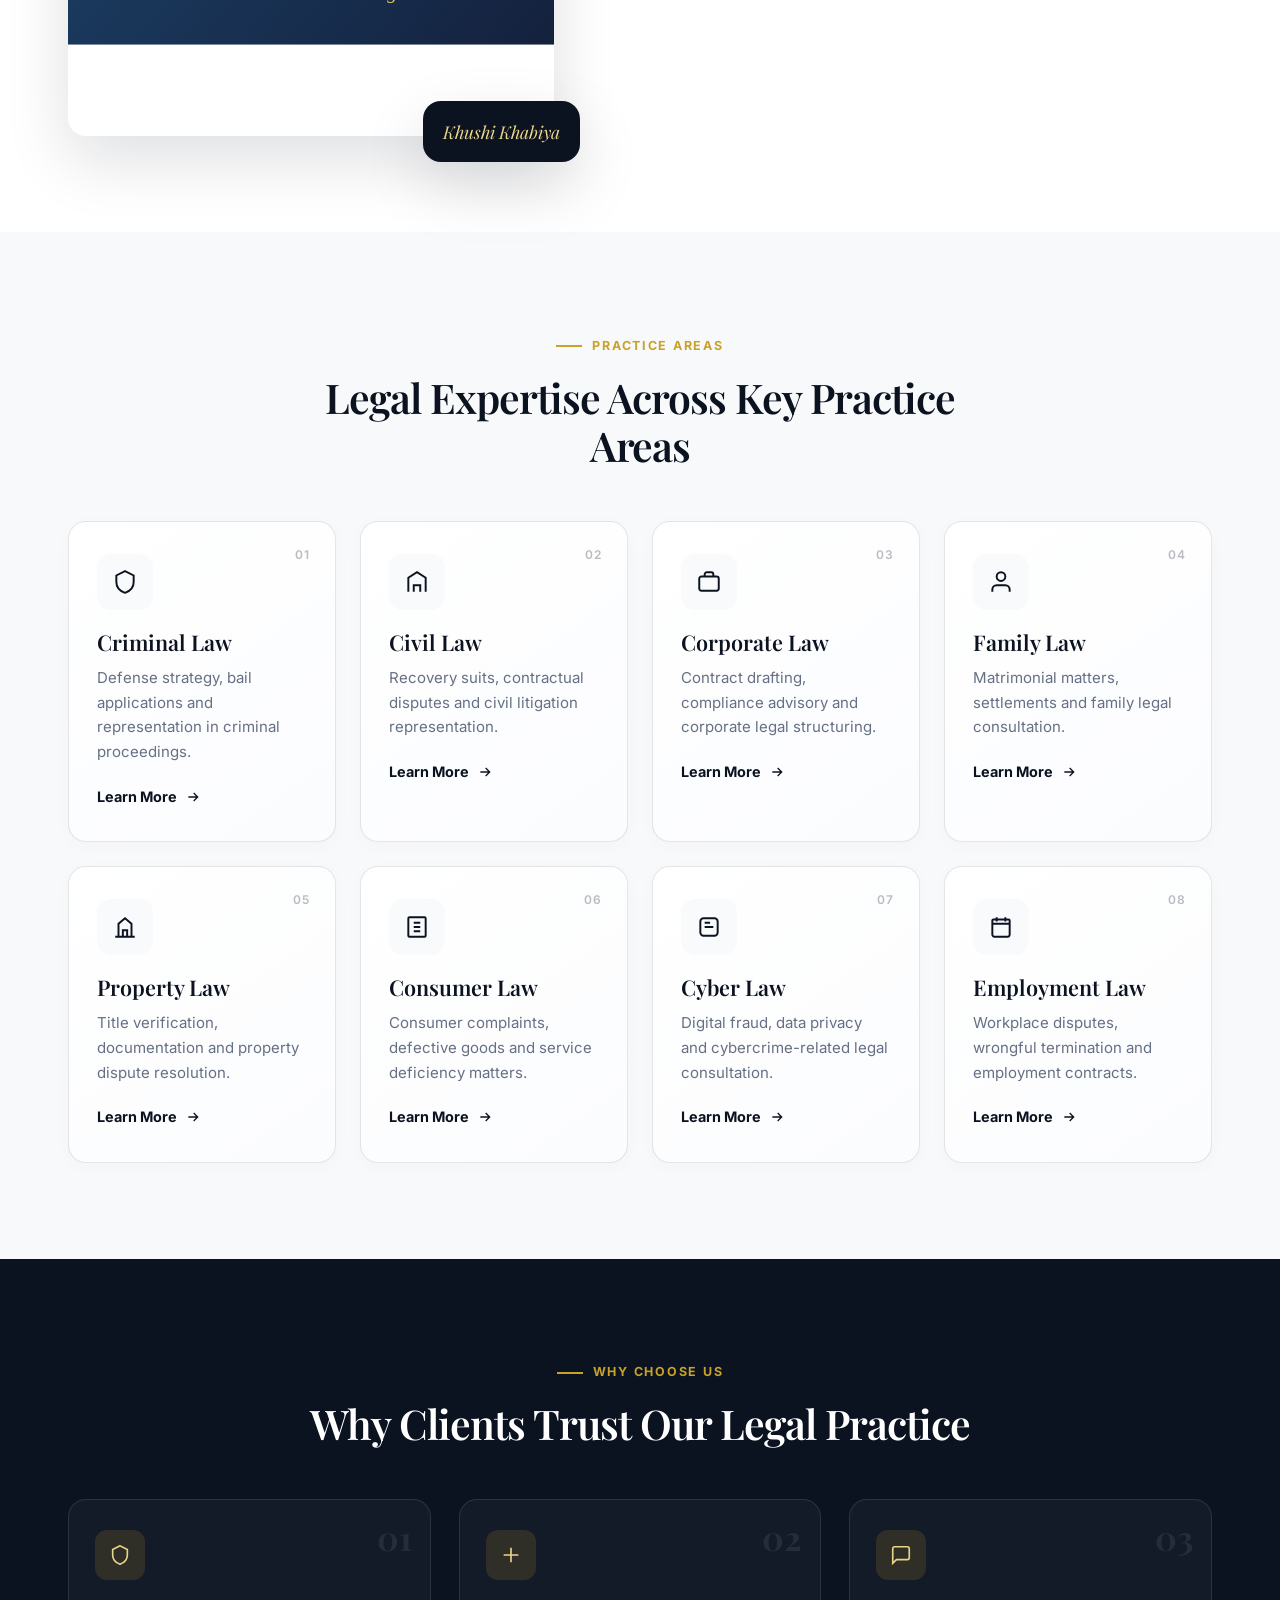
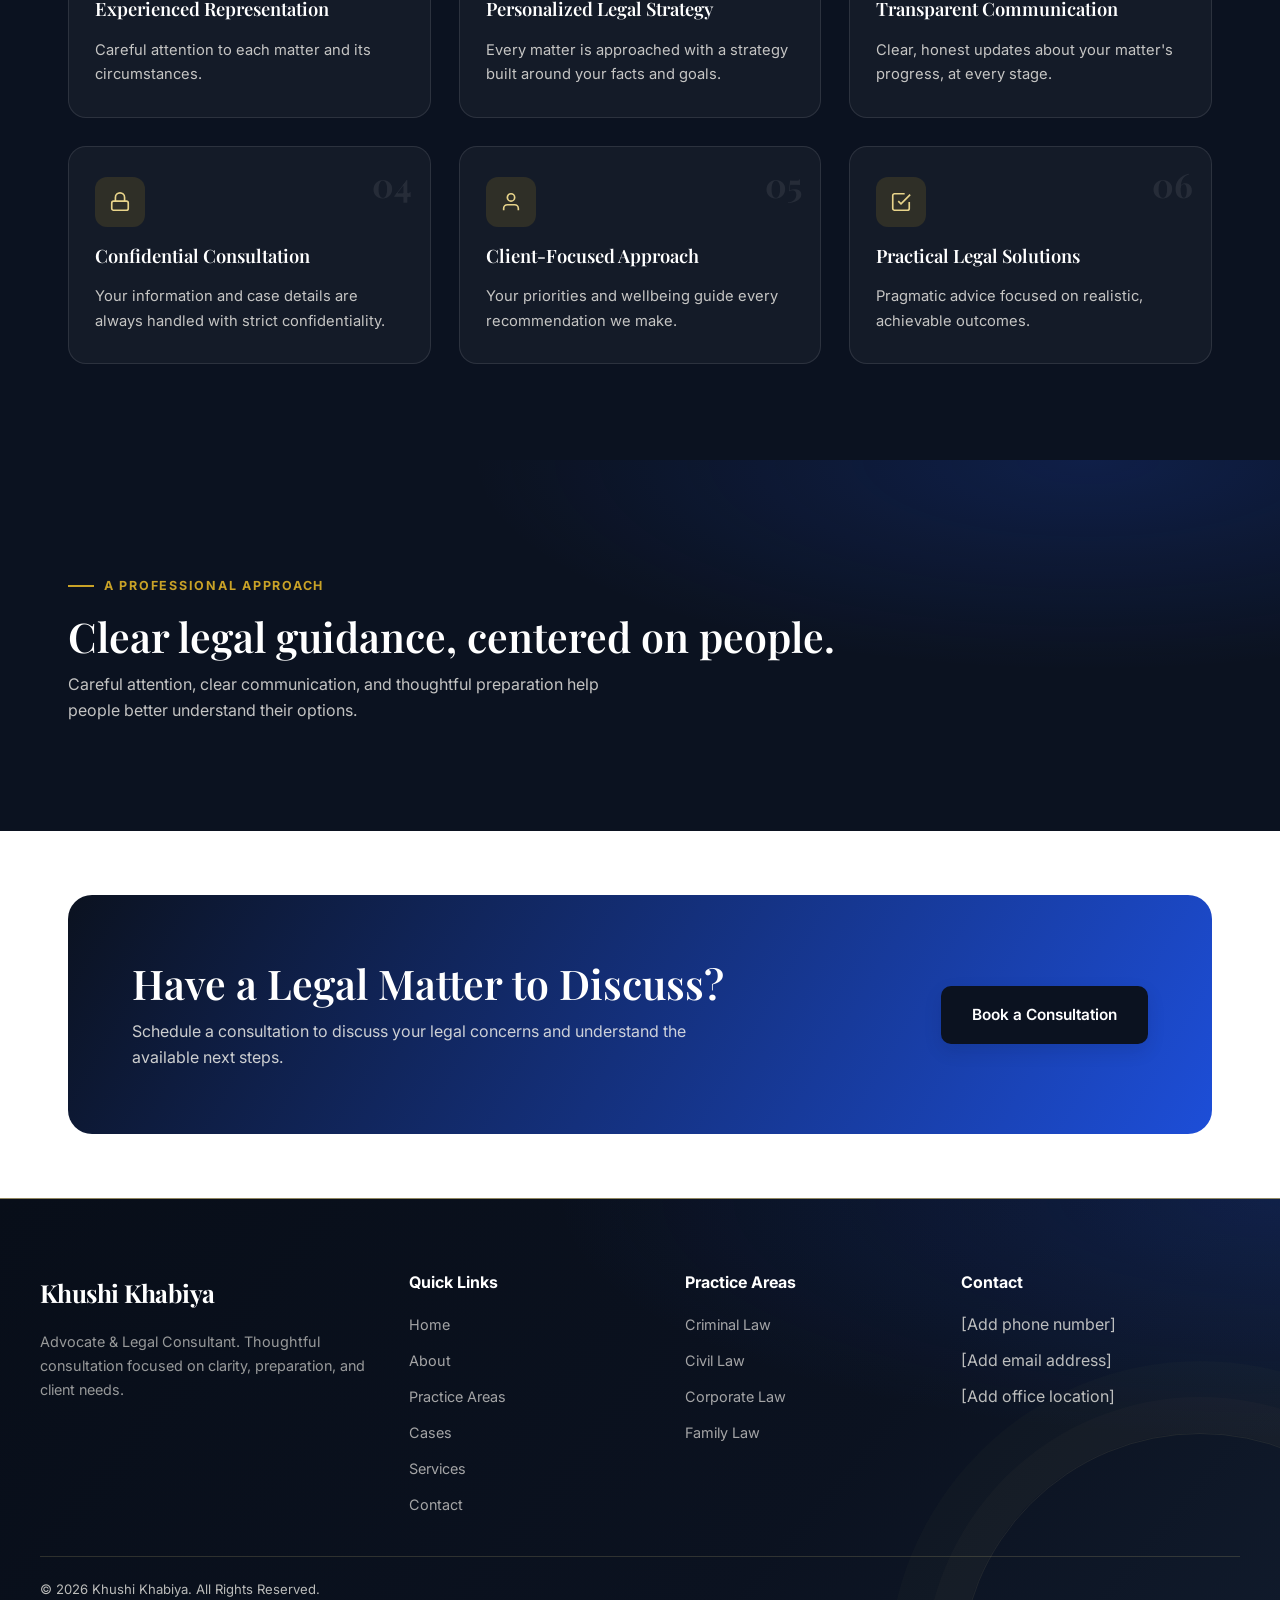
==== commit afeb2129: "upgrading UI and info" ====
--- a/index.html
+++ b/index.html
@@ -41,7 +41,7 @@
       </div>
       <div class="hero-visual">
         <div class="hero-frame">
-          <img src="assets/images/profile/profile-photo.svg" alt="Profile illustration placeholder for Khushi Khabiya" width="520" height="640">
+          <img src="assets/images/hero/hero-main.svg" alt="Illustration of a courthouse and scales of justice" width="640" height="760">
         </div>
         <div class="hero-card">
           <div class="icon">
@@ -61,7 +61,7 @@
   <section class="section">
     <div class="container about-grid">
       <div class="about-photo reveal">
-        <img src="assets/images/profile/profile-photo.svg" alt="Profile illustration placeholder for Khushi Khabiya" width="520" height="640" loading="lazy">
+        <img src="assets/images/hero/hero-main.svg" alt="Illustration of a courthouse and scales of justice" width="640" height="760" loading="lazy">
         <div class="sig">Khushi Khabiya</div>
       </div>
       <div class="reveal" data-delay="1">
@@ -180,14 +180,7 @@
     </div>
   </section>
 
-  <!-- PHILOSOPHY QUOTE -->
-  <section class="section">
-    <div class="container quote-block reveal">
-      <span class="quote-mark">&ldquo;</span>
-      <blockquote>Every client deserves to be heard, every case deserves preparation, and every legal strategy deserves integrity.</blockquote>
-      <span class="quote-attrib">— Khushi Khabiya</span>
-    </div>
-  </section>
+  <section class="section section--navy approach-note"><div class="container"><span class="eyebrow">A PROFESSIONAL APPROACH</span><h2>Clear legal guidance, centered on people.</h2><p>Careful attention, clear communication, and thoughtful preparation help people better understand their options.</p></div></section>
 
   <!-- CONSULTATION CTA -->
   <section class="section--tight">
--- a/css/style.css
+++ b/css/style.css
@@ -1787,3 +1787,15 @@
 .dropdown-icon svg{width:17px;height:17px}
 .nav-dropdown .dropdown-toggle:focus-visible,.mobile-nav-accordion:focus-visible{outline:2px solid var(--accent-light);outline-offset:3px}
 @media(prefers-reduced-motion:reduce){.hero-card{animation:none}}
+
+/* Shared premium page headers, process cards, and footer */
+#site-header.is-home-header{margin-bottom:calc(-1 * var(--nav-h))}.navbar--over-hero{background:transparent;border-color:transparent;box-shadow:none}.navbar--over-hero .brand-name,.navbar--over-hero .brand-sub,.navbar--over-hero .nav-links a,.navbar--over-hero .dropdown-toggle{color:#fff}.navbar--over-hero .nav-links a:after{background:var(--accent-light)}.navbar--over-hero .nav-toggle{background:rgba(255,255,255,.08);border-color:rgba(255,255,255,.3)}.navbar--over-hero .nav-toggle span{background:#fff}.navbar--over-hero.is-scrolled{background:rgba(255,255,255,.97);border-color:var(--border);box-shadow:var(--shadow-sm)}.navbar--over-hero.is-scrolled .brand-name,.navbar--over-hero.is-scrolled .brand-sub,.navbar--over-hero.is-scrolled .nav-links a,.navbar--over-hero.is-scrolled .dropdown-toggle{color:var(--text)}.navbar--over-hero.is-scrolled .nav-toggle{background:#fff;border-color:var(--border)}.navbar--over-hero.is-scrolled .nav-toggle span{background:var(--primary)}
+.section--navy.section--tight{position:relative;overflow:hidden;background:radial-gradient(ellipse at 92% 12%,rgba(29,78,216,.22),transparent 38%),linear-gradient(120deg,var(--primary),#111c31)}.section--navy.section--tight:after{content:"";position:absolute;right:-90px;top:-185px;width:390px;height:390px;border:1px solid rgba(232,212,138,.19);border-radius:50%;box-shadow:0 0 0 34px rgba(232,212,138,.025),0 0 0 70px rgba(232,212,138,.02);pointer-events:none}.section--navy.section--tight .container{position:relative;z-index:1}.section--navy.section--tight h1{max-width:22ch}.section--navy.section--tight .eyebrow{color:var(--accent-light)}
+.practice-card-grid{display:grid;grid-template-columns:repeat(3,minmax(0,1fr));gap:22px}.practice-card-grid .practice-detail{min-width:0;display:flex;flex-direction:column;align-items:flex-start;gap:17px;margin:0;padding:27px 25px;border:1px solid var(--border);border-radius:var(--radius);background:linear-gradient(145deg,#fff,#fbfcfe);transition:transform .24s ease,box-shadow .24s ease,border-color .24s ease}.practice-card-grid .practice-detail:hover{transform:translateY(-4px);border-color:rgba(201,162,39,.6);box-shadow:var(--shadow)}.practice-card-grid .practice-detail .icon-badge{width:48px;height:48px;border-radius:14px}.practice-card-grid .practice-detail>div:last-child{width:100%}.practice-card-grid .practice-detail h3{margin-bottom:9px}.practice-card-grid .practice-detail p{font-size:.9rem}.practice-card-grid .matters{gap:7px}.practice-card-grid .matters span{font-size:.73rem;padding:6px 10px}.practice-card-grid .card-link{margin-top:8px!important}.approach-section{background:var(--background)}.approach-grid{gap:16px}.approach-card{height:100%;padding:27px 22px;border:1px solid var(--border);border-radius:var(--radius);background:#fff;box-shadow:0 10px 30px rgba(11,18,32,.035)}.approach-card>span{display:inline-flex;margin-bottom:25px;color:#a48629;font:700 .78rem var(--font-body);letter-spacing:.12em}.approach-card h3{margin-bottom:8px}.approach-card p{margin-bottom:0;font-size:.9rem}.approach-note{background:radial-gradient(ellipse at 85% 0,rgba(29,78,216,.22),transparent 40%),var(--primary)}.approach-note .container{padding-block:12px}.approach-note h2{margin-bottom:10px}.approach-note p{margin-bottom:0;max-width:58ch}
+#site-footer{position:relative;overflow:hidden;border-top:1px solid rgba(232,212,138,.6);background:radial-gradient(ellipse at 100% 0,rgba(29,78,216,.2),transparent 40%),linear-gradient(130deg,#080e19,#0b1220 65%,#101a2b)}#site-footer:after{content:"";position:absolute;right:-160px;bottom:-290px;width:480px;height:480px;border:1px solid rgba(232,212,138,.09);border-radius:50%;box-shadow:0 0 0 36px rgba(232,212,138,.018),0 0 0 72px rgba(232,212,138,.014);pointer-events:none}.footer-top,.footer-bottom{position:relative;z-index:1}.footer-top{padding-top:74px}.footer-brand .brand-name{font-size:1.55rem}.footer-col ul li{line-height:1.5}.footer-bottom{border-top-color:rgba(232,212,138,.17)}.contact-grid{align-items:start}.contact-grid>div:first-child>p{max-width:42ch}.contact-grid h3{font-family:var(--font-body);font-size:1rem;letter-spacing:.01em;margin-top:28px;margin-bottom:4px}.form-card{border-radius:20px}.form-card .field label{font-weight:600}.form-card input,.form-card select,.form-card textarea{min-height:48px;padding:12px 14px}.form-card textarea{min-height:145px}.form-card input::placeholder,.form-card textarea::placeholder{color:#98a2b3}
+@media(max-width:1024px){.practice-card-grid{grid-template-columns:repeat(2,minmax(0,1fr))}}
+@media(max-width:768px){#site-header.is-home-header{margin-bottom:calc(-1 * var(--nav-h))}.navbar--over-hero.is-scrolled .nav-actions .nav-toggle{display:flex}.practice-card-grid{grid-template-columns:1fr}.approach-grid{grid-template-columns:repeat(2,minmax(0,1fr))}.footer-top{padding-top:54px}}
+@media(max-width:460px){.approach-grid{grid-template-columns:1fr}.section--navy.section--tight:after{right:-240px}.practice-card-grid .practice-detail{padding:23px 20px}}
+.hero-frame img{transition:transform .55s cubic-bezier(.2,.7,.3,1)}.hero-frame:hover img{transform:scale(1.035)}.hero-actions .btn:after{content:"?";display:inline-block;transition:transform .2s ease}.hero-actions .btn:hover:after{transform:translateX(4px)}.section--navy.section--tight .eyebrow,.section--navy.section--tight h1,.section--navy.section--tight p{animation:fadeUp .65s ease both}.section--navy.section--tight h1{animation-delay:.07s}.section--navy.section--tight p{animation-delay:.13s}
+@media(prefers-reduced-motion:reduce){.hero-frame img,.hero-actions .btn:after{transition:none}.hero-frame:hover img{transform:none}}
+.mobile-nav .mobile-subnav:not([hidden]){max-height:0;opacity:0;overflow:hidden;transform:translateY(-4px);transition:max-height .28s ease,opacity .24s ease,transform .24s ease}.mobile-nav .mobile-subnav.is-expanded{max-height:360px;opacity:1;transform:translateY(0)}
